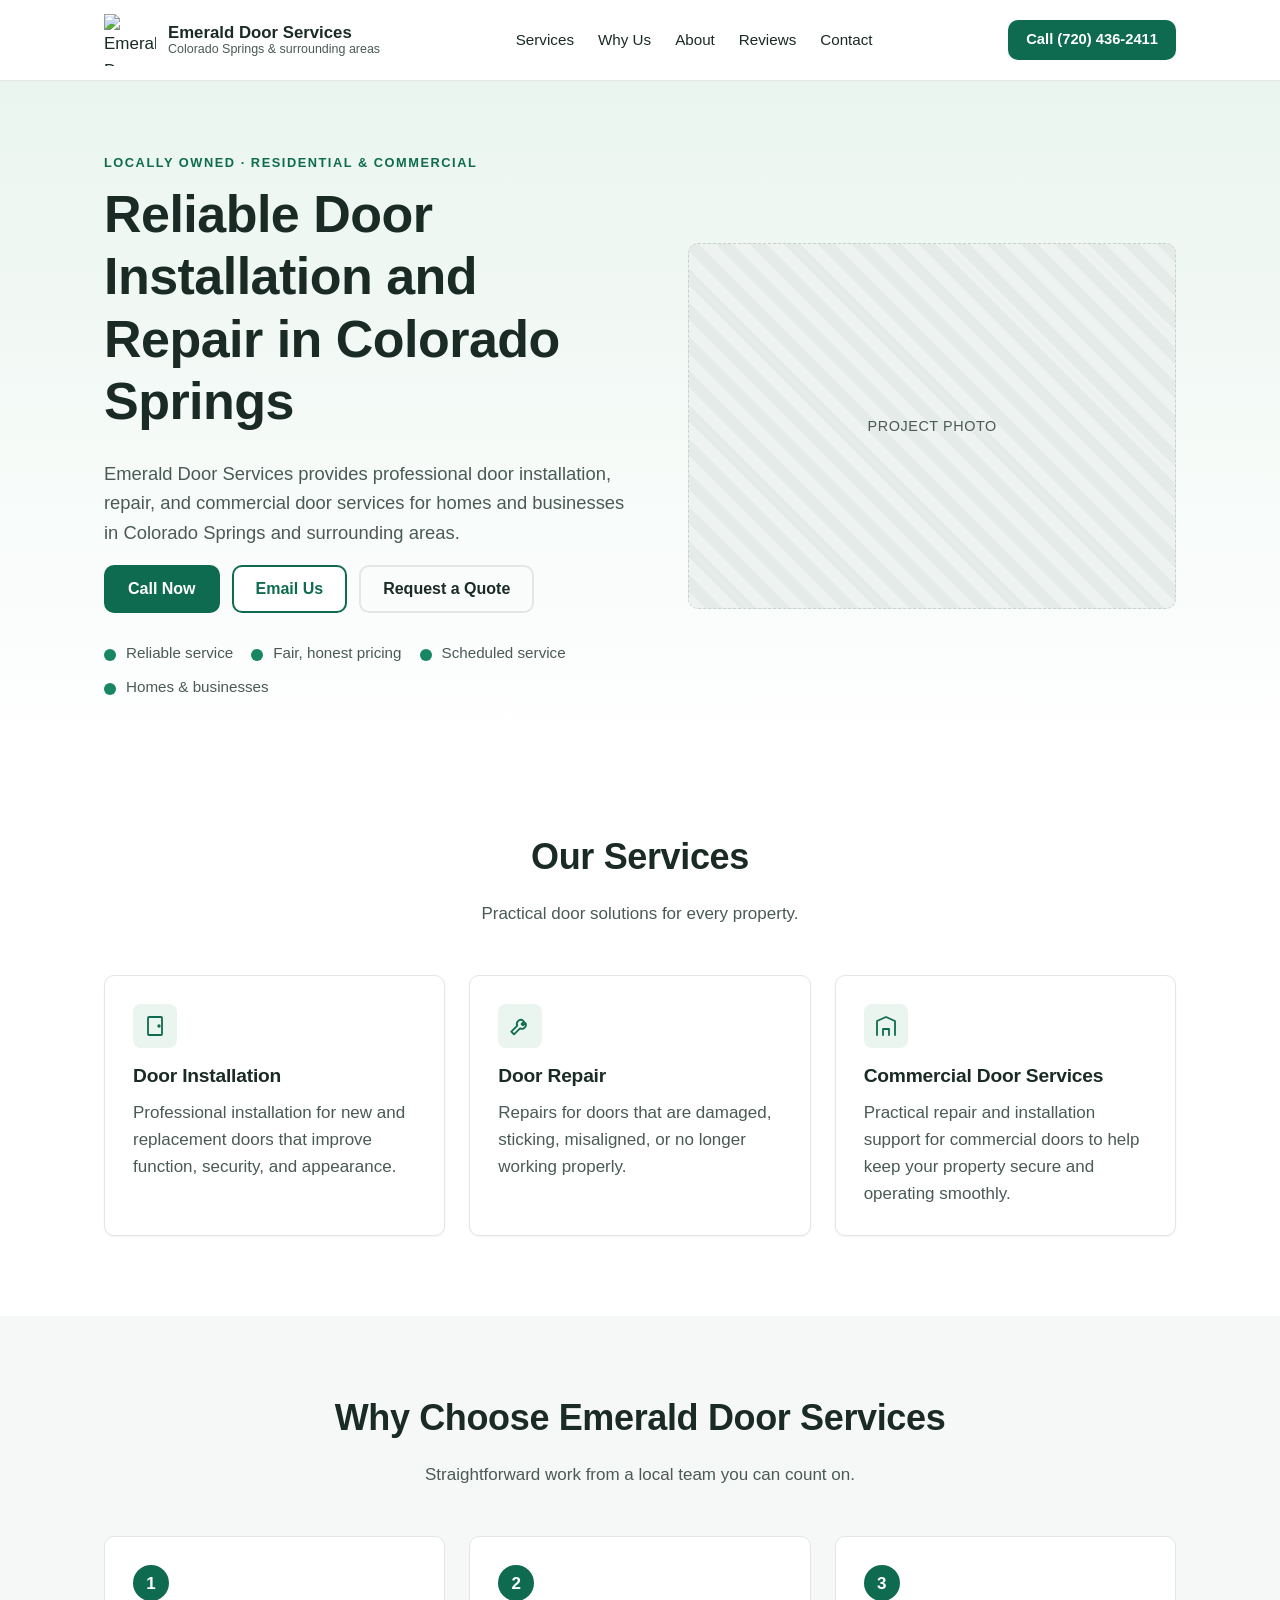
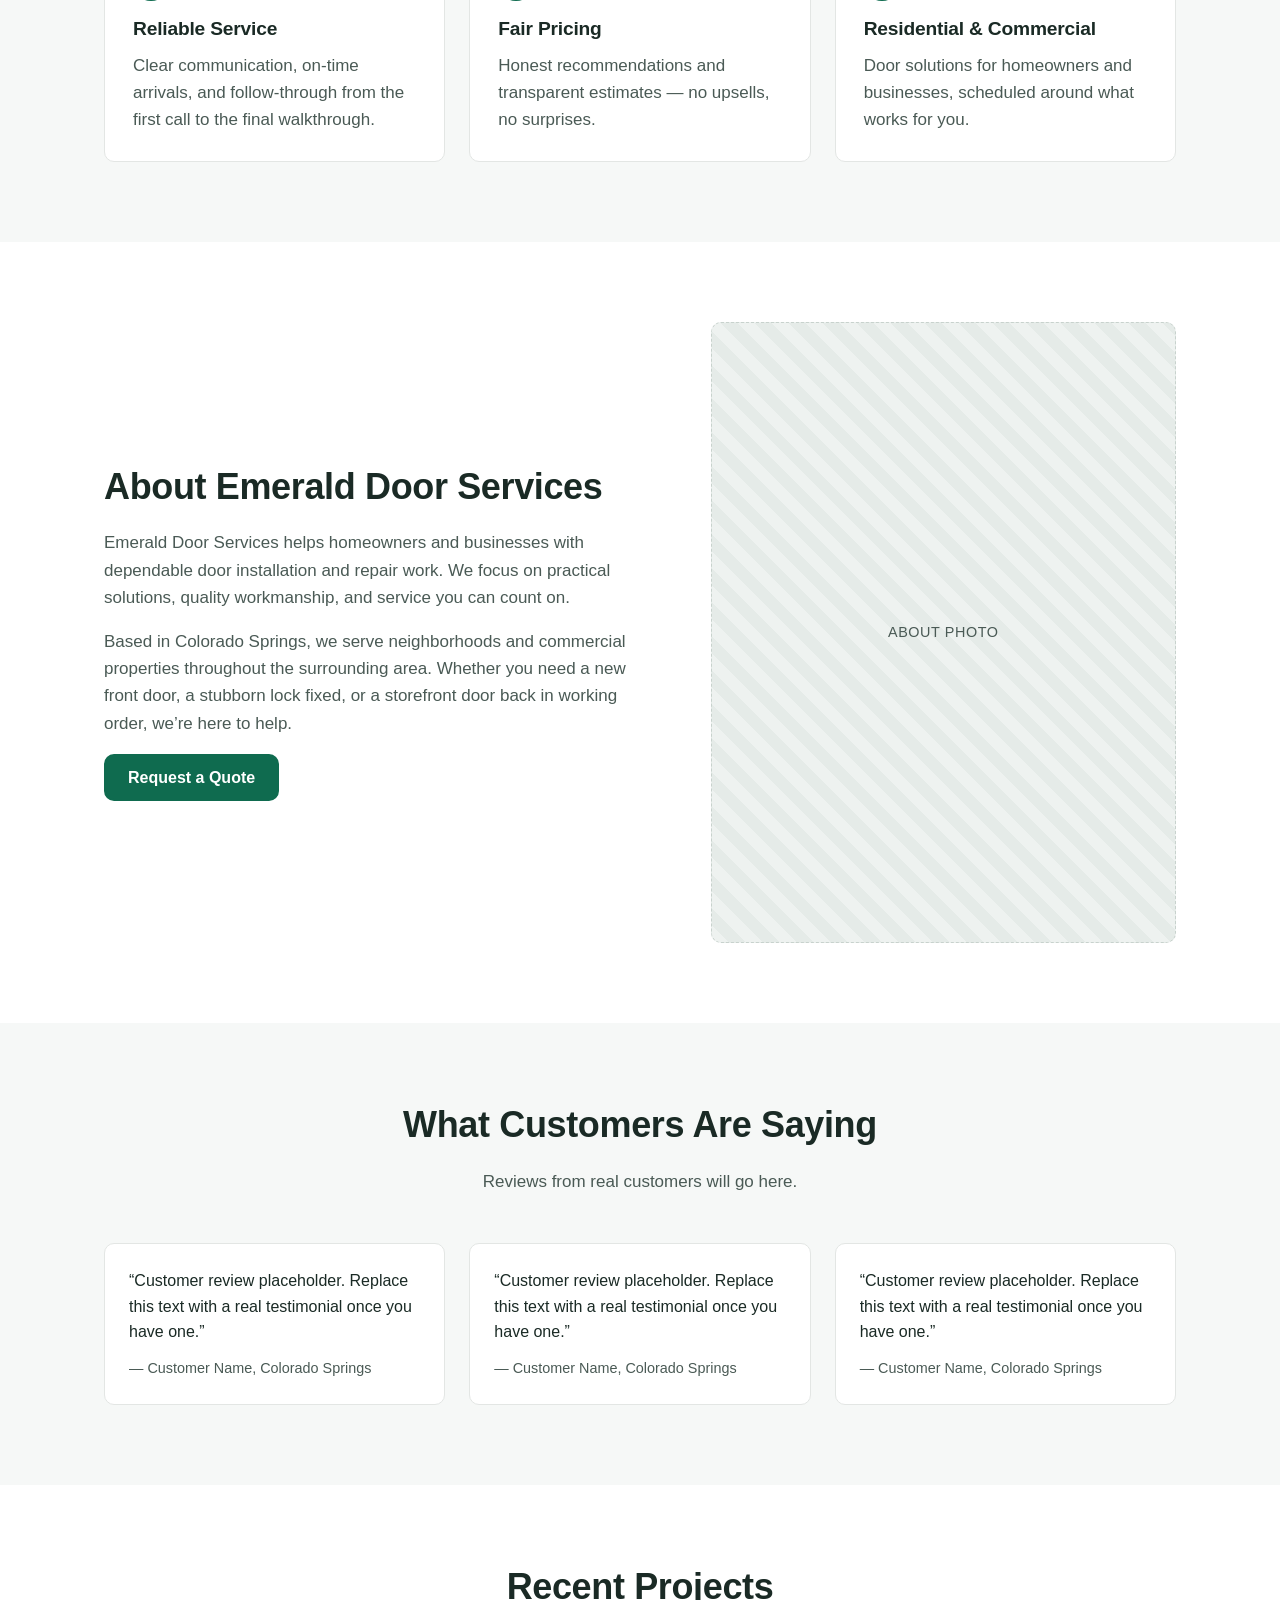
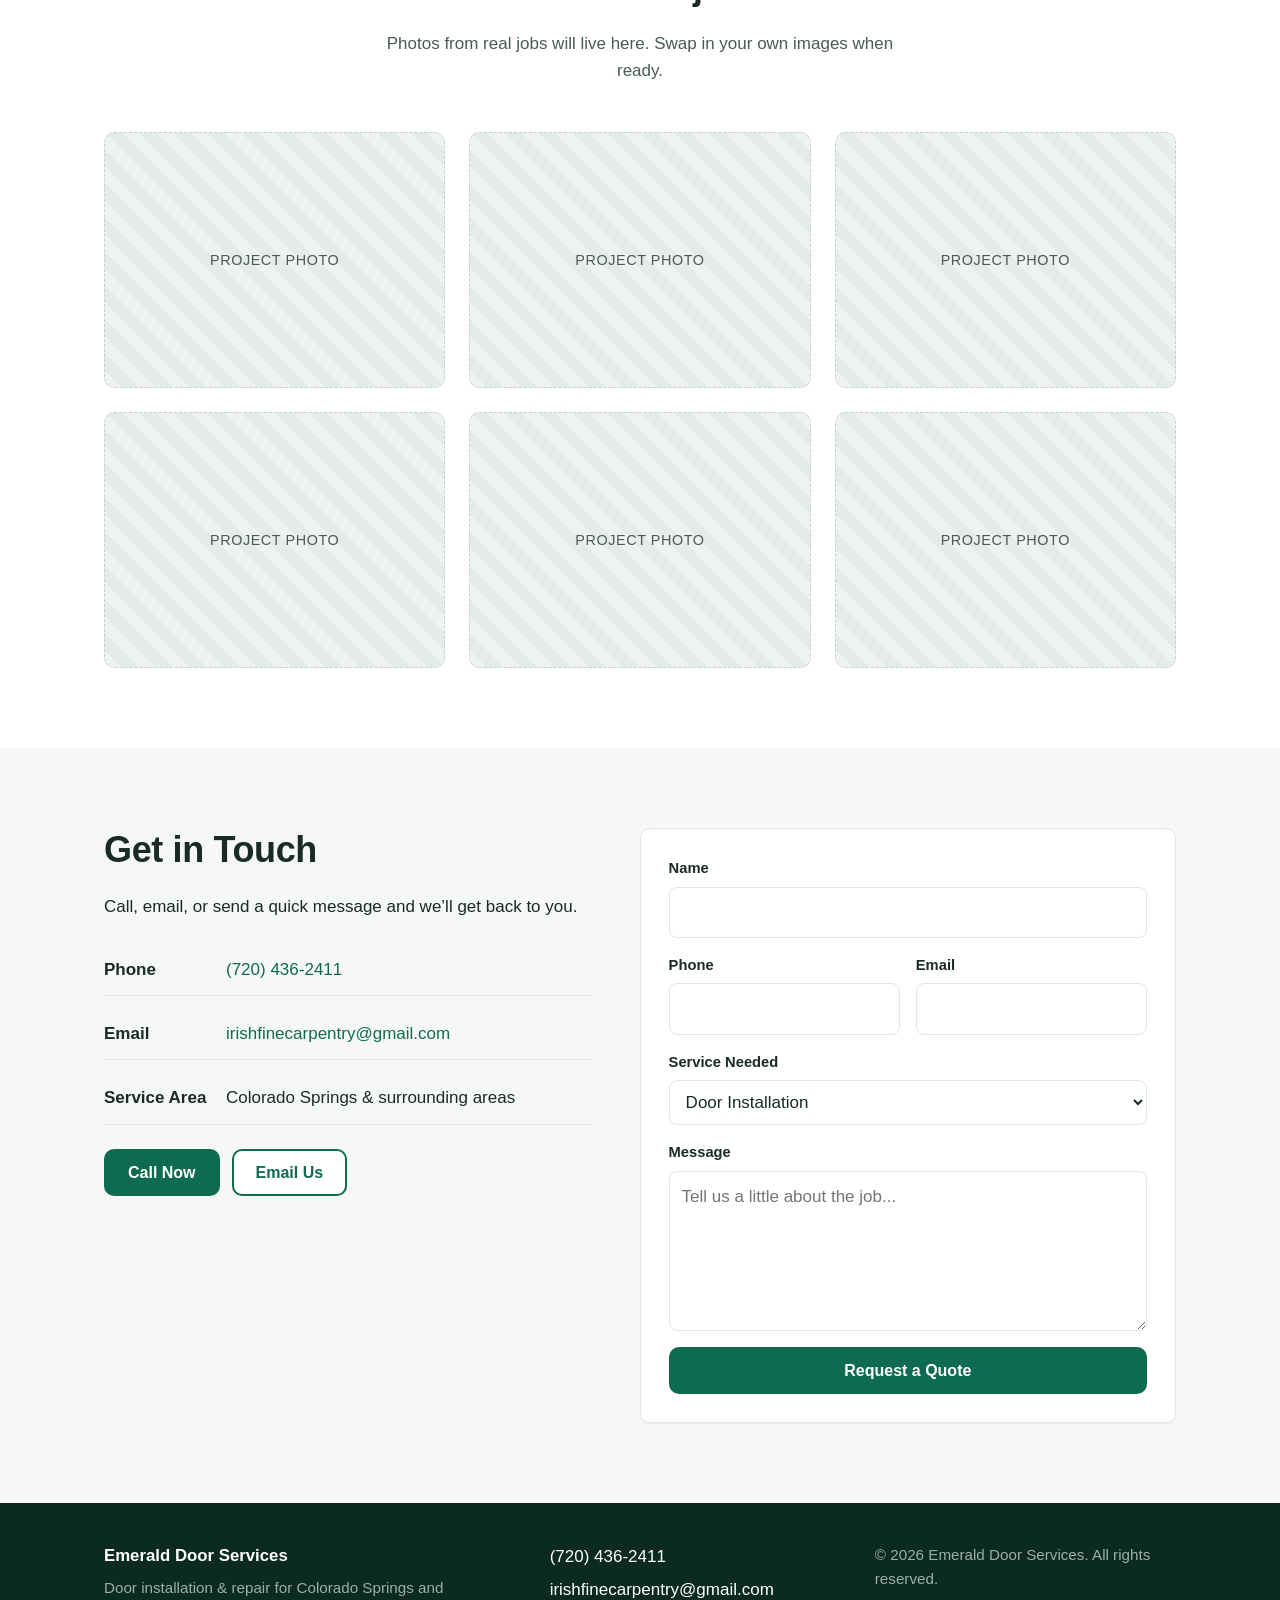
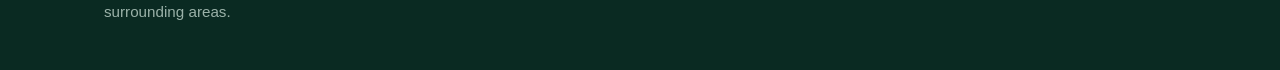
==== index.html @ 4b5fb1c7 "Add files via upload Initial website upload" ====
<!DOCTYPE html>
<html lang="en">
<head>
  <meta charset="UTF-8" />
  <meta name="viewport" content="width=device-width, initial-scale=1.0" />
  <title>Emerald Door Services | Door Installation & Repair in Colorado Springs</title>
  <meta name="description" content="Emerald Door Services provides reliable door installation, repair, and commercial door services for homes and businesses in Colorado Springs and surrounding areas." />
  <link rel="stylesheet" href="style.css" />
</head>
<body>

  <!-- ============ HEADER / NAV ============ -->
  <header class="site-header">
    <div class="container header-inner">
      <a href="#top" class="brand" aria-label="Emerald Door Services home">
        <!-- Drop a logo.png into this folder to replace the SVG mark -->
        <img src="Emerald-Door-Services.jpg" alt="Emerald Door Services logo" class="brand-mark-img" />
        <span class="brand-text">
          <span class="brand-name">Emerald Door Services</span>
          <span class="brand-tag">Colorado Springs &amp; surrounding areas</span>
        </span>
      </a>

      <nav class="site-nav" aria-label="Primary">
        <a href="#services">Services</a>
        <a href="#why">Why Us</a>
        <a href="#about">About</a>
        <a href="#reviews">Reviews</a>
        <a href="#contact">Contact</a>
      </nav>

      <a href="tel:+17204362411" class="btn btn-primary btn-sm header-cta">Call (720) 436-2411</a>
    </div>
  </header>

  <main id="top">

    <!-- ============ HERO ============ -->
    <section class="hero">
      <div class="container hero-inner">
        <div class="hero-copy">
          <p class="eyebrow">Locally owned · Residential &amp; Commercial</p>
          <h1>Reliable Door Installation and Repair in Colorado Springs</h1>
          <p class="lead">
            Emerald Door Services provides professional door installation, repair,
            and commercial door services for homes and businesses in Colorado Springs
            and surrounding areas.
          </p>
          <div class="cta-row">
            <a href="tel:+17204362411" class="btn btn-primary">Call Now</a>
            <a href="mailto:irishfinecarpentry@gmail.com" class="btn btn-secondary">Email Us</a>
            <a href="#contact" class="btn btn-ghost">Request a Quote</a>
          </div>
          <ul class="hero-points">
            <li>Reliable service</li>
            <li>Fair, honest pricing</li>
            <li>Scheduled service</li>
            <li>Homes &amp; businesses</li>
          </ul>
        </div>

        <div class="hero-image" aria-hidden="true">
          <!-- Placeholder visual. Replace with a real photo later. -->
          <div class="placeholder-photo">
            <span>Project Photo</span>
          </div>
        </div>
      </div>
    </section>

    <!-- ============ SERVICES ============ -->
    <section id="services" class="section">
      <div class="container">
        <header class="section-head">
          <h2>Our Services</h2>
          <p>Practical door solutions for every property.</p>
        </header>

        <div class="grid grid-3">
          <article class="card">
            <div class="card-icon" aria-hidden="true">
              <svg viewBox="0 0 24 24" fill="none" stroke="currentColor" stroke-width="1.8" stroke-linecap="round" stroke-linejoin="round">
                <rect x="5" y="3" width="14" height="18" rx="1"/>
                <circle cx="16" cy="12" r="0.8" fill="currentColor"/>
              </svg>
            </div>
            <h3>Door Installation</h3>
            <p>Professional installation for new and replacement doors that improve function, security, and appearance.</p>
          </article>

          <article class="card">
            <div class="card-icon" aria-hidden="true">
              <svg viewBox="0 0 24 24" fill="none" stroke="currentColor" stroke-width="1.8" stroke-linecap="round" stroke-linejoin="round">
                <path d="M14.7 6.3a4 4 0 0 0-5.4 5.4l-6 6 2.7 2.7 6-6a4 4 0 0 0 5.4-5.4l-2.4 2.4-1.4-1.4 2.4-2.4z"/>
              </svg>
            </div>
            <h3>Door Repair</h3>
            <p>Repairs for doors that are damaged, sticking, misaligned, or no longer working properly.</p>
          </article>

          <article class="card">
            <div class="card-icon" aria-hidden="true">
              <svg viewBox="0 0 24 24" fill="none" stroke="currentColor" stroke-width="1.8" stroke-linecap="round" stroke-linejoin="round">
                <path d="M3 21V7l9-4 9 4v14"/>
                <path d="M9 21v-6h6v6"/>
              </svg>
            </div>
            <h3>Commercial Door Services</h3>
            <p>Practical repair and installation support for commercial doors to help keep your property secure and operating smoothly.</p>
          </article>
        </div>
      </div>
    </section>

    <!-- ============ WHY CHOOSE US ============ -->
    <section id="why" class="section section-alt">
      <div class="container">
        <header class="section-head">
          <h2>Why Choose Emerald Door Services</h2>
          <p>Straightforward work from a local team you can count on.</p>
        </header>

        <div class="grid grid-3">
          <div class="feature">
            <div class="feature-num">1</div>
            <h3>Reliable Service</h3>
            <p>Clear communication, on-time arrivals, and follow-through from the first call to the final walkthrough.</p>
          </div>
          <div class="feature">
            <div class="feature-num">2</div>
            <h3>Fair Pricing</h3>
            <p>Honest recommendations and transparent estimates &mdash; no upsells, no surprises.</p>
          </div>
          <div class="feature">
            <div class="feature-num">3</div>
            <h3>Residential &amp; Commercial</h3>
            <p>Door solutions for homeowners and businesses, scheduled around what works for you.</p>
          </div>
        </div>
      </div>
    </section>

    <!-- ============ ABOUT ============ -->
    <section id="about" class="section">
      <div class="container about-inner">
        <div class="about-copy">
          <h2>About Emerald Door Services</h2>
          <p>
            Emerald Door Services helps homeowners and businesses with dependable
            door installation and repair work. We focus on practical solutions,
            quality workmanship, and service you can count on.
          </p>
          <p>
            Based in Colorado Springs, we serve neighborhoods and commercial
            properties throughout the surrounding area. Whether you need a new
            front door, a stubborn lock fixed, or a storefront door back in
            working order, we&rsquo;re here to help.
          </p>
          <a href="#contact" class="btn btn-primary">Request a Quote</a>
        </div>
        <div class="about-image" aria-hidden="true">
          <div class="placeholder-photo placeholder-tall">
            <span>About Photo</span>
          </div>
        </div>
      </div>
    </section>

    <!-- ============ REVIEWS (PLACEHOLDER) ============ -->
    <section id="reviews" class="section section-alt">
      <div class="container">
        <header class="section-head">
          <h2>What Customers Are Saying</h2>
          <p>Reviews from real customers will go here.</p>
        </header>

        <div class="grid grid-3">
          <blockquote class="review">
            <p>&ldquo;Customer review placeholder. Replace this text with a real testimonial once you have one.&rdquo;</p>
            <footer>&mdash; Customer Name, Colorado Springs</footer>
          </blockquote>
          <blockquote class="review">
            <p>&ldquo;Customer review placeholder. Replace this text with a real testimonial once you have one.&rdquo;</p>
            <footer>&mdash; Customer Name, Colorado Springs</footer>
          </blockquote>
          <blockquote class="review">
            <p>&ldquo;Customer review placeholder. Replace this text with a real testimonial once you have one.&rdquo;</p>
            <footer>&mdash; Customer Name, Colorado Springs</footer>
          </blockquote>
        </div>
      </div>
    </section>

    <!-- ============ PROJECT PHOTOS (PLACEHOLDER) ============ -->
    <section id="projects" class="section">
      <div class="container">
        <header class="section-head">
          <h2>Recent Projects</h2>
          <p>Photos from real jobs will live here. Swap in your own images when ready.</p>
        </header>

        <div class="grid grid-3 gallery">
          <div class="placeholder-photo"><span>Project Photo</span></div>
          <div class="placeholder-photo"><span>Project Photo</span></div>
          <div class="placeholder-photo"><span>Project Photo</span></div>
          <div class="placeholder-photo"><span>Project Photo</span></div>
          <div class="placeholder-photo"><span>Project Photo</span></div>
          <div class="placeholder-photo"><span>Project Photo</span></div>
        </div>
      </div>
    </section>

    <!-- ============ CONTACT ============ -->
    <section id="contact" class="section section-alt">
      <div class="container contact-inner">

        <div class="contact-info">
          <h2>Get in Touch</h2>
          <p>Call, email, or send a quick message and we&rsquo;ll get back to you.</p>

          <ul class="contact-list">
            <li>
              <strong>Phone</strong>
              <a href="tel:+17204362411">(720) 436-2411</a>
            </li>
            <li>
              <strong>Email</strong>
              <a href="mailto:irishfinecarpentry@gmail.com">irishfinecarpentry@gmail.com</a>
            </li>
            <li>
              <strong>Service Area</strong>
              <span>Colorado Springs &amp; surrounding areas</span>
            </li>
          </ul>

          <div class="cta-row">
            <a href="tel:+17204362411" class="btn btn-primary">Call Now</a>
            <a href="mailto:irishfinecarpentry@gmail.com" class="btn btn-secondary">Email Us</a>
          </div>
        </div>

        <!--
          Netlify Forms ready:
          - name="contact" tells Netlify which form this is
          - data-netlify="true" turns on form handling once deployed to Netlify
          - the hidden "form-name" input is required by Netlify
          - the "bot-field" honeypot helps filter spam
        -->
        <form
          class="contact-form"
          name="contact"
          method="POST"
          data-netlify="true"
          netlify-honeypot="bot-field"
        >
          <input type="hidden" name="form-name" value="contact" />

          <p class="hp-field">
            <label>Don&rsquo;t fill this out if you&rsquo;re human: <input name="bot-field" /></label>
          </p>

          <div class="form-row">
            <label for="name">Name</label>
            <input type="text" id="name" name="name" required />
          </div>

          <div class="form-row form-row-split">
            <div>
              <label for="phone">Phone</label>
              <input type="tel" id="phone" name="phone" required />
            </div>
            <div>
              <label for="email">Email</label>
              <input type="email" id="email" name="email" required />
            </div>
          </div>

          <div class="form-row">
            <label for="service">Service Needed</label>
            <select id="service" name="service">
              <option value="Door Installation">Door Installation</option>
              <option value="Door Repair">Door Repair</option>
              <option value="Commercial Door Services">Commercial Door Services</option>
              <option value="Other">Other / Not sure</option>
            </select>
          </div>

          <div class="form-row">
            <label for="message">Message</label>
            <textarea id="message" name="message" rows="5" placeholder="Tell us a little about the job..."></textarea>
          </div>

          <button type="submit" class="btn btn-primary btn-block">Request a Quote</button>
        </form>

      </div>
    </section>

  </main>

  <!-- ============ FOOTER ============ -->
  <footer class="site-footer">
    <div class="container footer-inner">
      <div>
        <p class="brand-name">Emerald Door Services</p>
        <p class="muted">Door installation &amp; repair for Colorado Springs and surrounding areas.</p>
      </div>
      <div>
        <p><a href="tel:+17204362411">(720) 436-2411</a></p>
        <p><a href="mailto:irishfinecarpentry@gmail.com">irishfinecarpentry@gmail.com</a></p>
      </div>
      <div class="muted">
        <p>&copy; <span id="year">2026</span> Emerald Door Services. All rights reserved.</p>
      </div>
    </div>
  </footer>

  <script>
    // Keep the footer year current. Tiny helper, safe to remove.
    document.getElementById("year").textContent = new Date().getFullYear();
  </script>
</body>
</html>
---- style.css ----
/* =========================================================
   Emerald Door Services — style.css
   Beginner-friendly, single stylesheet.
   Sections:
   1. Variables & resets
   2. Base typography
   3. Layout helpers (container, grid)
   4. Buttons
   5. Header / nav
   6. Hero
   7. Sections (services, why us, about, reviews, projects)
   8. Contact + form
   9. Footer
   10. Responsive tweaks
   ========================================================= */

/* ---------- 1. Variables & resets ---------- */
:root {
  --green-900: #0a4f3a;
  --green-700: #0f6b4f;
  --green-600: #168760;
  --green-50:  #eaf5ef;

  --ink:       #1a2a25;       /* main text */
  --ink-soft:  #4a5a55;       /* secondary text */
  --line:      #e3e6e4;       /* borders */
  --bg:        #ffffff;
  --bg-alt:    #f6f8f7;
  --accent:    #d4a64a;       /* warm brass accent */

  --radius: 10px;
  --shadow-sm: 0 1px 2px rgba(10, 30, 25, 0.06);
  --shadow-md: 0 6px 18px rgba(10, 30, 25, 0.08);

  --max-width: 1120px;
}

*,
*::before,
*::after {
  box-sizing: border-box;
}

html {
  scroll-behavior: smooth;
}

body {
  margin: 0;
  font-family: -apple-system, BlinkMacSystemFont, "Segoe UI", Roboto,
    "Helvetica Neue", Arial, sans-serif;
  font-size: 17px;
  line-height: 1.6;
  color: var(--ink);
  background: var(--bg);
  -webkit-font-smoothing: antialiased;
}

img {
  max-width: 100%;
  display: block;
}

a {
  color: var(--green-700);
  text-decoration: none;
}

a:hover {
  text-decoration: underline;
}

/* ---------- 2. Base typography ---------- */
h1, h2, h3 {
  color: var(--ink);
  line-height: 1.2;
  margin: 0 0 0.6em;
  letter-spacing: -0.01em;
}

h1 {
  font-size: clamp(2rem, 4vw + 1rem, 3.25rem);
  font-weight: 700;
}

h2 {
  font-size: clamp(1.6rem, 2vw + 1rem, 2.25rem);
  font-weight: 700;
}

h3 {
  font-size: 1.2rem;
  font-weight: 600;
}

p {
  margin: 0 0 1em;
}

.eyebrow {
  text-transform: uppercase;
  letter-spacing: 0.12em;
  font-size: 0.8rem;
  font-weight: 600;
  color: var(--green-700);
  margin-bottom: 0.75em;
}

.lead {
  font-size: 1.15rem;
  color: var(--ink-soft);
  max-width: 60ch;
}

.muted {
  color: var(--ink-soft);
  font-size: 0.95rem;
}

/* ---------- 3. Layout helpers ---------- */
.container {
  width: 100%;
  max-width: var(--max-width);
  margin: 0 auto;
  padding: 0 24px;
}

.section {
  padding: 80px 0;
}

.section-alt {
  background: var(--bg-alt);
}

.section-head {
  text-align: center;
  margin-bottom: 48px;
}

.section-head p {
  color: var(--ink-soft);
  max-width: 56ch;
  margin: 0 auto;
}

.grid {
  display: grid;
  gap: 24px;
}

.grid-3 {
  grid-template-columns: repeat(3, 1fr);
}

/* ---------- 4. Buttons ---------- */
.btn {
  display: inline-block;
  padding: 12px 22px;
  border-radius: var(--radius);
  font-weight: 600;
  font-size: 1rem;
  text-align: center;
  border: 2px solid transparent;
  cursor: pointer;
  transition: background 0.15s ease, color 0.15s ease, border-color 0.15s ease;
  text-decoration: none;
  line-height: 1.2;
}

.btn:hover {
  text-decoration: none;
}

.btn-primary {
  background: var(--green-700);
  color: #fff;
  border-color: var(--green-700);
}

.btn-primary:hover {
  background: var(--green-900);
  border-color: var(--green-900);
}

.btn-secondary {
  background: #fff;
  color: var(--green-700);
  border-color: var(--green-700);
}

.btn-secondary:hover {
  background: var(--green-50);
}

.btn-ghost {
  background: transparent;
  color: var(--ink);
  border-color: var(--line);
}

.btn-ghost:hover {
  border-color: var(--ink);
}

.btn-sm {
  padding: 9px 16px;
  font-size: 0.92rem;
}

.btn-block {
  display: block;
  width: 100%;
}

.cta-row {
  display: flex;
  flex-wrap: wrap;
  gap: 12px;
  margin-top: 8px;
}

/* ---------- 5. Header / nav ---------- */
.site-header {
  position: sticky;
  top: 0;
  z-index: 50;
  background: rgba(255, 255, 255, 0.95);
  backdrop-filter: saturate(140%) blur(6px);
  border-bottom: 1px solid var(--line);
}

.header-inner {
  display: flex;
  align-items: center;
  justify-content: space-between;
  gap: 16px;
  padding-top: 14px;
  padding-bottom: 14px;
}

.brand {
  display: flex;
  align-items: center;
  gap: 12px;
  color: var(--ink);
}

.brand:hover {
  text-decoration: none;
}

.brand-mark-img {
  width: 52px;
  height: 52px;
  object-fit: contain;
  display: block;
}

.brand-text {
  display: flex;
  flex-direction: column;
  line-height: 1.15;
}

.brand-name {
  font-weight: 700;
  font-size: 1.05rem;
}

.brand-tag {
  font-size: 0.78rem;
  color: var(--ink-soft);
}

.site-nav {
  display: flex;
  gap: 24px;
}

.site-nav a {
  color: var(--ink);
  font-weight: 500;
  font-size: 0.95rem;
}

.site-nav a:hover {
  color: var(--green-700);
  text-decoration: none;
}

/* ---------- 6. Hero ---------- */
.hero {
  background: linear-gradient(180deg, var(--green-50) 0%, #ffffff 100%);
  padding: 72px 0 56px;
}

.hero-inner {
  display: grid;
  grid-template-columns: 1.1fr 1fr;
  gap: 48px;
  align-items: center;
}

.hero-copy h1 {
  margin-bottom: 0.5em;
}

.hero-points {
  list-style: none;
  margin: 28px 0 0;
  padding: 0;
  display: flex;
  flex-wrap: wrap;
  gap: 10px 18px;
}

.hero-points li {
  position: relative;
  padding-left: 22px;
  font-size: 0.95rem;
  color: var(--ink-soft);
}

.hero-points li::before {
  content: "";
  position: absolute;
  left: 0;
  top: 0.55em;
  width: 12px;
  height: 12px;
  border-radius: 50%;
  background: var(--green-600);
}

.hero-image {
  display: flex;
  justify-content: center;
}

/* ---------- 7. Cards, features, reviews, gallery ---------- */
.card {
  background: #fff;
  border: 1px solid var(--line);
  border-radius: var(--radius);
  padding: 28px;
  box-shadow: var(--shadow-sm);
  transition: transform 0.15s ease, box-shadow 0.15s ease;
}

.card:hover {
  transform: translateY(-2px);
  box-shadow: var(--shadow-md);
}

.card-icon {
  width: 44px;
  height: 44px;
  border-radius: 8px;
  background: var(--green-50);
  color: var(--green-700);
  display: flex;
  align-items: center;
  justify-content: center;
  margin-bottom: 16px;
}

.card-icon svg {
  width: 24px;
  height: 24px;
}

.card p {
  color: var(--ink-soft);
  margin-bottom: 0;
}

.feature {
  background: #fff;
  border: 1px solid var(--line);
  border-radius: var(--radius);
  padding: 28px;
}

.feature-num {
  width: 36px;
  height: 36px;
  border-radius: 50%;
  background: var(--green-700);
  color: #fff;
  display: flex;
  align-items: center;
  justify-content: center;
  font-weight: 700;
  margin-bottom: 16px;
}

.feature p {
  color: var(--ink-soft);
  margin-bottom: 0;
}

.about-inner {
  display: grid;
  grid-template-columns: 1.2fr 1fr;
  gap: 48px;
  align-items: center;
}

.about-copy p {
  color: var(--ink-soft);
}

.review {
  background: #fff;
  border: 1px solid var(--line);
  border-radius: var(--radius);
  padding: 24px;
  margin: 0;
}

.review p {
  color: var(--ink);
  font-size: 1rem;
  margin-bottom: 12px;
}

.review footer {
  color: var(--ink-soft);
  font-size: 0.9rem;
}

.gallery .placeholder-photo {
  aspect-ratio: 4 / 3;
}

/* Placeholder photo blocks (until real images are added) */
.placeholder-photo {
  width: 100%;
  aspect-ratio: 4 / 3;
  border-radius: var(--radius);
  background:
    repeating-linear-gradient(
      45deg,
      #eef2f0 0 12px,
      #e5ebe8 12px 24px
    );
  border: 1px dashed #c8d2cd;
  display: flex;
  align-items: center;
  justify-content: center;
  color: var(--ink-soft);
  font-size: 0.9rem;
  letter-spacing: 0.04em;
  text-transform: uppercase;
}

.placeholder-tall {
  aspect-ratio: 3 / 4;
}

/* ---------- 8. Contact + form ---------- */
.contact-inner {
  display: grid;
  grid-template-columns: 1fr 1.1fr;
  gap: 48px;
  align-items: start;
}

.contact-list {
  list-style: none;
  padding: 0;
  margin: 24px 0;
  display: grid;
  gap: 12px;
}

.contact-list li {
  display: grid;
  grid-template-columns: 110px 1fr;
  align-items: baseline;
  gap: 12px;
  padding: 12px 0;
  border-bottom: 1px solid var(--line);
}

.contact-list strong {
  color: var(--ink);
  font-weight: 600;
}

.contact-form {
  background: #fff;
  border: 1px solid var(--line);
  border-radius: var(--radius);
  padding: 28px;
  box-shadow: var(--shadow-sm);
}

.form-row {
  margin-bottom: 16px;
  display: flex;
  flex-direction: column;
  gap: 6px;
}

.form-row-split {
  display: grid;
  grid-template-columns: 1fr 1fr;
  gap: 16px;
}

.form-row-split > div {
  display: flex;
  flex-direction: column;
  gap: 6px;
}

label {
  font-weight: 600;
  font-size: 0.92rem;
  color: var(--ink);
}

input,
select,
textarea {
  font: inherit;
  color: var(--ink);
  padding: 11px 12px;
  border: 1px solid var(--line);
  border-radius: 8px;
  background: #fff;
  width: 100%;
}

input:focus,
select:focus,
textarea:focus {
  outline: none;
  border-color: var(--green-700);
  box-shadow: 0 0 0 3px rgba(15, 107, 79, 0.15);
}

textarea {
  resize: vertical;
  min-height: 120px;
}

/* Hide the honeypot from real users */
.hp-field {
  position: absolute;
  left: -10000px;
  top: auto;
  width: 1px;
  height: 1px;
  overflow: hidden;
}

/* ---------- 9. Footer ---------- */
.site-footer {
  background: #0a2a22;
  color: #d6e2dd;
  padding: 40px 0;
  margin-top: 0;
}

.site-footer .brand-name {
  color: #fff;
  font-size: 1.05rem;
  margin-bottom: 6px;
}

.site-footer p {
  margin: 0 0 6px;
}

.site-footer a {
  color: #fff;
}

.site-footer .muted {
  color: #9ab1a8;
}

.footer-inner {
  display: grid;
  grid-template-columns: 1.4fr 1fr 1fr;
  gap: 24px;
  align-items: start;
}

/* ---------- 10. Responsive tweaks ---------- */
@media (max-width: 900px) {
  .hero-inner,
  .about-inner,
  .contact-inner {
    grid-template-columns: 1fr;
  }

  .grid-3 {
    grid-template-columns: repeat(2, 1fr);
  }

  .site-nav {
    display: none; /* Keep header simple on small screens; CTA stays visible */
  }

  .footer-inner {
    grid-template-columns: 1fr;
  }
}

@media (max-width: 600px) {
  .section {
    padding: 56px 0;
  }

  .hero {
    padding: 48px 0 40px;
  }

  .grid-3 {
    grid-template-columns: 1fr;
  }

  .header-cta {
    display: none; /* Keep header very tidy on small phones */
  }

  .brand-tag {
    display: none;
  }

  .form-row-split {
    grid-template-columns: 1fr;
  }

  .contact-list li {
    grid-template-columns: 1fr;
    gap: 2px;
  }
}
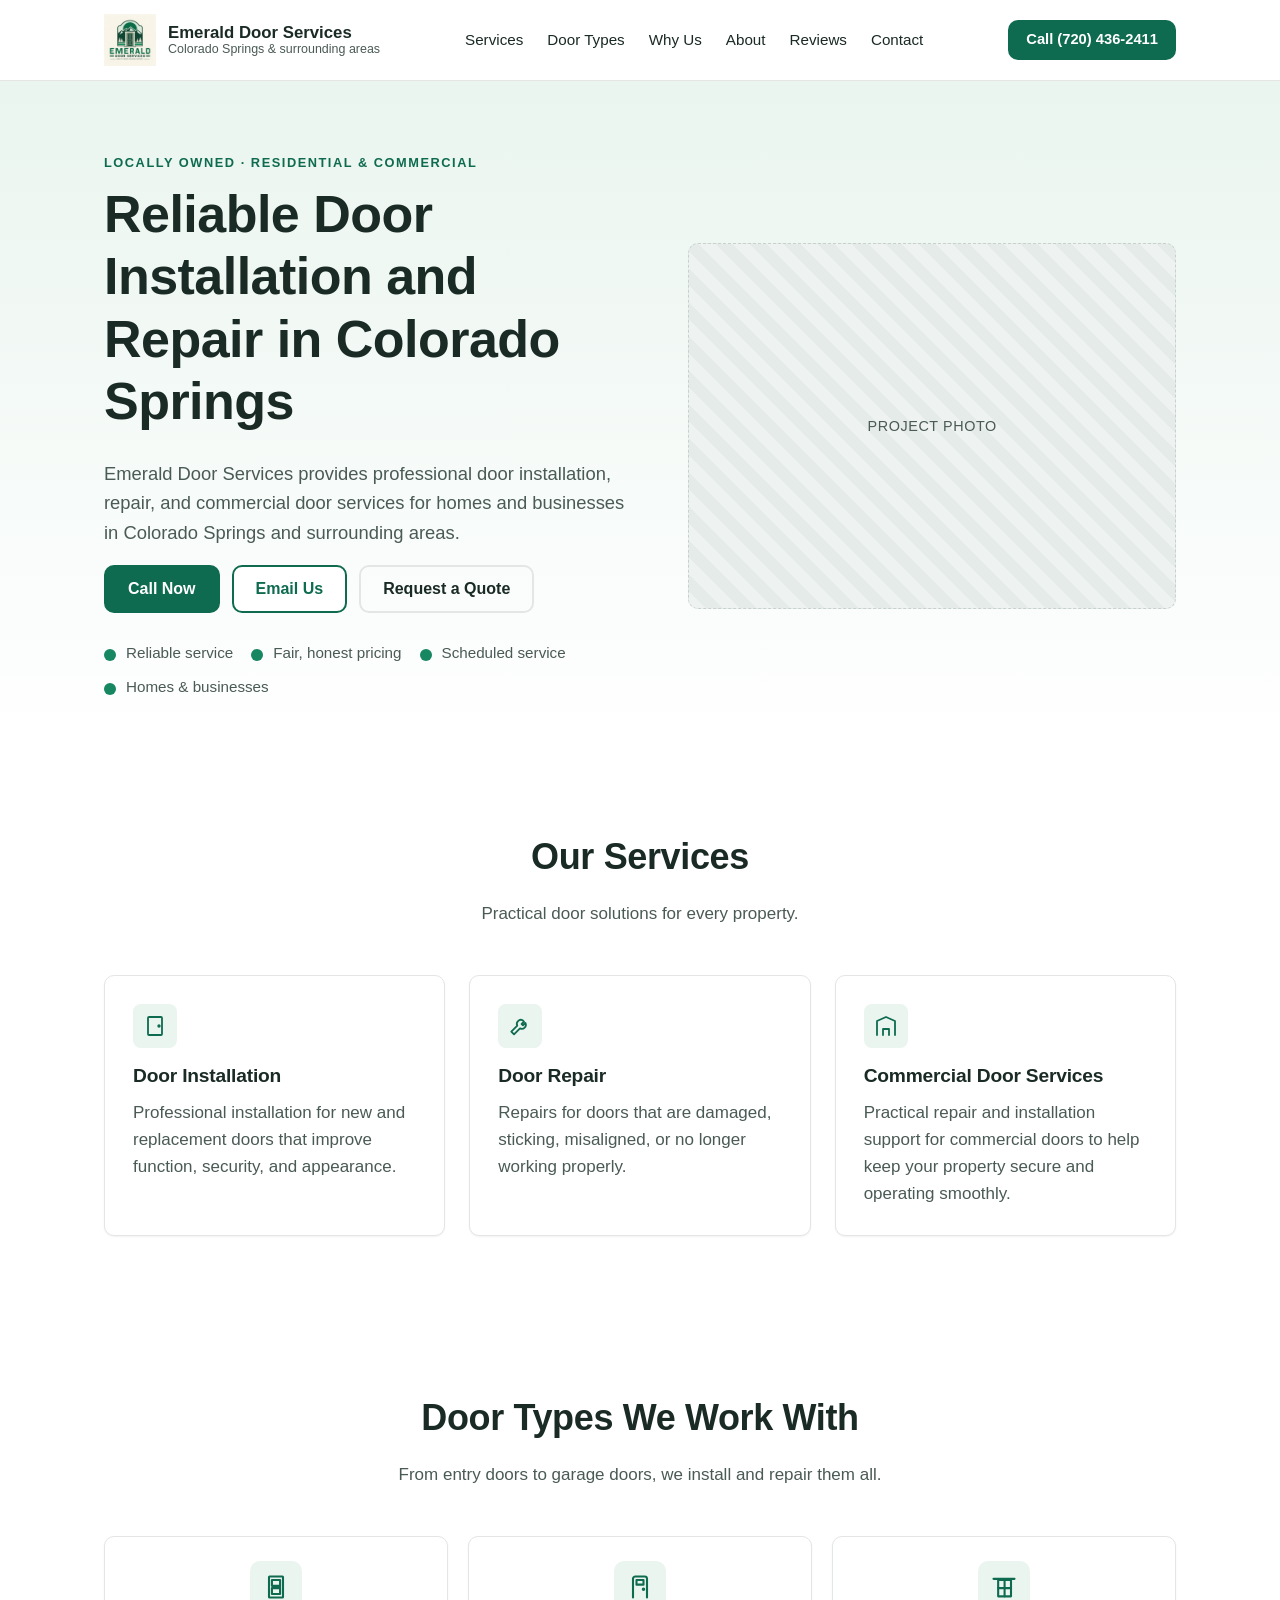
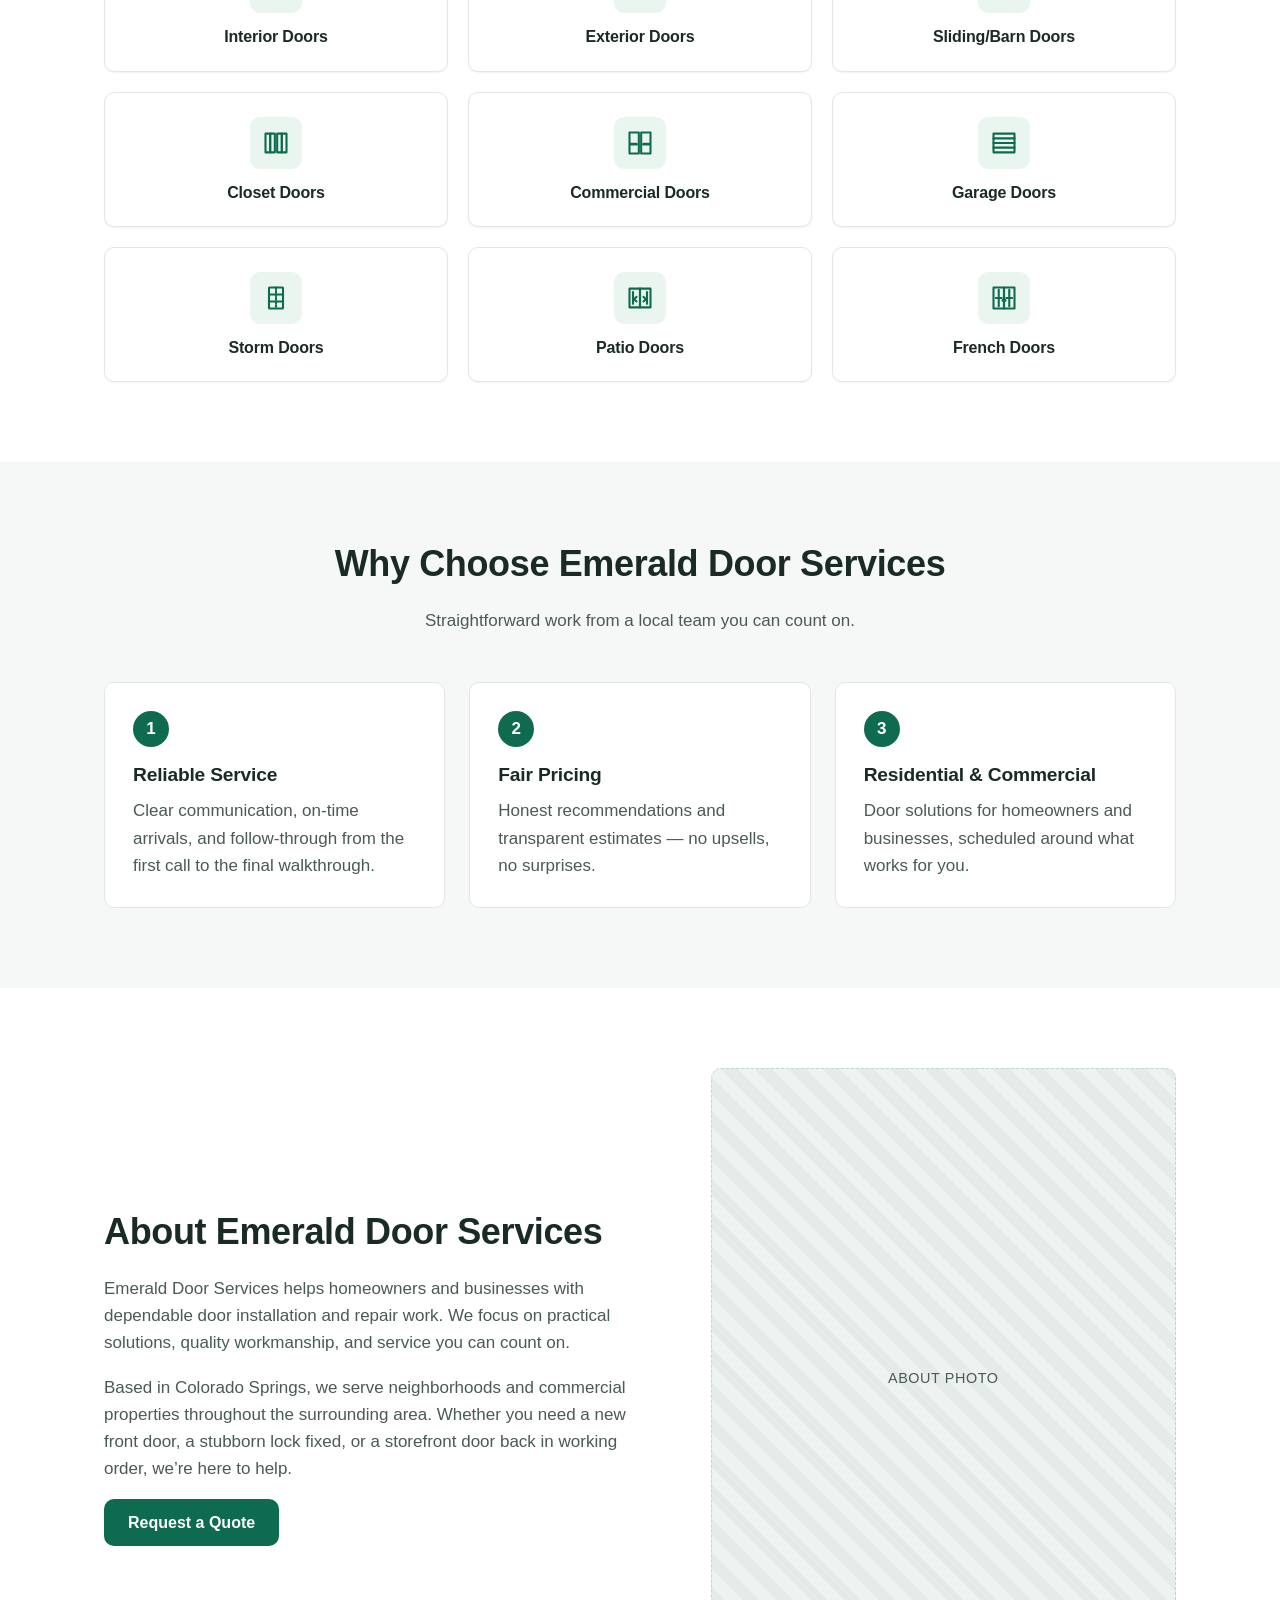
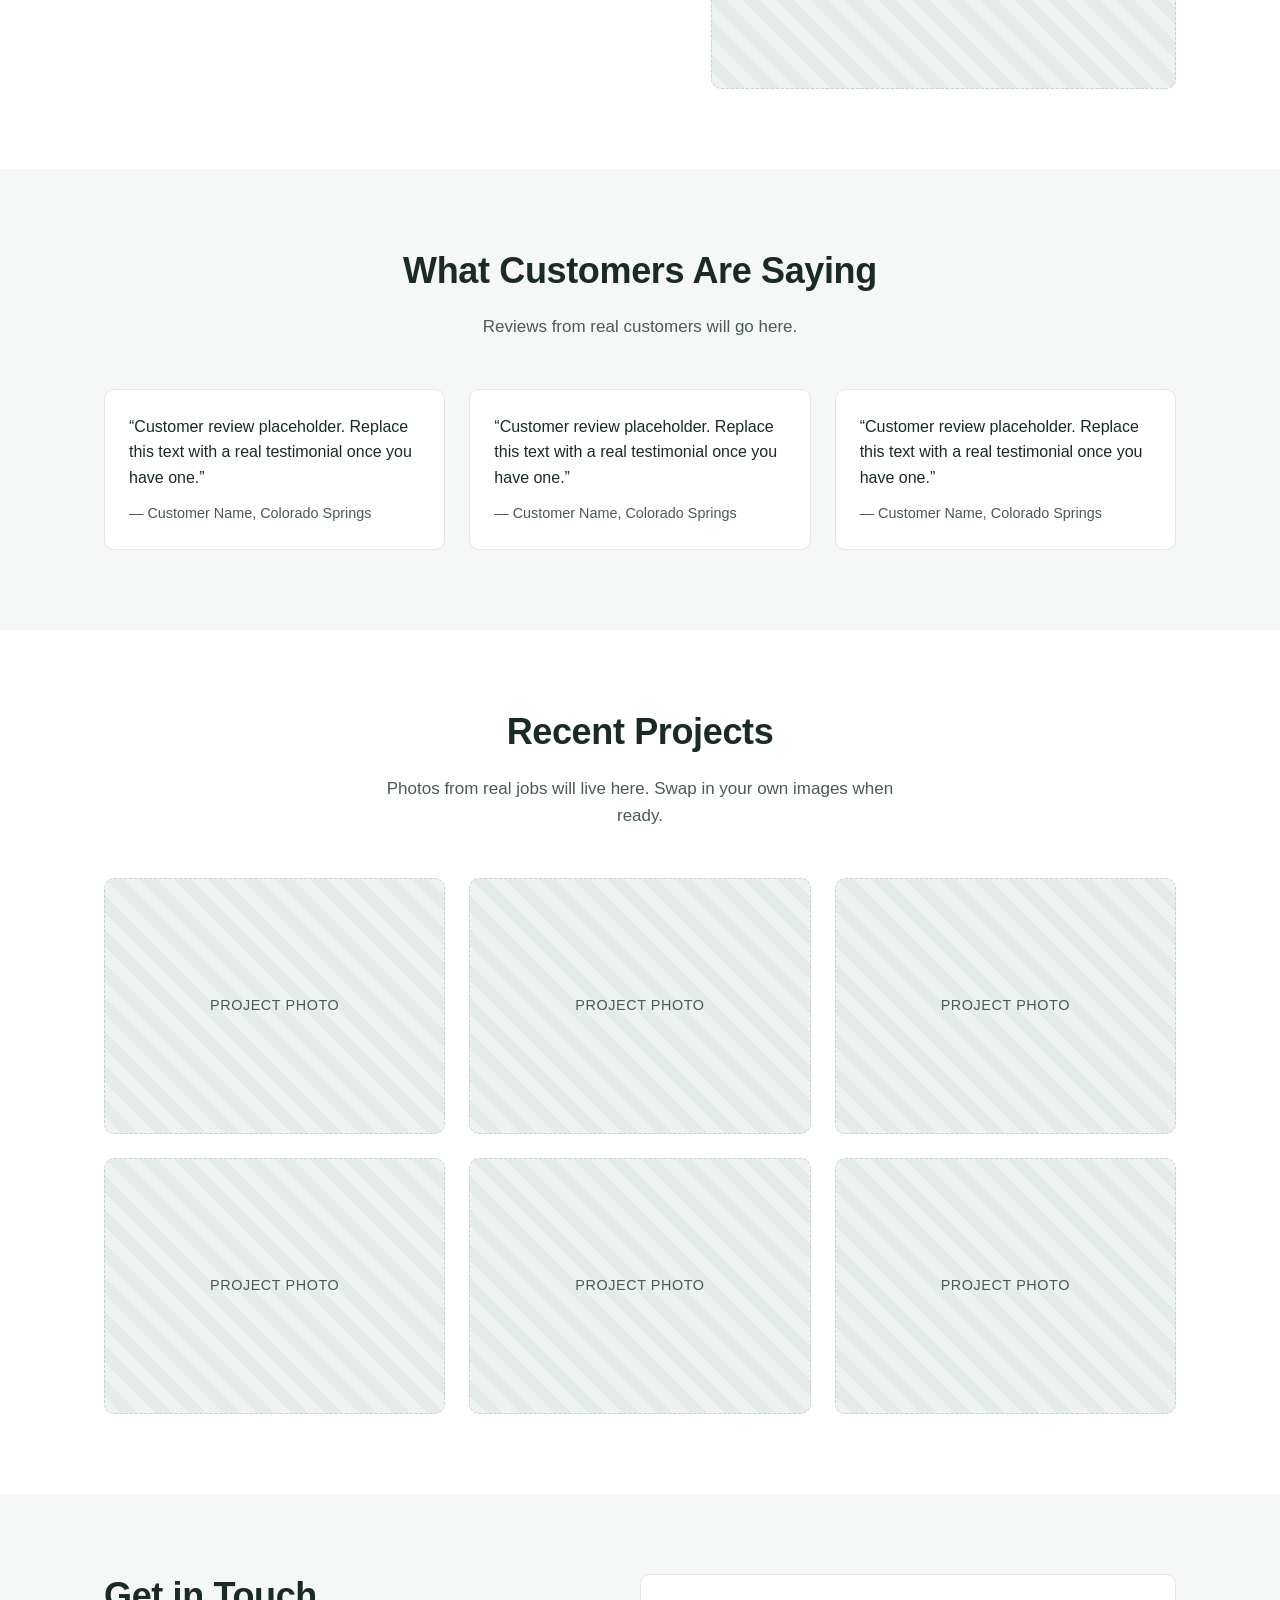
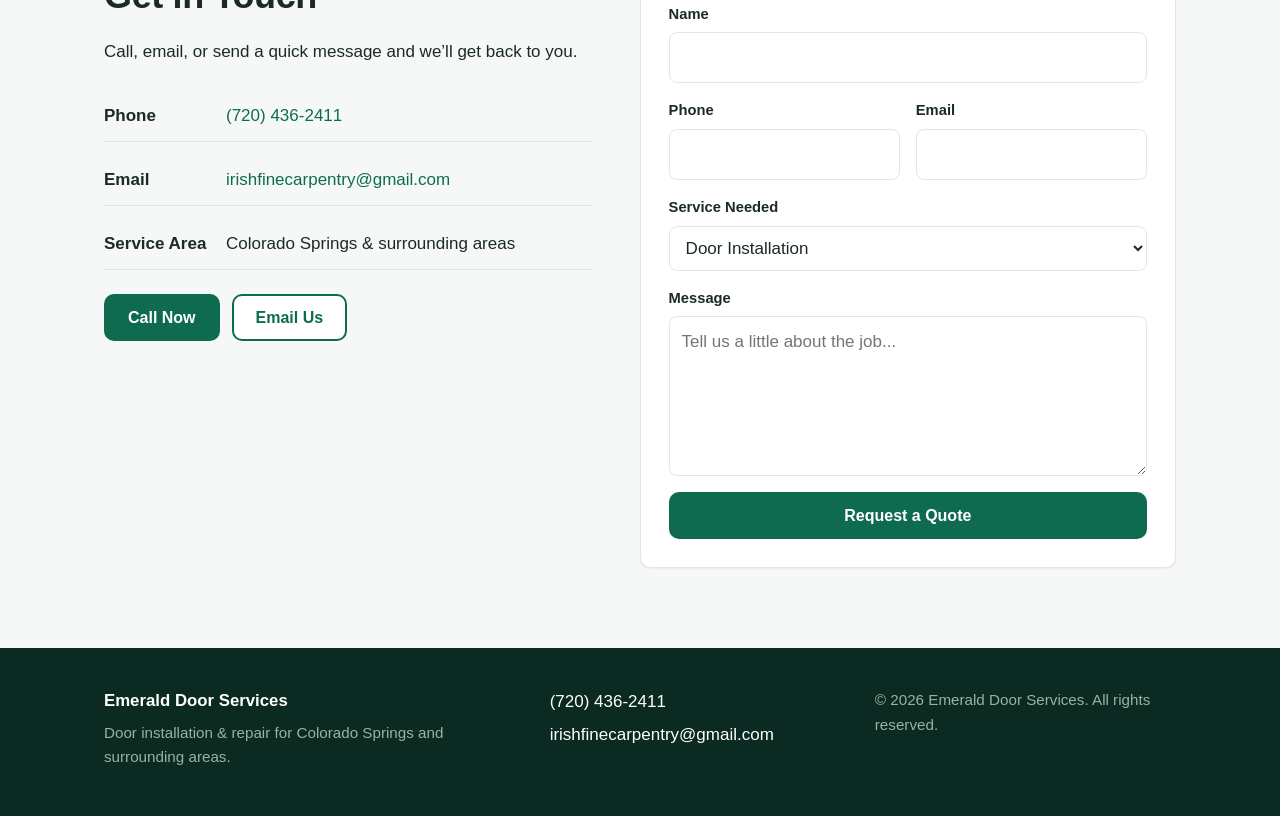
==== commit 35e2fd6c: "Add Door Types We Work With section to homepage" ====
--- a/index.html
+++ b/index.html
@@ -23,6 +23,7 @@
 
       <nav class="site-nav" aria-label="Primary">
         <a href="#services">Services</a>
+        <a href="#door-types">Door Types</a>
         <a href="#why">Why Us</a>
         <a href="#about">About</a>
         <a href="#reviews">Reviews</a>
@@ -107,6 +108,131 @@
             </div>
             <h3>Commercial Door Services</h3>
             <p>Practical repair and installation support for commercial doors to help keep your property secure and operating smoothly.</p>
+          </article>
+        </div>
+      </div>
+    </section>
+
+    <!-- ============ DOOR TYPES ============ -->
+    <section id="door-types" class="section">
+      <div class="container">
+        <header class="section-head">
+          <h2>Door Types We Work With</h2>
+          <p>From entry doors to garage doors, we install and repair them all.</p>
+        </header>
+
+        <div class="grid grid-3 door-types-grid">
+          <article class="door-tile">
+            <div class="door-tile-icon" aria-hidden="true">
+              <svg viewBox="0 0 24 24" fill="none" stroke="currentColor" stroke-width="1.8" stroke-linecap="round" stroke-linejoin="round">
+                <rect x="6" y="3" width="12" height="18" rx="0.5"/>
+                <rect x="8.5" y="6" width="7" height="5"/>
+                <rect x="8.5" y="13" width="7" height="5"/>
+                <circle cx="15" cy="12" r="0.6" fill="currentColor"/>
+              </svg>
+            </div>
+            <h3>Interior Doors</h3>
+          </article>
+
+          <article class="door-tile">
+            <div class="door-tile-icon" aria-hidden="true">
+              <svg viewBox="0 0 24 24" fill="none" stroke="currentColor" stroke-width="1.8" stroke-linecap="round" stroke-linejoin="round">
+                <path d="M6 21V5a2 2 0 0 1 2-2h8a2 2 0 0 1 2 2v16"/>
+                <rect x="9" y="6" width="6" height="4"/>
+                <circle cx="15" cy="14" r="0.6" fill="currentColor"/>
+              </svg>
+            </div>
+            <h3>Exterior Doors</h3>
+          </article>
+
+          <article class="door-tile">
+            <div class="door-tile-icon" aria-hidden="true">
+              <svg viewBox="0 0 24 24" fill="none" stroke="currentColor" stroke-width="1.8" stroke-linecap="round" stroke-linejoin="round">
+                <line x1="3" y1="5" x2="21" y2="5"/>
+                <rect x="7" y="6" width="11" height="14"/>
+                <line x1="7" y1="13" x2="18" y2="13"/>
+                <line x1="12.5" y1="6" x2="12.5" y2="20"/>
+              </svg>
+            </div>
+            <h3>Sliding/Barn Doors</h3>
+          </article>
+
+          <article class="door-tile">
+            <div class="door-tile-icon" aria-hidden="true">
+              <svg viewBox="0 0 24 24" fill="none" stroke="currentColor" stroke-width="1.8" stroke-linecap="round" stroke-linejoin="round">
+                <rect x="3" y="4" width="4" height="16"/>
+                <rect x="7" y="4" width="4" height="16"/>
+                <rect x="13" y="4" width="4" height="16"/>
+                <rect x="17" y="4" width="4" height="16"/>
+              </svg>
+            </div>
+            <h3>Closet Doors</h3>
+          </article>
+
+          <article class="door-tile">
+            <div class="door-tile-icon" aria-hidden="true">
+              <svg viewBox="0 0 24 24" fill="none" stroke="currentColor" stroke-width="1.8" stroke-linecap="round" stroke-linejoin="round">
+                <rect x="3" y="3" width="8" height="18"/>
+                <rect x="13" y="3" width="8" height="18"/>
+                <line x1="4" y1="13" x2="9" y2="13" stroke-width="2.4"/>
+                <line x1="15" y1="13" x2="20" y2="13" stroke-width="2.4"/>
+              </svg>
+            </div>
+            <h3>Commercial Doors</h3>
+          </article>
+
+          <article class="door-tile">
+            <div class="door-tile-icon" aria-hidden="true">
+              <svg viewBox="0 0 24 24" fill="none" stroke="currentColor" stroke-width="1.8" stroke-linecap="round" stroke-linejoin="round">
+                <rect x="3" y="4" width="18" height="16"/>
+                <line x1="3" y1="8" x2="21" y2="8"/>
+                <line x1="3" y1="12" x2="21" y2="12"/>
+                <line x1="3" y1="16" x2="21" y2="16"/>
+              </svg>
+            </div>
+            <h3>Garage Doors</h3>
+          </article>
+
+          <article class="door-tile">
+            <div class="door-tile-icon" aria-hidden="true">
+              <svg viewBox="0 0 24 24" fill="none" stroke="currentColor" stroke-width="1.8" stroke-linecap="round" stroke-linejoin="round">
+                <rect x="6" y="3" width="12" height="18" rx="0.5"/>
+                <line x1="6" y1="9" x2="18" y2="9"/>
+                <line x1="6" y1="15" x2="18" y2="15"/>
+                <line x1="12" y1="3" x2="12" y2="21" stroke-dasharray="1.5 1.5"/>
+              </svg>
+            </div>
+            <h3>Storm Doors</h3>
+          </article>
+
+          <article class="door-tile">
+            <div class="door-tile-icon" aria-hidden="true">
+              <svg viewBox="0 0 24 24" fill="none" stroke="currentColor" stroke-width="1.8" stroke-linecap="round" stroke-linejoin="round">
+                <rect x="3" y="4" width="9" height="16"/>
+                <rect x="12" y="4" width="9" height="16"/>
+                <line x1="6" y1="7" x2="6" y2="17"/>
+                <line x1="18" y1="7" x2="18" y2="17"/>
+                <path d="M9 11l-2 2 2 2"/>
+                <path d="M15 11l2 2-2 2"/>
+              </svg>
+            </div>
+            <h3>Patio Doors</h3>
+          </article>
+
+          <article class="door-tile">
+            <div class="door-tile-icon" aria-hidden="true">
+              <svg viewBox="0 0 24 24" fill="none" stroke="currentColor" stroke-width="1.8" stroke-linecap="round" stroke-linejoin="round">
+                <rect x="3" y="3" width="9" height="18"/>
+                <rect x="12" y="3" width="9" height="18"/>
+                <line x1="5" y1="12" x2="10" y2="12"/>
+                <line x1="7.5" y1="5" x2="7.5" y2="19"/>
+                <line x1="14" y1="12" x2="19" y2="12"/>
+                <line x1="16.5" y1="5" x2="16.5" y2="19"/>
+                <circle cx="11.2" cy="14" r="0.5" fill="currentColor"/>
+                <circle cx="12.8" cy="14" r="0.5" fill="currentColor"/>
+              </svg>
+            </div>
+            <h3>French Doors</h3>
           </article>
         </div>
       </div>
--- a/style.css
+++ b/style.css
@@ -375,6 +375,53 @@
   margin-bottom: 0;
 }
 
+/* Door Types tiles (3x3 grid of door categories) */
+.door-types-grid {
+  gap: 20px;
+}
+
+.door-tile {
+  background: #fff;
+  border: 1px solid var(--line);
+  border-radius: var(--radius);
+  padding: 24px 20px;
+  box-shadow: var(--shadow-sm);
+  display: flex;
+  flex-direction: column;
+  align-items: center;
+  text-align: center;
+  gap: 14px;
+  transition: transform 0.15s ease, box-shadow 0.15s ease, border-color 0.15s ease;
+}
+
+.door-tile:hover {
+  transform: translateY(-2px);
+  box-shadow: var(--shadow-md);
+  border-color: var(--green-600);
+}
+
+.door-tile-icon {
+  width: 52px;
+  height: 52px;
+  border-radius: 10px;
+  background: var(--green-50);
+  color: var(--green-700);
+  display: flex;
+  align-items: center;
+  justify-content: center;
+}
+
+.door-tile-icon svg {
+  width: 28px;
+  height: 28px;
+}
+
+.door-tile h3 {
+  font-size: 1rem;
+  margin: 0;
+  color: var(--ink);
+}
+
 .feature {
   background: #fff;
   border: 1px solid var(--line);
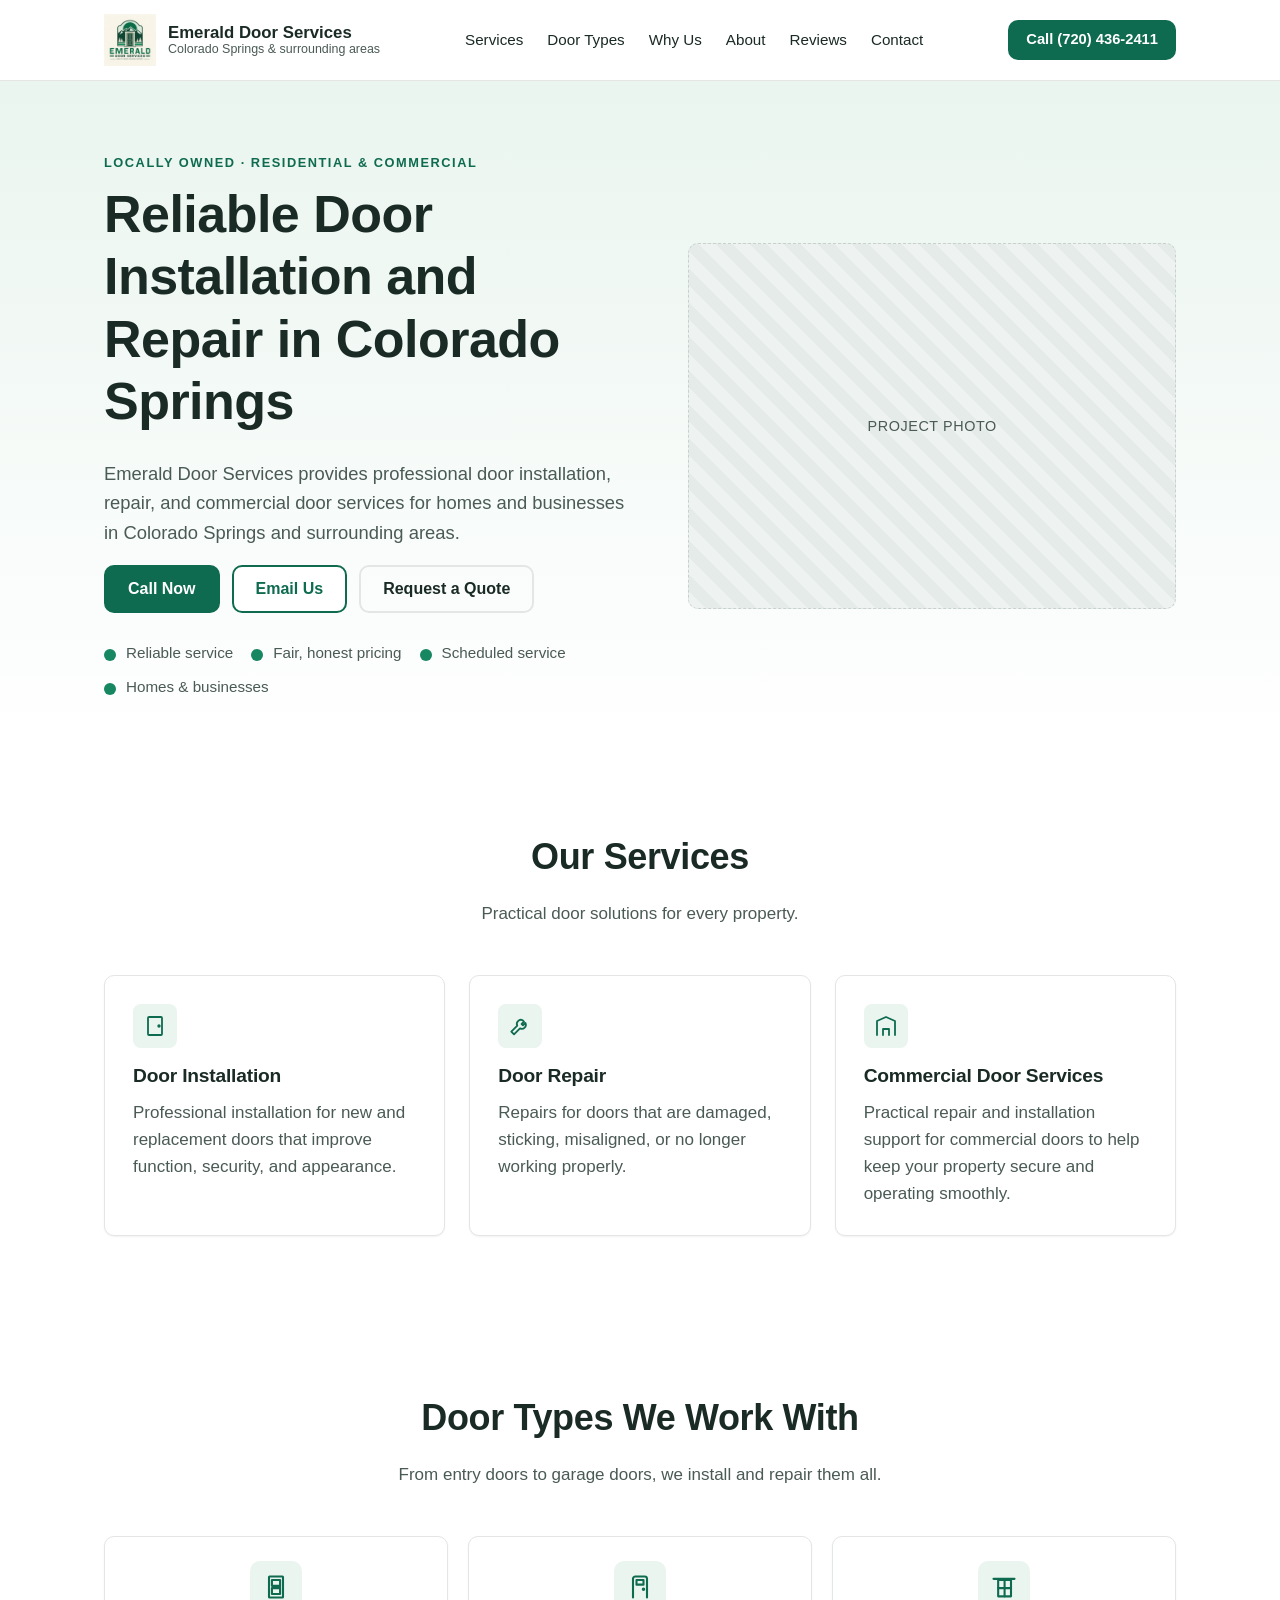
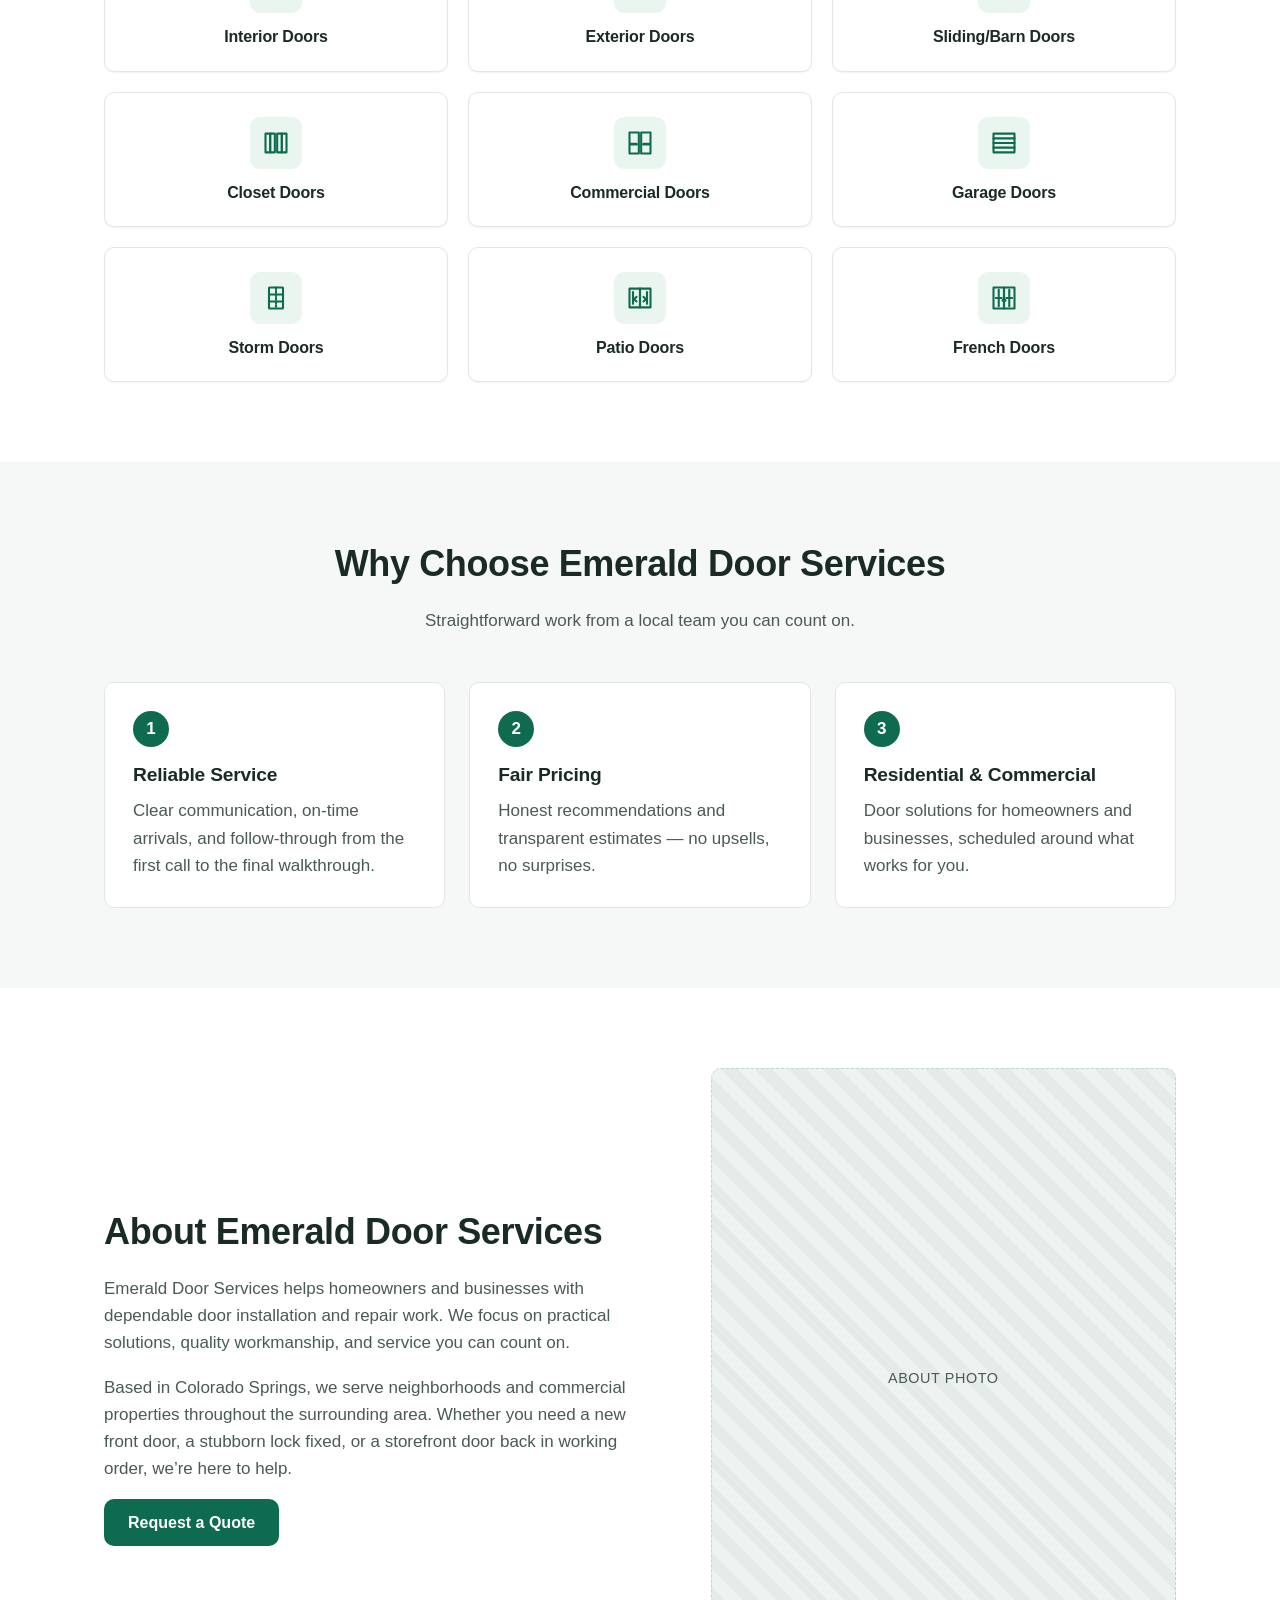
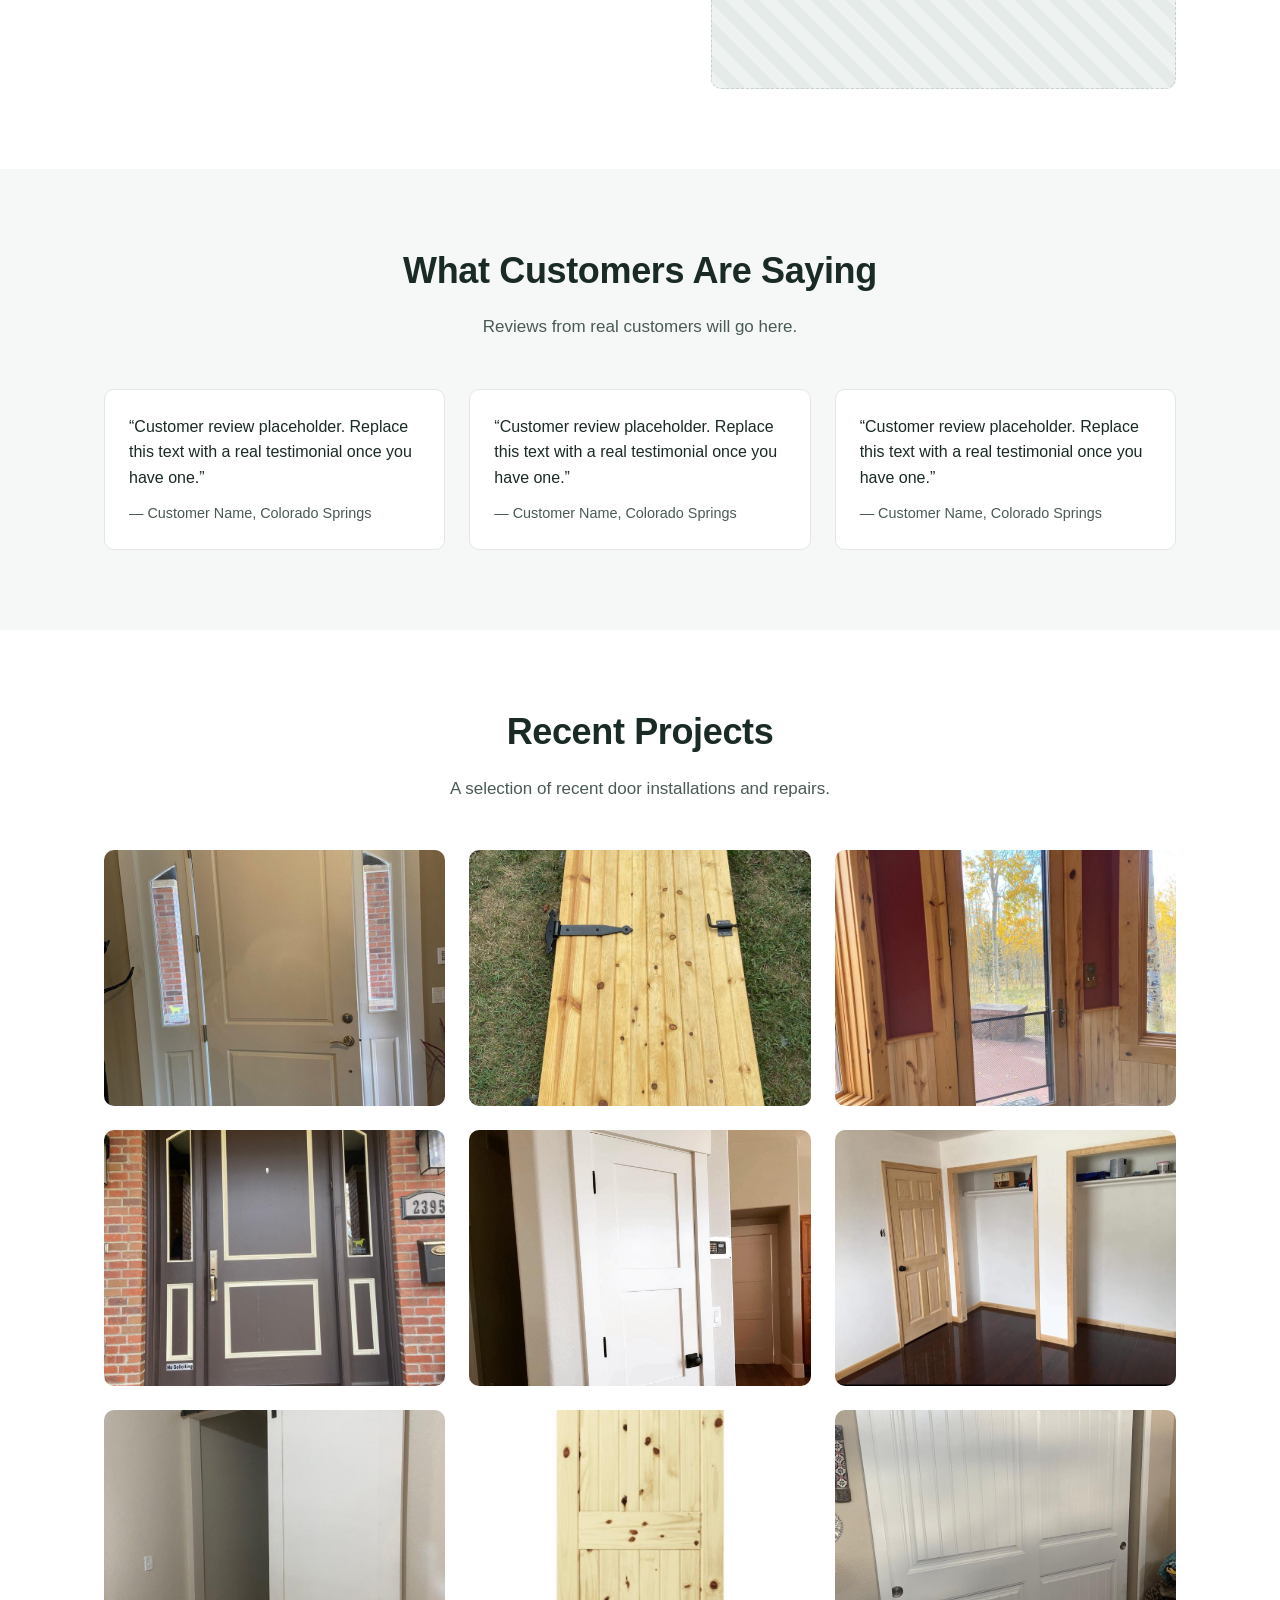
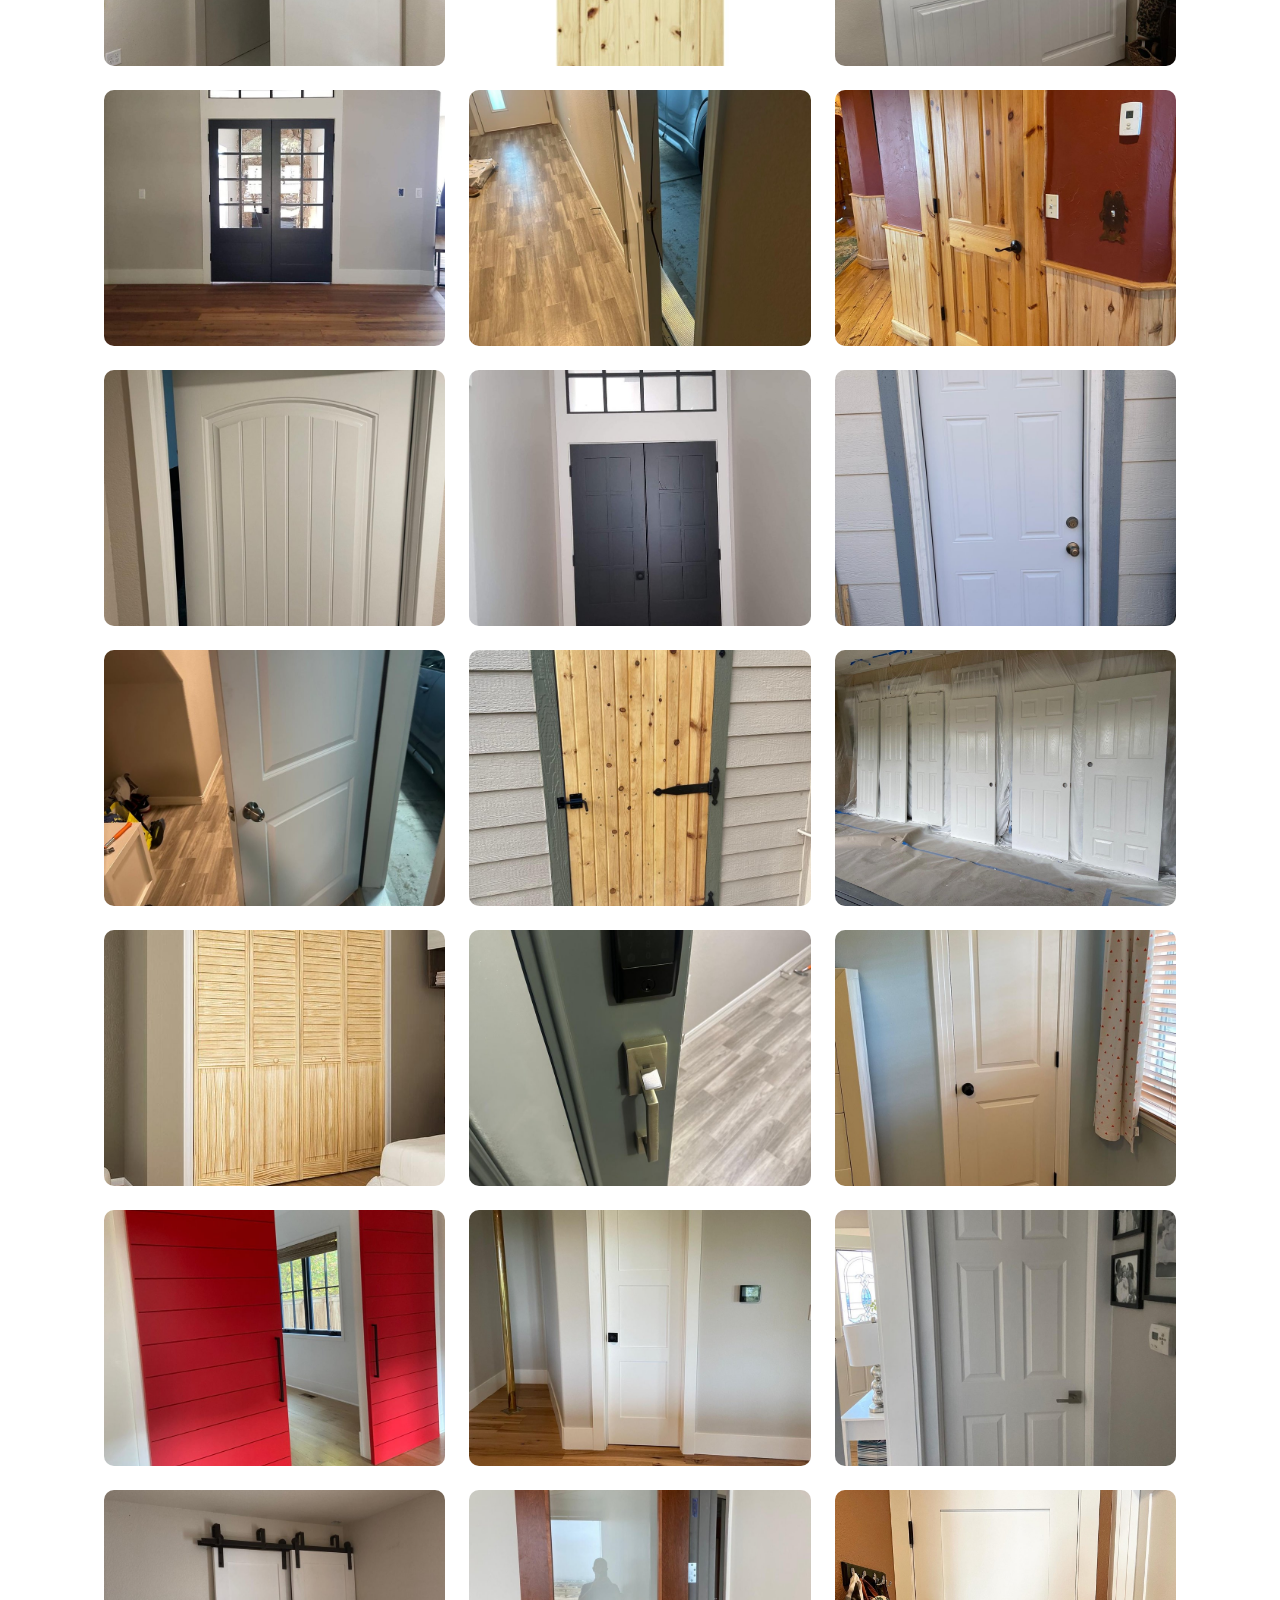
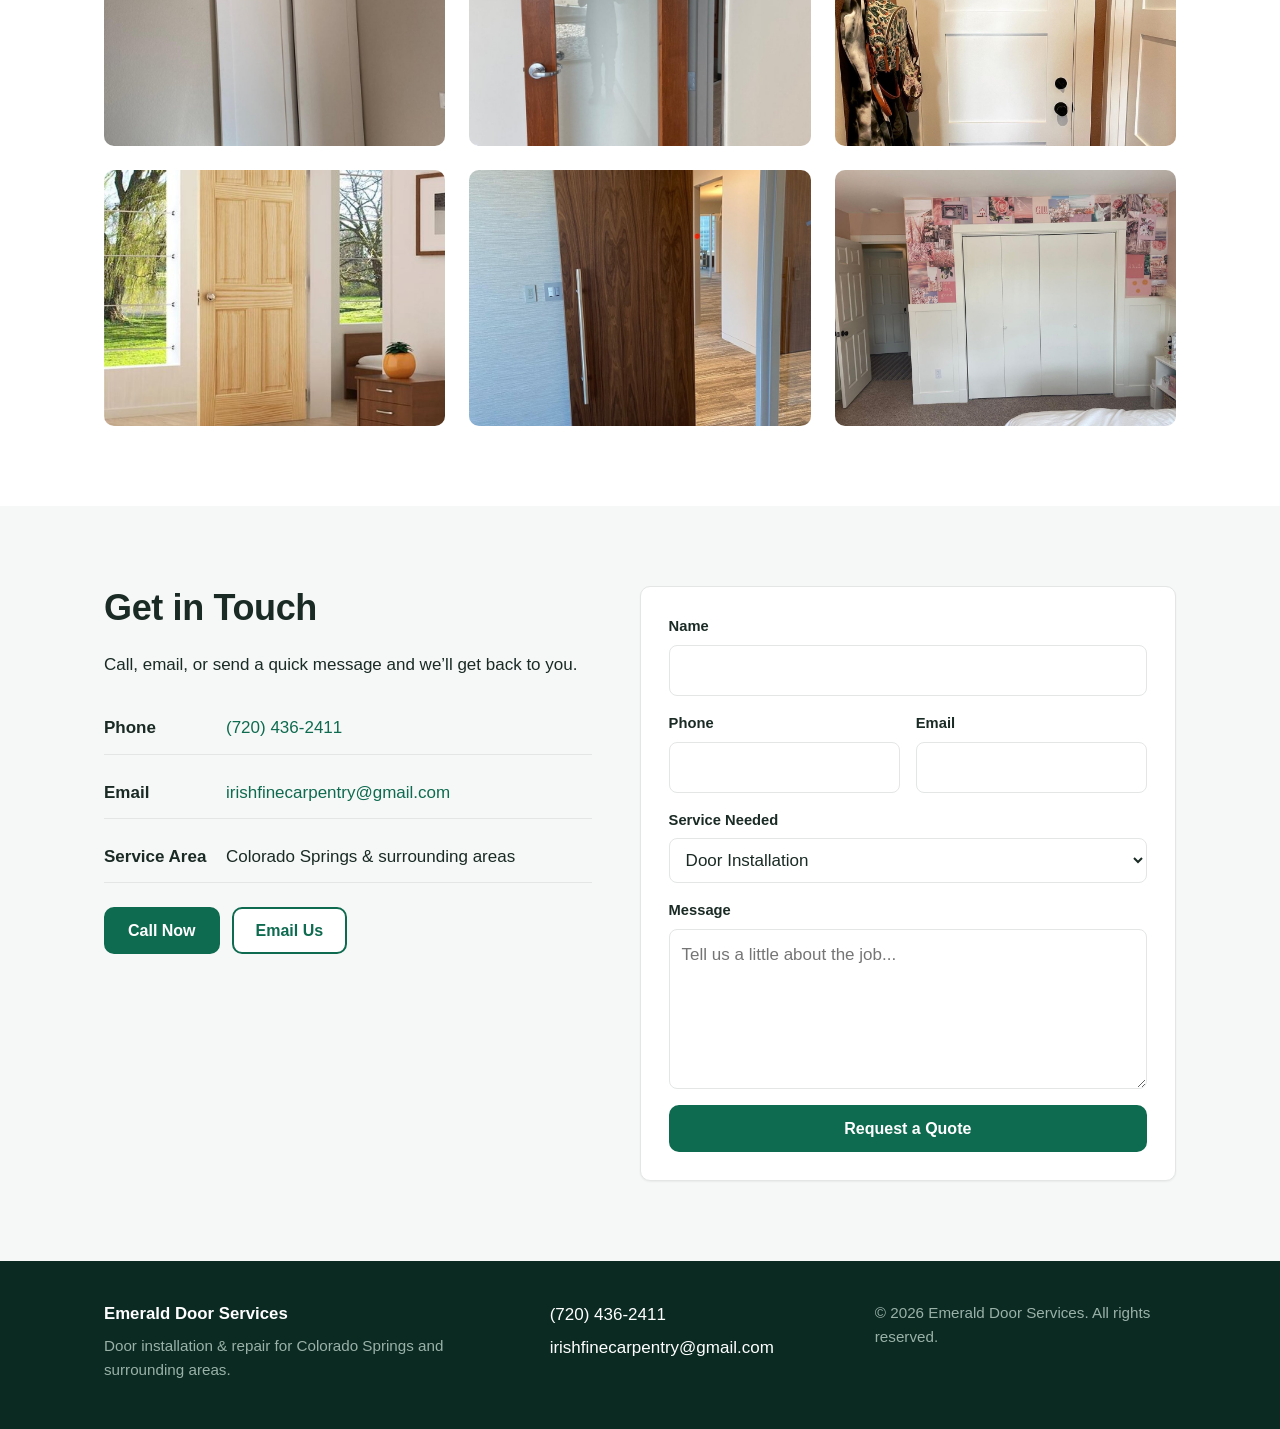
==== commit e5c0772b: "Add project photo gallery and make door type tiles static" ====
--- a/index.html
+++ b/index.html
@@ -317,21 +317,45 @@
       </div>
     </section>
 
-    <!-- ============ PROJECT PHOTOS (PLACEHOLDER) ============ -->
+    <!-- ============ PROJECT PHOTOS ============ -->
     <section id="projects" class="section">
       <div class="container">
         <header class="section-head">
           <h2>Recent Projects</h2>
-          <p>Photos from real jobs will live here. Swap in your own images when ready.</p>
+          <p>A selection of recent door installations and repairs.</p>
         </header>
 
         <div class="grid grid-3 gallery">
-          <div class="placeholder-photo"><span>Project Photo</span></div>
-          <div class="placeholder-photo"><span>Project Photo</span></div>
-          <div class="placeholder-photo"><span>Project Photo</span></div>
-          <div class="placeholder-photo"><span>Project Photo</span></div>
-          <div class="placeholder-photo"><span>Project Photo</span></div>
-          <div class="placeholder-photo"><span>Project Photo</span></div>
+          <img src="images/projects/project-01.jpg" alt="Recent door project" loading="lazy" />
+          <img src="images/projects/project-02.jpg" alt="Recent door project" loading="lazy" />
+          <img src="images/projects/project-03.jpg" alt="Recent door project" loading="lazy" />
+          <img src="images/projects/project-04.jpg" alt="Recent door project" loading="lazy" />
+          <img src="images/projects/project-05.jpg" alt="Recent door project" loading="lazy" />
+          <img src="images/projects/project-06.jpg" alt="Recent door project" loading="lazy" />
+          <img src="images/projects/project-07.jpg" alt="Recent door project" loading="lazy" />
+          <img src="images/projects/project-08.jpg" alt="Recent door project" loading="lazy" />
+          <img src="images/projects/project-09.jpg" alt="Recent door project" loading="lazy" />
+          <img src="images/projects/project-10.jpg" alt="Recent door project" loading="lazy" />
+          <img src="images/projects/project-11.jpg" alt="Recent door project" loading="lazy" />
+          <img src="images/projects/project-12.jpg" alt="Recent door project" loading="lazy" />
+          <img src="images/projects/project-13.jpg" alt="Recent door project" loading="lazy" />
+          <img src="images/projects/project-14.jpg" alt="Recent door project" loading="lazy" />
+          <img src="images/projects/project-15.jpg" alt="Recent door project" loading="lazy" />
+          <img src="images/projects/project-16.jpg" alt="Recent door project" loading="lazy" />
+          <img src="images/projects/project-17.jpg" alt="Recent door project" loading="lazy" />
+          <img src="images/projects/project-18.jpg" alt="Recent door project" loading="lazy" />
+          <img src="images/projects/project-19.jpg" alt="Recent door project" loading="lazy" />
+          <img src="images/projects/project-20.jpg" alt="Recent door project" loading="lazy" />
+          <img src="images/projects/project-21.jpg" alt="Recent door project" loading="lazy" />
+          <img src="images/projects/project-22.jpg" alt="Recent door project" loading="lazy" />
+          <img src="images/projects/project-23.jpg" alt="Recent door project" loading="lazy" />
+          <img src="images/projects/project-24.jpg" alt="Recent door project" loading="lazy" />
+          <img src="images/projects/project-25.jpg" alt="Recent door project" loading="lazy" />
+          <img src="images/projects/project-26.jpg" alt="Recent door project" loading="lazy" />
+          <img src="images/projects/project-27.jpg" alt="Recent door project" loading="lazy" />
+          <img src="images/projects/project-28.jpg" alt="Recent door project" loading="lazy" />
+          <img src="images/projects/project-29.jpg" alt="Recent door project" loading="lazy" />
+          <img src="images/projects/project-30.jpg" alt="Recent door project" loading="lazy" />
         </div>
       </div>
     </section>
--- a/style.css
+++ b/style.css
@@ -391,13 +391,6 @@
   align-items: center;
   text-align: center;
   gap: 14px;
-  transition: transform 0.15s ease, box-shadow 0.15s ease, border-color 0.15s ease;
-}
-
-.door-tile:hover {
-  transform: translateY(-2px);
-  box-shadow: var(--shadow-md);
-  border-color: var(--green-600);
 }
 
 .door-tile-icon {
@@ -479,6 +472,15 @@
 
 .gallery .placeholder-photo {
   aspect-ratio: 4 / 3;
+}
+
+.gallery img {
+  width: 100%;
+  aspect-ratio: 4 / 3;
+  object-fit: cover;
+  border-radius: var(--radius);
+  display: block;
+  background: var(--bg-alt);
 }
 
 /* Placeholder photo blocks (until real images are added) */
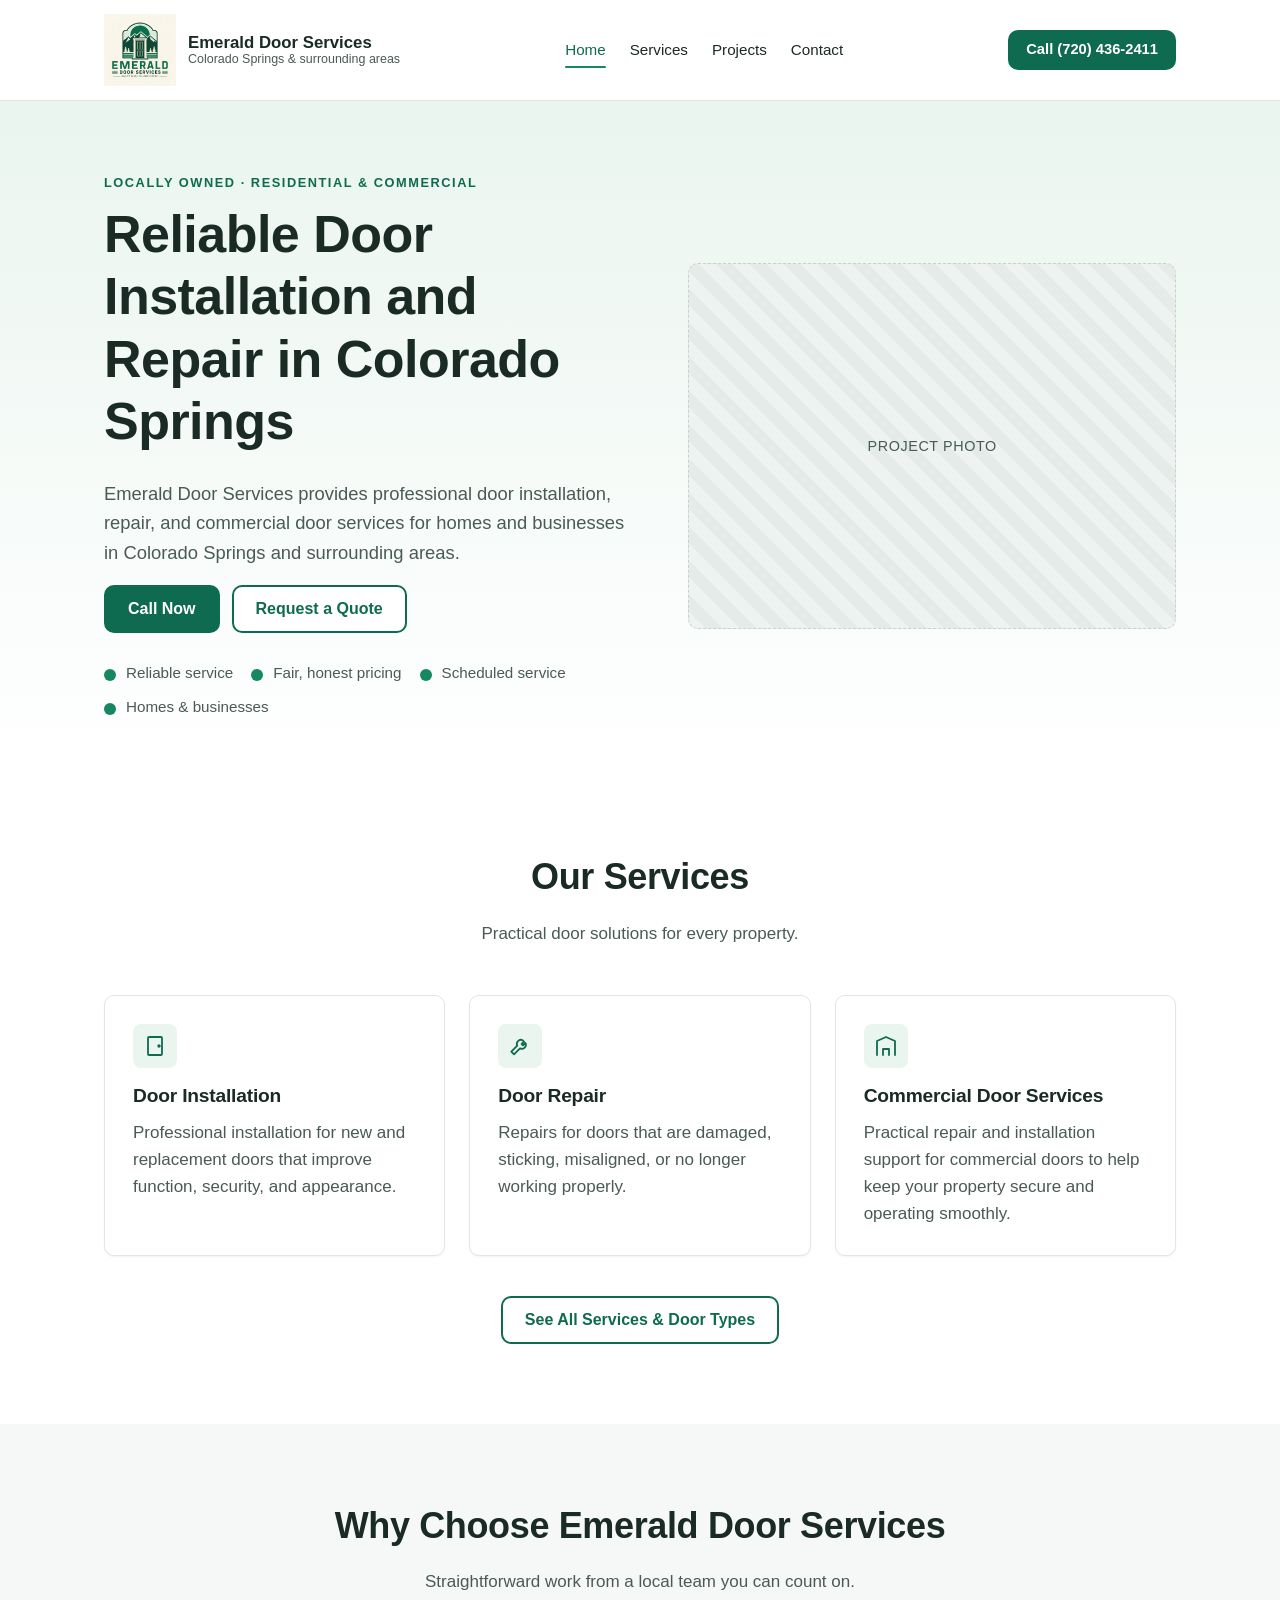
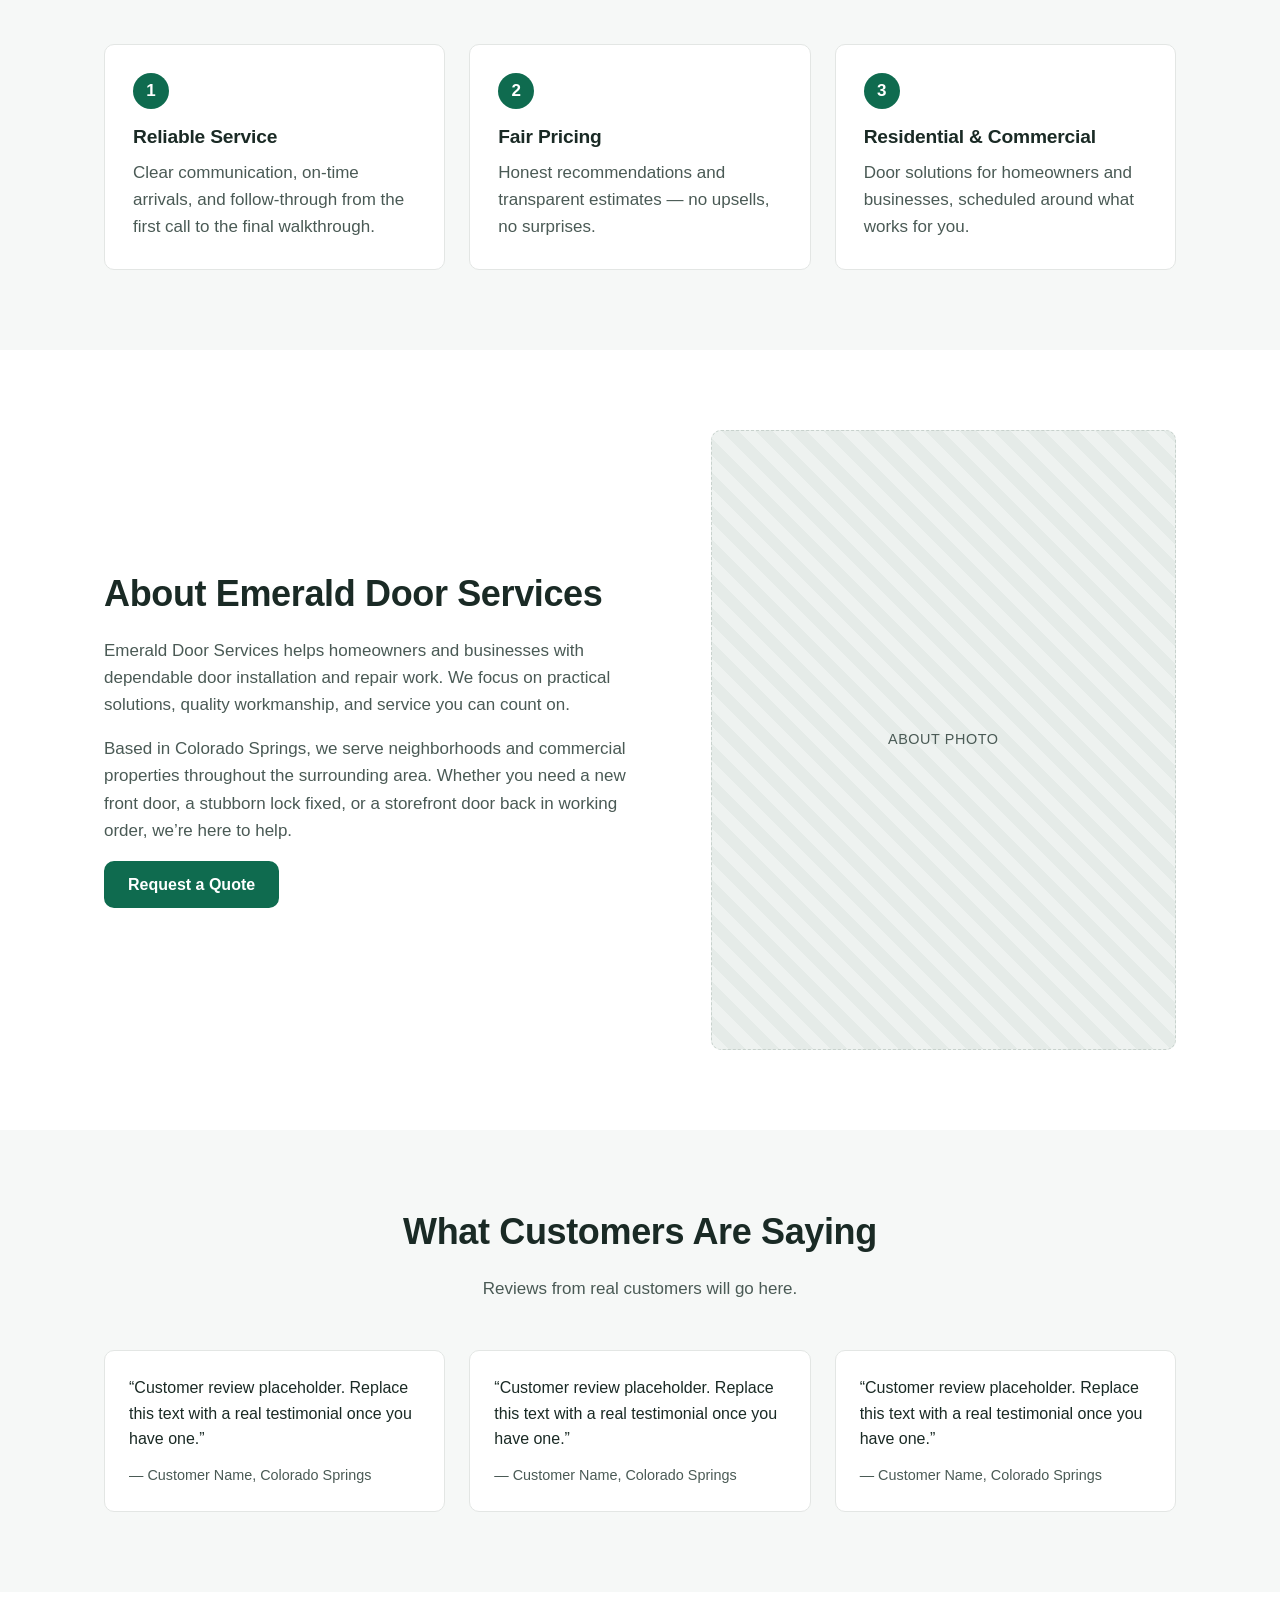
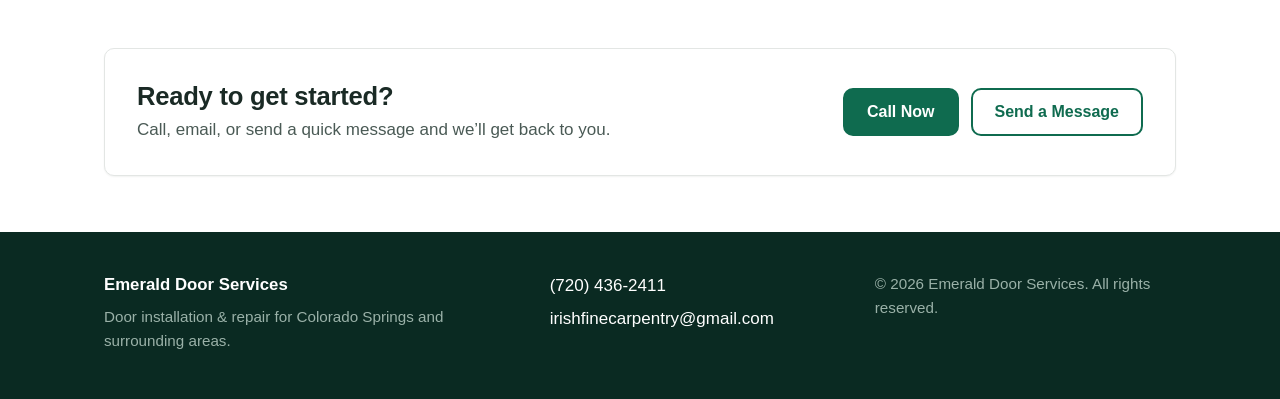
==== commit 0601ee22: "Convert site to multi-page (Home/Services/Projects/Contact), add photo slider, bigger logo" ====
--- a/index.html
+++ b/index.html
@@ -12,8 +12,7 @@
   <!-- ============ HEADER / NAV ============ -->
   <header class="site-header">
     <div class="container header-inner">
-      <a href="#top" class="brand" aria-label="Emerald Door Services home">
-        <!-- Drop a logo.png into this folder to replace the SVG mark -->
+      <a href="index.html" class="brand" aria-label="Emerald Door Services home">
         <img src="Emerald-Door-Services.jpg" alt="Emerald Door Services logo" class="brand-mark-img" />
         <span class="brand-text">
           <span class="brand-name">Emerald Door Services</span>
@@ -22,12 +21,10 @@
       </a>
 
       <nav class="site-nav" aria-label="Primary">
-        <a href="#services">Services</a>
-        <a href="#door-types">Door Types</a>
-        <a href="#why">Why Us</a>
-        <a href="#about">About</a>
-        <a href="#reviews">Reviews</a>
-        <a href="#contact">Contact</a>
+        <a href="index.html" aria-current="page">Home</a>
+        <a href="services.html">Services</a>
+        <a href="projects.html">Projects</a>
+        <a href="contact.html">Contact</a>
       </nav>
 
       <a href="tel:+17204362411" class="btn btn-primary btn-sm header-cta">Call (720) 436-2411</a>
@@ -40,7 +37,7 @@
     <section class="hero">
       <div class="container hero-inner">
         <div class="hero-copy">
-          <p class="eyebrow">Locally owned · Residential &amp; Commercial</p>
+          <p class="eyebrow">Locally owned &middot; Residential &amp; Commercial</p>
           <h1>Reliable Door Installation and Repair in Colorado Springs</h1>
           <p class="lead">
             Emerald Door Services provides professional door installation, repair,
@@ -49,8 +46,7 @@
           </p>
           <div class="cta-row">
             <a href="tel:+17204362411" class="btn btn-primary">Call Now</a>
-            <a href="mailto:irishfinecarpentry@gmail.com" class="btn btn-secondary">Email Us</a>
-            <a href="#contact" class="btn btn-ghost">Request a Quote</a>
+            <a href="contact.html" class="btn btn-secondary">Request a Quote</a>
           </div>
           <ul class="hero-points">
             <li>Reliable service</li>
@@ -61,7 +57,6 @@
         </div>
 
         <div class="hero-image" aria-hidden="true">
-          <!-- Placeholder visual. Replace with a real photo later. -->
           <div class="placeholder-photo">
             <span>Project Photo</span>
           </div>
@@ -69,7 +64,7 @@
       </div>
     </section>
 
-    <!-- ============ SERVICES ============ -->
+    <!-- ============ SERVICES PREVIEW ============ -->
     <section id="services" class="section">
       <div class="container">
         <header class="section-head">
@@ -110,131 +105,10 @@
             <p>Practical repair and installation support for commercial doors to help keep your property secure and operating smoothly.</p>
           </article>
         </div>
-      </div>
-    </section>
-
-    <!-- ============ DOOR TYPES ============ -->
-    <section id="door-types" class="section">
-      <div class="container">
-        <header class="section-head">
-          <h2>Door Types We Work With</h2>
-          <p>From entry doors to garage doors, we install and repair them all.</p>
-        </header>
-
-        <div class="grid grid-3 door-types-grid">
-          <article class="door-tile">
-            <div class="door-tile-icon" aria-hidden="true">
-              <svg viewBox="0 0 24 24" fill="none" stroke="currentColor" stroke-width="1.8" stroke-linecap="round" stroke-linejoin="round">
-                <rect x="6" y="3" width="12" height="18" rx="0.5"/>
-                <rect x="8.5" y="6" width="7" height="5"/>
-                <rect x="8.5" y="13" width="7" height="5"/>
-                <circle cx="15" cy="12" r="0.6" fill="currentColor"/>
-              </svg>
-            </div>
-            <h3>Interior Doors</h3>
-          </article>
-
-          <article class="door-tile">
-            <div class="door-tile-icon" aria-hidden="true">
-              <svg viewBox="0 0 24 24" fill="none" stroke="currentColor" stroke-width="1.8" stroke-linecap="round" stroke-linejoin="round">
-                <path d="M6 21V5a2 2 0 0 1 2-2h8a2 2 0 0 1 2 2v16"/>
-                <rect x="9" y="6" width="6" height="4"/>
-                <circle cx="15" cy="14" r="0.6" fill="currentColor"/>
-              </svg>
-            </div>
-            <h3>Exterior Doors</h3>
-          </article>
-
-          <article class="door-tile">
-            <div class="door-tile-icon" aria-hidden="true">
-              <svg viewBox="0 0 24 24" fill="none" stroke="currentColor" stroke-width="1.8" stroke-linecap="round" stroke-linejoin="round">
-                <line x1="3" y1="5" x2="21" y2="5"/>
-                <rect x="7" y="6" width="11" height="14"/>
-                <line x1="7" y1="13" x2="18" y2="13"/>
-                <line x1="12.5" y1="6" x2="12.5" y2="20"/>
-              </svg>
-            </div>
-            <h3>Sliding/Barn Doors</h3>
-          </article>
-
-          <article class="door-tile">
-            <div class="door-tile-icon" aria-hidden="true">
-              <svg viewBox="0 0 24 24" fill="none" stroke="currentColor" stroke-width="1.8" stroke-linecap="round" stroke-linejoin="round">
-                <rect x="3" y="4" width="4" height="16"/>
-                <rect x="7" y="4" width="4" height="16"/>
-                <rect x="13" y="4" width="4" height="16"/>
-                <rect x="17" y="4" width="4" height="16"/>
-              </svg>
-            </div>
-            <h3>Closet Doors</h3>
-          </article>
-
-          <article class="door-tile">
-            <div class="door-tile-icon" aria-hidden="true">
-              <svg viewBox="0 0 24 24" fill="none" stroke="currentColor" stroke-width="1.8" stroke-linecap="round" stroke-linejoin="round">
-                <rect x="3" y="3" width="8" height="18"/>
-                <rect x="13" y="3" width="8" height="18"/>
-                <line x1="4" y1="13" x2="9" y2="13" stroke-width="2.4"/>
-                <line x1="15" y1="13" x2="20" y2="13" stroke-width="2.4"/>
-              </svg>
-            </div>
-            <h3>Commercial Doors</h3>
-          </article>
-
-          <article class="door-tile">
-            <div class="door-tile-icon" aria-hidden="true">
-              <svg viewBox="0 0 24 24" fill="none" stroke="currentColor" stroke-width="1.8" stroke-linecap="round" stroke-linejoin="round">
-                <rect x="3" y="4" width="18" height="16"/>
-                <line x1="3" y1="8" x2="21" y2="8"/>
-                <line x1="3" y1="12" x2="21" y2="12"/>
-                <line x1="3" y1="16" x2="21" y2="16"/>
-              </svg>
-            </div>
-            <h3>Garage Doors</h3>
-          </article>
-
-          <article class="door-tile">
-            <div class="door-tile-icon" aria-hidden="true">
-              <svg viewBox="0 0 24 24" fill="none" stroke="currentColor" stroke-width="1.8" stroke-linecap="round" stroke-linejoin="round">
-                <rect x="6" y="3" width="12" height="18" rx="0.5"/>
-                <line x1="6" y1="9" x2="18" y2="9"/>
-                <line x1="6" y1="15" x2="18" y2="15"/>
-                <line x1="12" y1="3" x2="12" y2="21" stroke-dasharray="1.5 1.5"/>
-              </svg>
-            </div>
-            <h3>Storm Doors</h3>
-          </article>
-
-          <article class="door-tile">
-            <div class="door-tile-icon" aria-hidden="true">
-              <svg viewBox="0 0 24 24" fill="none" stroke="currentColor" stroke-width="1.8" stroke-linecap="round" stroke-linejoin="round">
-                <rect x="3" y="4" width="9" height="16"/>
-                <rect x="12" y="4" width="9" height="16"/>
-                <line x1="6" y1="7" x2="6" y2="17"/>
-                <line x1="18" y1="7" x2="18" y2="17"/>
-                <path d="M9 11l-2 2 2 2"/>
-                <path d="M15 11l2 2-2 2"/>
-              </svg>
-            </div>
-            <h3>Patio Doors</h3>
-          </article>
-
-          <article class="door-tile">
-            <div class="door-tile-icon" aria-hidden="true">
-              <svg viewBox="0 0 24 24" fill="none" stroke="currentColor" stroke-width="1.8" stroke-linecap="round" stroke-linejoin="round">
-                <rect x="3" y="3" width="9" height="18"/>
-                <rect x="12" y="3" width="9" height="18"/>
-                <line x1="5" y1="12" x2="10" y2="12"/>
-                <line x1="7.5" y1="5" x2="7.5" y2="19"/>
-                <line x1="14" y1="12" x2="19" y2="12"/>
-                <line x1="16.5" y1="5" x2="16.5" y2="19"/>
-                <circle cx="11.2" cy="14" r="0.5" fill="currentColor"/>
-                <circle cx="12.8" cy="14" r="0.5" fill="currentColor"/>
-              </svg>
-            </div>
-            <h3>French Doors</h3>
-          </article>
-        </div>
+
+        <p class="section-foot">
+          <a href="services.html" class="btn btn-secondary">See All Services &amp; Door Types</a>
+        </p>
       </div>
     </section>
 
@@ -282,7 +156,7 @@
             front door, a stubborn lock fixed, or a storefront door back in
             working order, we&rsquo;re here to help.
           </p>
-          <a href="#contact" class="btn btn-primary">Request a Quote</a>
+          <a href="contact.html" class="btn btn-primary">Request a Quote</a>
         </div>
         <div class="about-image" aria-hidden="true">
           <div class="placeholder-photo placeholder-tall">
@@ -292,7 +166,7 @@
       </div>
     </section>
 
-    <!-- ============ REVIEWS (PLACEHOLDER) ============ -->
+    <!-- ============ REVIEWS ============ -->
     <section id="reviews" class="section section-alt">
       <div class="container">
         <header class="section-head">
@@ -317,132 +191,19 @@
       </div>
     </section>
 
-    <!-- ============ PROJECT PHOTOS ============ -->
-    <section id="projects" class="section">
-      <div class="container">
-        <header class="section-head">
-          <h2>Recent Projects</h2>
-          <p>A selection of recent door installations and repairs.</p>
-        </header>
-
-        <div class="grid grid-3 gallery">
-          <img src="images/projects/project-01.jpg" alt="Recent door project" loading="lazy" />
-          <img src="images/projects/project-02.jpg" alt="Recent door project" loading="lazy" />
-          <img src="images/projects/project-03.jpg" alt="Recent door project" loading="lazy" />
-          <img src="images/projects/project-04.jpg" alt="Recent door project" loading="lazy" />
-          <img src="images/projects/project-05.jpg" alt="Recent door project" loading="lazy" />
-          <img src="images/projects/project-06.jpg" alt="Recent door project" loading="lazy" />
-          <img src="images/projects/project-07.jpg" alt="Recent door project" loading="lazy" />
-          <img src="images/projects/project-08.jpg" alt="Recent door project" loading="lazy" />
-          <img src="images/projects/project-09.jpg" alt="Recent door project" loading="lazy" />
-          <img src="images/projects/project-10.jpg" alt="Recent door project" loading="lazy" />
-          <img src="images/projects/project-11.jpg" alt="Recent door project" loading="lazy" />
-          <img src="images/projects/project-12.jpg" alt="Recent door project" loading="lazy" />
-          <img src="images/projects/project-13.jpg" alt="Recent door project" loading="lazy" />
-          <img src="images/projects/project-14.jpg" alt="Recent door project" loading="lazy" />
-          <img src="images/projects/project-15.jpg" alt="Recent door project" loading="lazy" />
-          <img src="images/projects/project-16.jpg" alt="Recent door project" loading="lazy" />
-          <img src="images/projects/project-17.jpg" alt="Recent door project" loading="lazy" />
-          <img src="images/projects/project-18.jpg" alt="Recent door project" loading="lazy" />
-          <img src="images/projects/project-19.jpg" alt="Recent door project" loading="lazy" />
-          <img src="images/projects/project-20.jpg" alt="Recent door project" loading="lazy" />
-          <img src="images/projects/project-21.jpg" alt="Recent door project" loading="lazy" />
-          <img src="images/projects/project-22.jpg" alt="Recent door project" loading="lazy" />
-          <img src="images/projects/project-23.jpg" alt="Recent door project" loading="lazy" />
-          <img src="images/projects/project-24.jpg" alt="Recent door project" loading="lazy" />
-          <img src="images/projects/project-25.jpg" alt="Recent door project" loading="lazy" />
-          <img src="images/projects/project-26.jpg" alt="Recent door project" loading="lazy" />
-          <img src="images/projects/project-27.jpg" alt="Recent door project" loading="lazy" />
-          <img src="images/projects/project-28.jpg" alt="Recent door project" loading="lazy" />
-          <img src="images/projects/project-29.jpg" alt="Recent door project" loading="lazy" />
-          <img src="images/projects/project-30.jpg" alt="Recent door project" loading="lazy" />
-        </div>
-      </div>
-    </section>
-
-    <!-- ============ CONTACT ============ -->
-    <section id="contact" class="section section-alt">
-      <div class="container contact-inner">
-
-        <div class="contact-info">
-          <h2>Get in Touch</h2>
-          <p>Call, email, or send a quick message and we&rsquo;ll get back to you.</p>
-
-          <ul class="contact-list">
-            <li>
-              <strong>Phone</strong>
-              <a href="tel:+17204362411">(720) 436-2411</a>
-            </li>
-            <li>
-              <strong>Email</strong>
-              <a href="mailto:irishfinecarpentry@gmail.com">irishfinecarpentry@gmail.com</a>
-            </li>
-            <li>
-              <strong>Service Area</strong>
-              <span>Colorado Springs &amp; surrounding areas</span>
-            </li>
-          </ul>
-
+    <!-- ============ CONTACT CTA ============ -->
+    <section class="section contact-cta">
+      <div class="container">
+        <div class="cta-band">
+          <div>
+            <h2>Ready to get started?</h2>
+            <p>Call, email, or send a quick message and we&rsquo;ll get back to you.</p>
+          </div>
           <div class="cta-row">
             <a href="tel:+17204362411" class="btn btn-primary">Call Now</a>
-            <a href="mailto:irishfinecarpentry@gmail.com" class="btn btn-secondary">Email Us</a>
-          </div>
-        </div>
-
-        <!--
-          Netlify Forms ready:
-          - name="contact" tells Netlify which form this is
-          - data-netlify="true" turns on form handling once deployed to Netlify
-          - the hidden "form-name" input is required by Netlify
-          - the "bot-field" honeypot helps filter spam
-        -->
-        <form
-          class="contact-form"
-          name="contact"
-          method="POST"
-          data-netlify="true"
-          netlify-honeypot="bot-field"
-        >
-          <input type="hidden" name="form-name" value="contact" />
-
-          <p class="hp-field">
-            <label>Don&rsquo;t fill this out if you&rsquo;re human: <input name="bot-field" /></label>
-          </p>
-
-          <div class="form-row">
-            <label for="name">Name</label>
-            <input type="text" id="name" name="name" required />
-          </div>
-
-          <div class="form-row form-row-split">
-            <div>
-              <label for="phone">Phone</label>
-              <input type="tel" id="phone" name="phone" required />
-            </div>
-            <div>
-              <label for="email">Email</label>
-              <input type="email" id="email" name="email" required />
-            </div>
-          </div>
-
-          <div class="form-row">
-            <label for="service">Service Needed</label>
-            <select id="service" name="service">
-              <option value="Door Installation">Door Installation</option>
-              <option value="Door Repair">Door Repair</option>
-              <option value="Commercial Door Services">Commercial Door Services</option>
-              <option value="Other">Other / Not sure</option>
-            </select>
-          </div>
-
-          <div class="form-row">
-            <label for="message">Message</label>
-            <textarea id="message" name="message" rows="5" placeholder="Tell us a little about the job..."></textarea>
-          </div>
-
-          <button type="submit" class="btn btn-primary btn-block">Request a Quote</button>
-        </form>
-
+            <a href="contact.html" class="btn btn-secondary">Send a Message</a>
+          </div>
+        </div>
       </div>
     </section>
 
@@ -460,14 +221,16 @@
         <p><a href="mailto:irishfinecarpentry@gmail.com">irishfinecarpentry@gmail.com</a></p>
       </div>
       <div class="muted">
-        <p>&copy; <span id="year">2026</span> Emerald Door Services. All rights reserved.</p>
+        <p>&copy; <span class="year">2026</span> Emerald Door Services. All rights reserved.</p>
       </div>
     </div>
   </footer>
 
   <script>
-    // Keep the footer year current. Tiny helper, safe to remove.
-    document.getElementById("year").textContent = new Date().getFullYear();
+    // Keep the footer year current.
+    document.querySelectorAll(".year").forEach(function (el) {
+      el.textContent = new Date().getFullYear();
+    });
   </script>
 </body>
 </html>
--- a/style.css
+++ b/style.css
@@ -251,10 +251,15 @@
 }
 
 .brand-mark-img {
-  width: 52px;
-  height: 52px;
+  width: 72px;
+  height: 72px;
   object-fit: contain;
   display: block;
+  transition: transform 0.15s ease;
+}
+
+.brand:hover .brand-mark-img {
+  transform: scale(1.04);
 }
 
 .brand-text {
@@ -287,6 +292,22 @@
 .site-nav a:hover {
   color: var(--green-700);
   text-decoration: none;
+}
+
+.site-nav a[aria-current="page"] {
+  color: var(--green-700);
+  position: relative;
+}
+
+.site-nav a[aria-current="page"]::after {
+  content: "";
+  position: absolute;
+  left: 0;
+  right: 0;
+  bottom: -6px;
+  height: 2px;
+  background: var(--green-600);
+  border-radius: 2px;
 }
 
 /* ---------- 6. Hero ---------- */
@@ -639,6 +660,149 @@
   align-items: start;
 }
 
+/* ---------- 9b. Page header (sub-pages) ---------- */
+.page-header {
+  background: linear-gradient(180deg, var(--green-50) 0%, #ffffff 100%);
+  padding: 64px 0 32px;
+}
+
+.page-header h1 {
+  margin-bottom: 0.4em;
+}
+
+.page-header .lead {
+  margin-bottom: 0;
+}
+
+/* ---------- 9c. Section footer (link below a grid) ---------- */
+.section-foot {
+  text-align: center;
+  margin: 40px 0 0;
+}
+
+/* ---------- 9d. Contact CTA band ---------- */
+.contact-cta {
+  padding: 56px 0;
+}
+
+.cta-band {
+  display: flex;
+  flex-wrap: wrap;
+  align-items: center;
+  justify-content: space-between;
+  gap: 24px;
+  background: #fff;
+  border: 1px solid var(--line);
+  border-radius: var(--radius);
+  padding: 32px;
+  box-shadow: var(--shadow-sm);
+}
+
+.cta-band h2 {
+  margin-bottom: 4px;
+  font-size: 1.6rem;
+}
+
+.cta-band p {
+  color: var(--ink-soft);
+  margin: 0;
+}
+
+.cta-band .cta-row {
+  margin: 0;
+}
+
+/* ---------- 9e. Projects horizontal slider ---------- */
+.projects-slider {
+  position: relative;
+  margin: 0 -8px;
+}
+
+.slider-track {
+  display: flex;
+  gap: 16px;
+  overflow-x: auto;
+  overflow-y: hidden;
+  scroll-snap-type: x mandatory;
+  scroll-behavior: smooth;
+  padding: 4px 8px 12px;
+  scrollbar-width: none;
+  -ms-overflow-style: none;
+  -webkit-overflow-scrolling: touch;
+}
+
+.slider-track::-webkit-scrollbar {
+  display: none;
+}
+
+.slider-track:focus {
+  outline: none;
+}
+
+.slider-track img {
+  flex: 0 0 auto;
+  width: 380px;
+  height: 285px;
+  object-fit: cover;
+  scroll-snap-align: start;
+  border-radius: var(--radius);
+  background: var(--bg-alt);
+  box-shadow: var(--shadow-sm);
+}
+
+.slider-btn {
+  position: absolute;
+  top: 50%;
+  transform: translateY(-50%);
+  width: 48px;
+  height: 48px;
+  border-radius: 50%;
+  border: 1px solid var(--line);
+  background: #fff;
+  color: var(--ink);
+  cursor: pointer;
+  display: flex;
+  align-items: center;
+  justify-content: center;
+  box-shadow: var(--shadow-md);
+  z-index: 5;
+  transition: background 0.15s ease, color 0.15s ease, opacity 0.15s ease;
+  padding: 0;
+}
+
+.slider-btn svg {
+  width: 22px;
+  height: 22px;
+}
+
+.slider-btn:hover {
+  background: var(--green-50);
+  color: var(--green-700);
+}
+
+.slider-btn:disabled {
+  opacity: 0.35;
+  cursor: default;
+}
+
+.slider-btn:disabled:hover {
+  background: #fff;
+  color: var(--ink);
+}
+
+.slider-prev {
+  left: -22px;
+}
+
+.slider-next {
+  right: -22px;
+}
+
+.slider-hint {
+  text-align: center;
+  margin-top: 16px;
+}
+
 /* ---------- 10. Responsive tweaks ---------- */
 @media (max-width: 900px) {
   .hero-inner,
@@ -658,6 +822,25 @@
   .footer-inner {
     grid-template-columns: 1fr;
   }
+
+  .slider-track img {
+    width: 300px;
+    height: 225px;
+  }
+
+  .slider-prev {
+    left: 4px;
+  }
+
+  .slider-next {
+    right: 4px;
+  }
+
+  .cta-band {
+    flex-direction: column;
+    align-items: flex-start;
+    padding: 24px;
+  }
 }
 
 @media (max-width: 600px) {
@@ -669,12 +852,21 @@
     padding: 48px 0 40px;
   }
 
+  .page-header {
+    padding: 40px 0 24px;
+  }
+
   .grid-3 {
     grid-template-columns: 1fr;
   }
 
   .header-cta {
     display: none; /* Keep header very tidy on small phones */
+  }
+
+  .brand-mark-img {
+    width: 56px;
+    height: 56px;
   }
 
   .brand-tag {
@@ -689,4 +881,16 @@
     grid-template-columns: 1fr;
     gap: 2px;
   }
-}
+
+  .slider-track img {
+    width: 78vw;
+    max-width: 320px;
+    height: auto;
+    aspect-ratio: 4 / 3;
+  }
+
+  .slider-btn {
+    width: 40px;
+    height: 40px;
+  }
+}
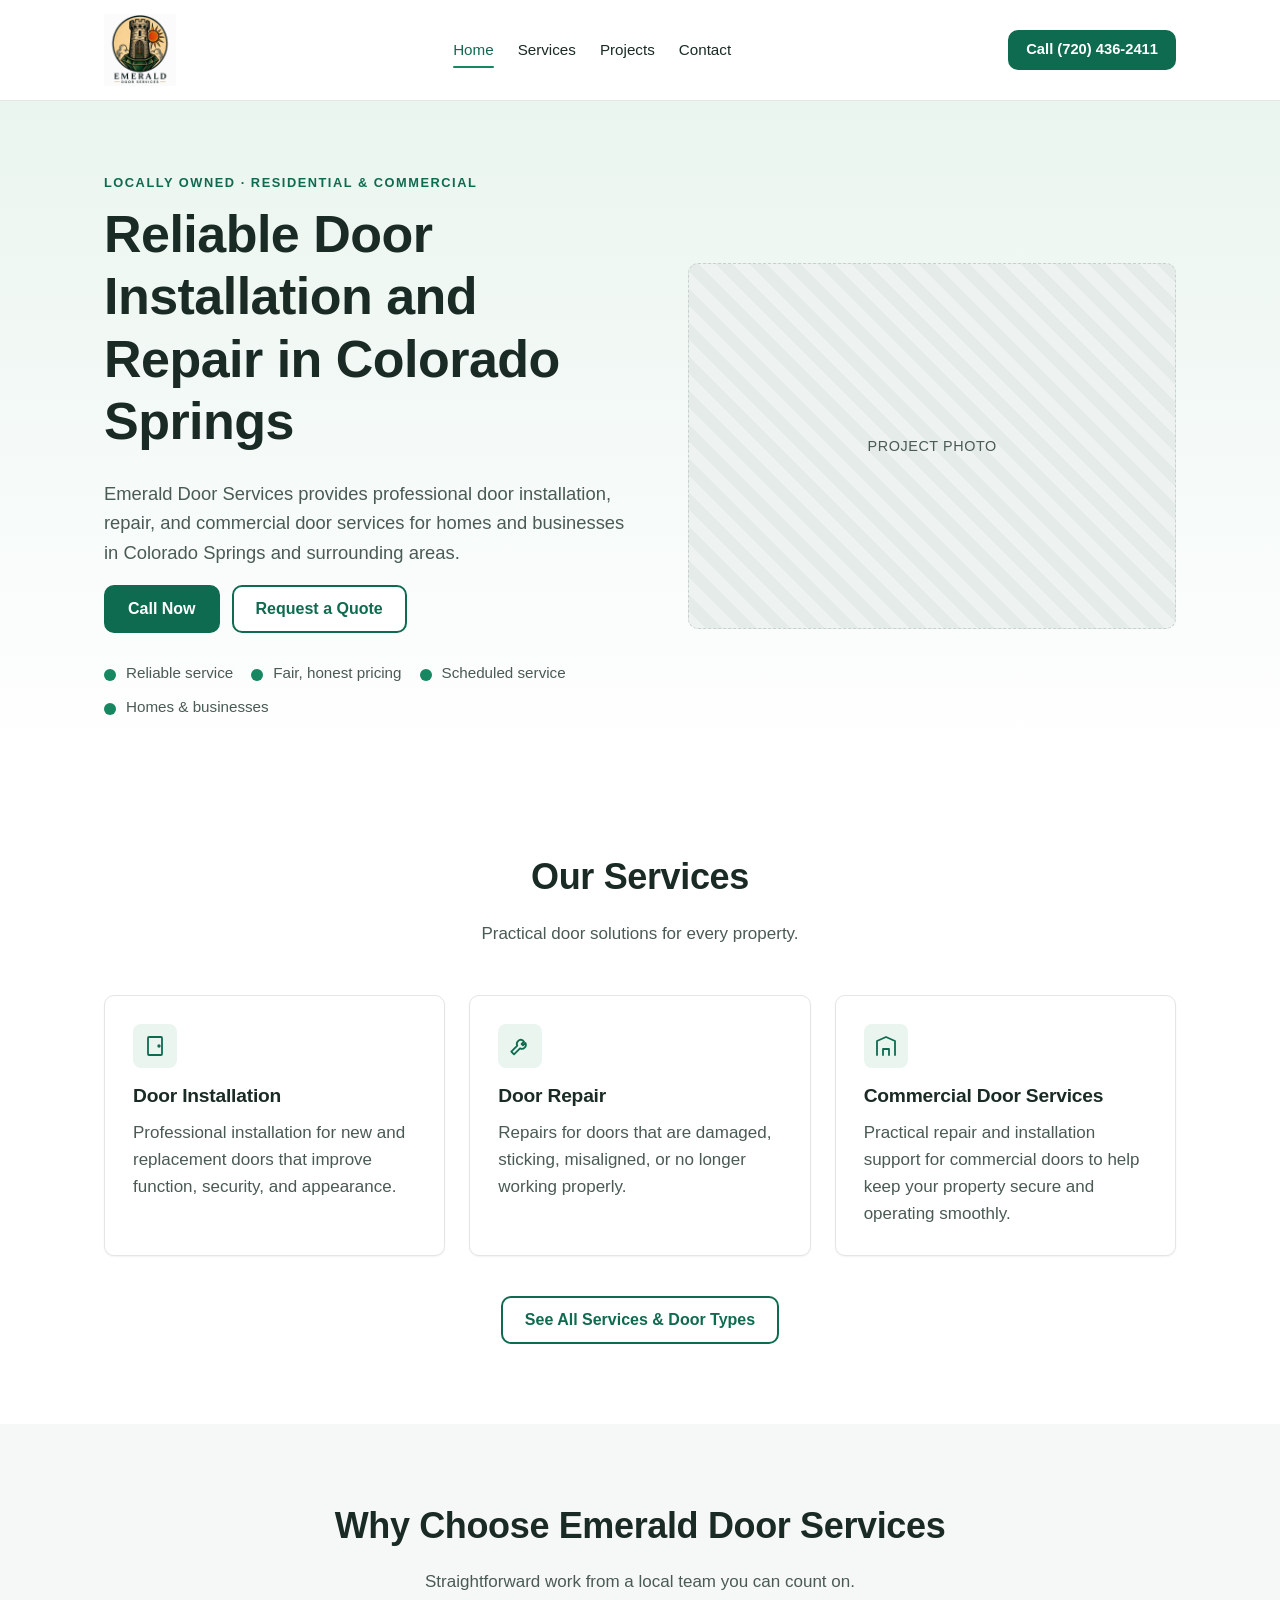
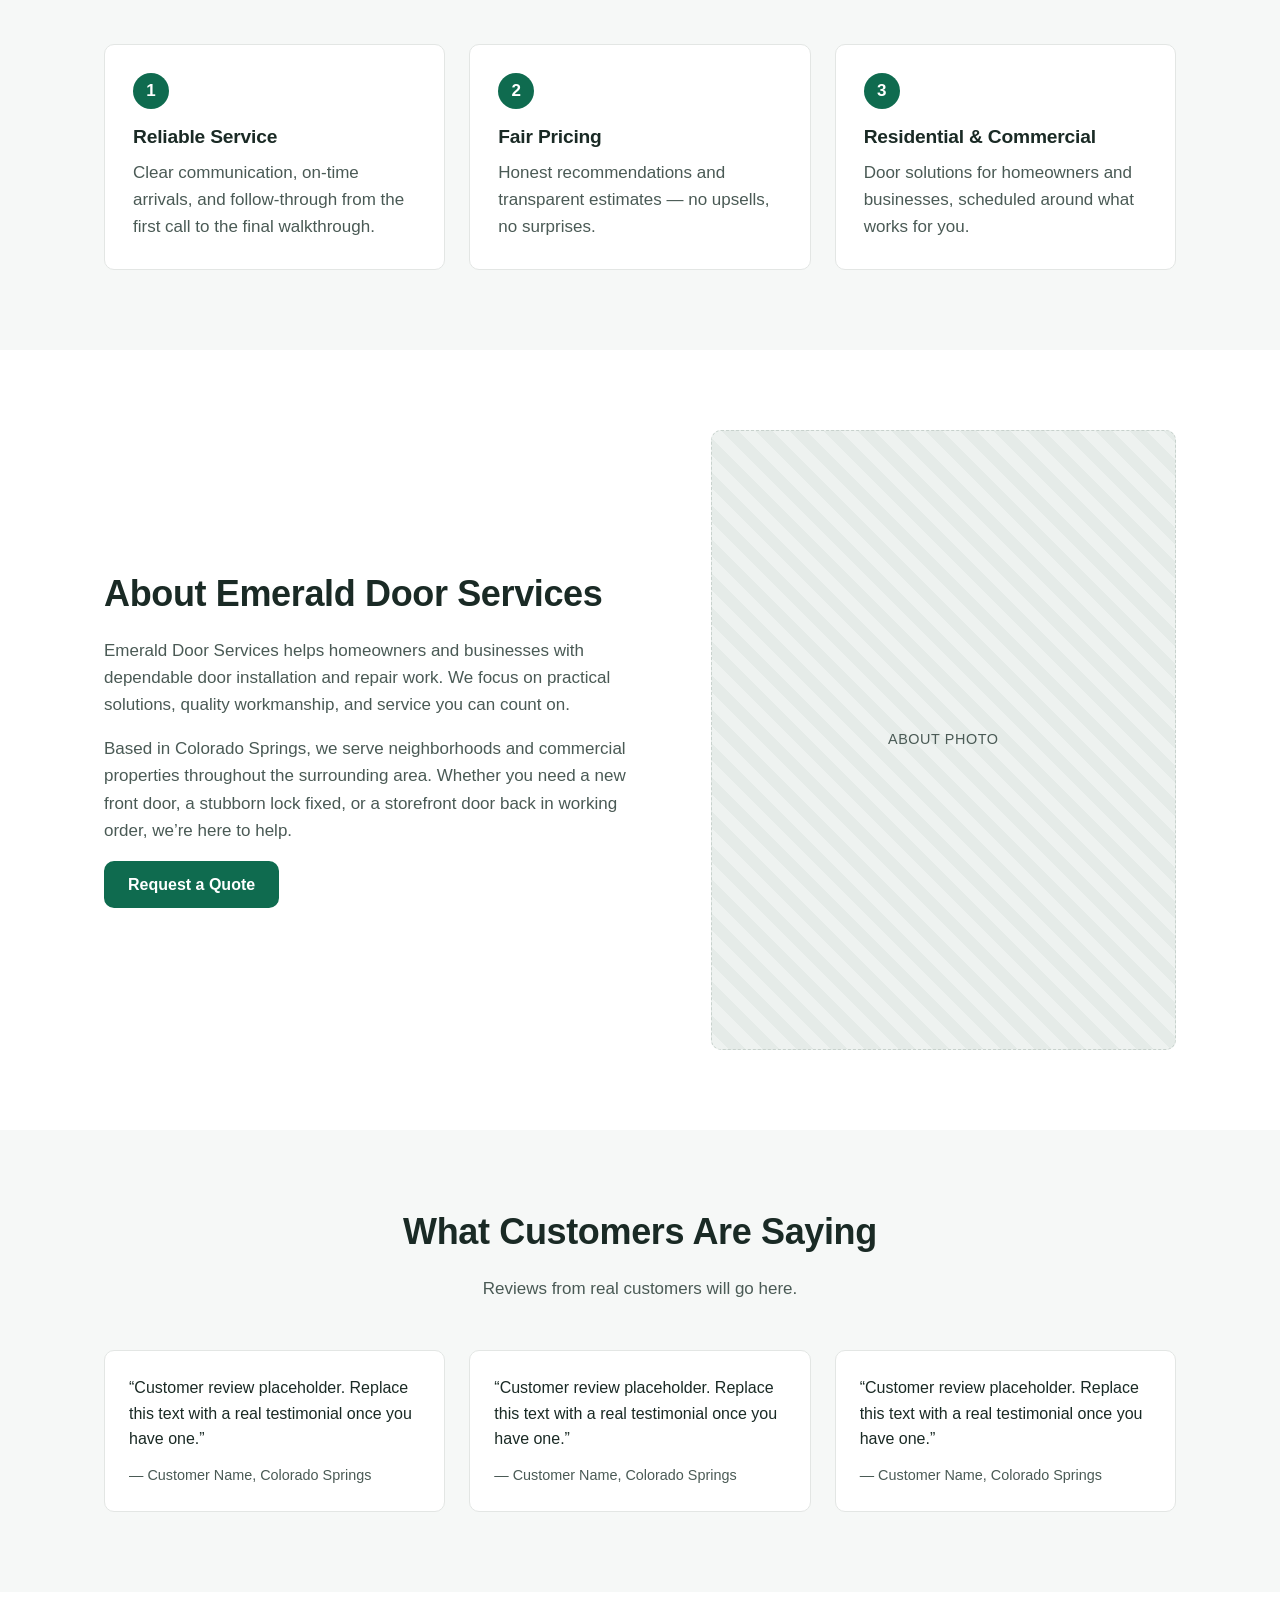
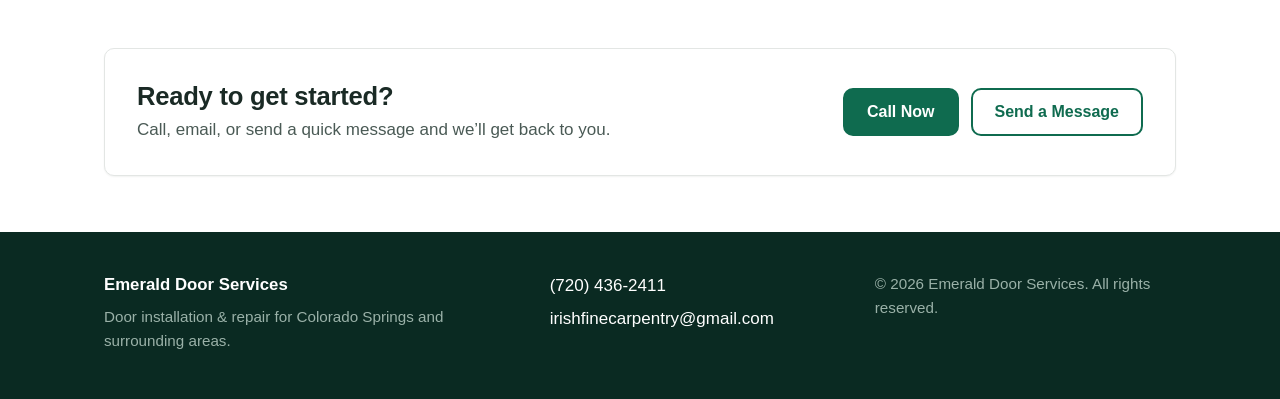
==== commit 07d0fd62: "Replace logo with new Emerald Door Services emblem (logo-only header)" ====
--- a/index.html
+++ b/index.html
@@ -13,11 +13,7 @@
   <header class="site-header">
     <div class="container header-inner">
       <a href="index.html" class="brand" aria-label="Emerald Door Services home">
-        <img src="Emerald-Door-Services.jpg" alt="Emerald Door Services logo" class="brand-mark-img" />
-        <span class="brand-text">
-          <span class="brand-name">Emerald Door Services</span>
-          <span class="brand-tag">Colorado Springs &amp; surrounding areas</span>
-        </span>
+        <img src="logo.jpg" alt="Emerald Door Services" class="brand-mark-img" />
       </a>
 
       <nav class="site-nav" aria-label="Primary">
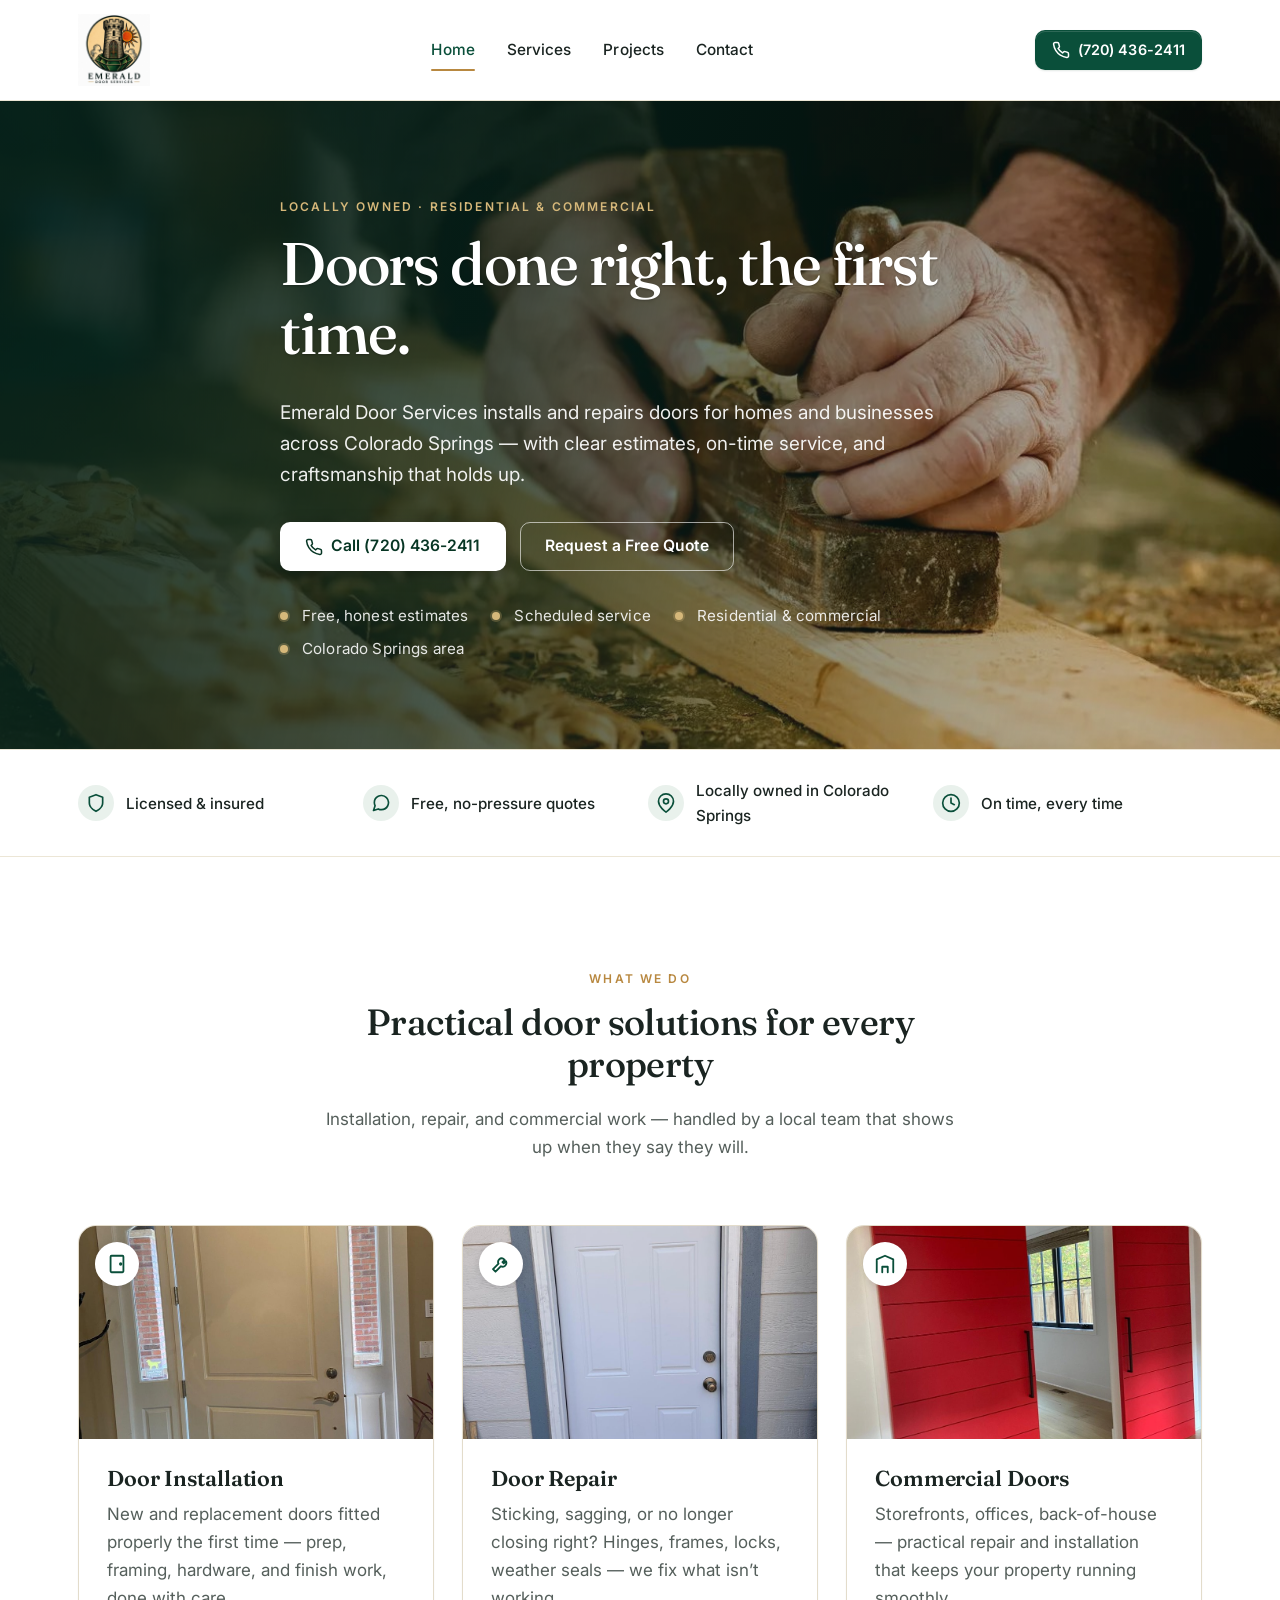
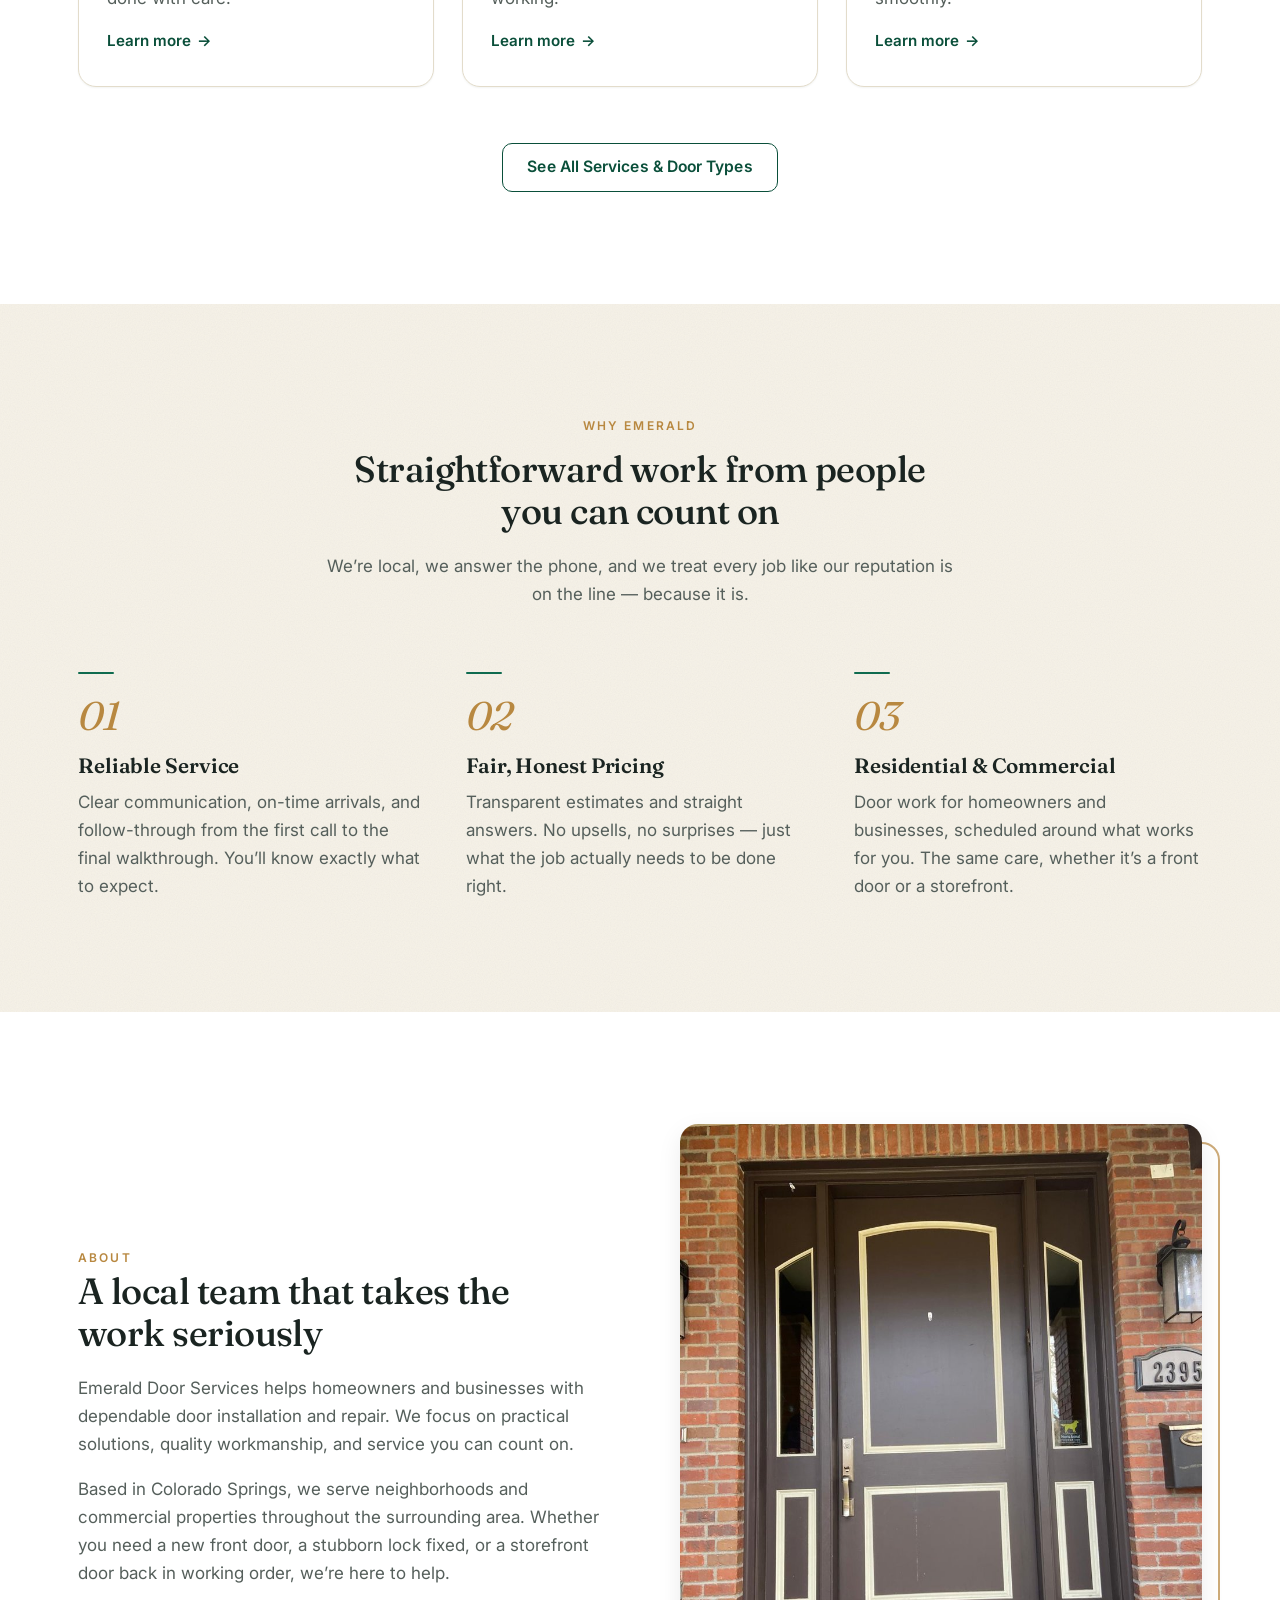
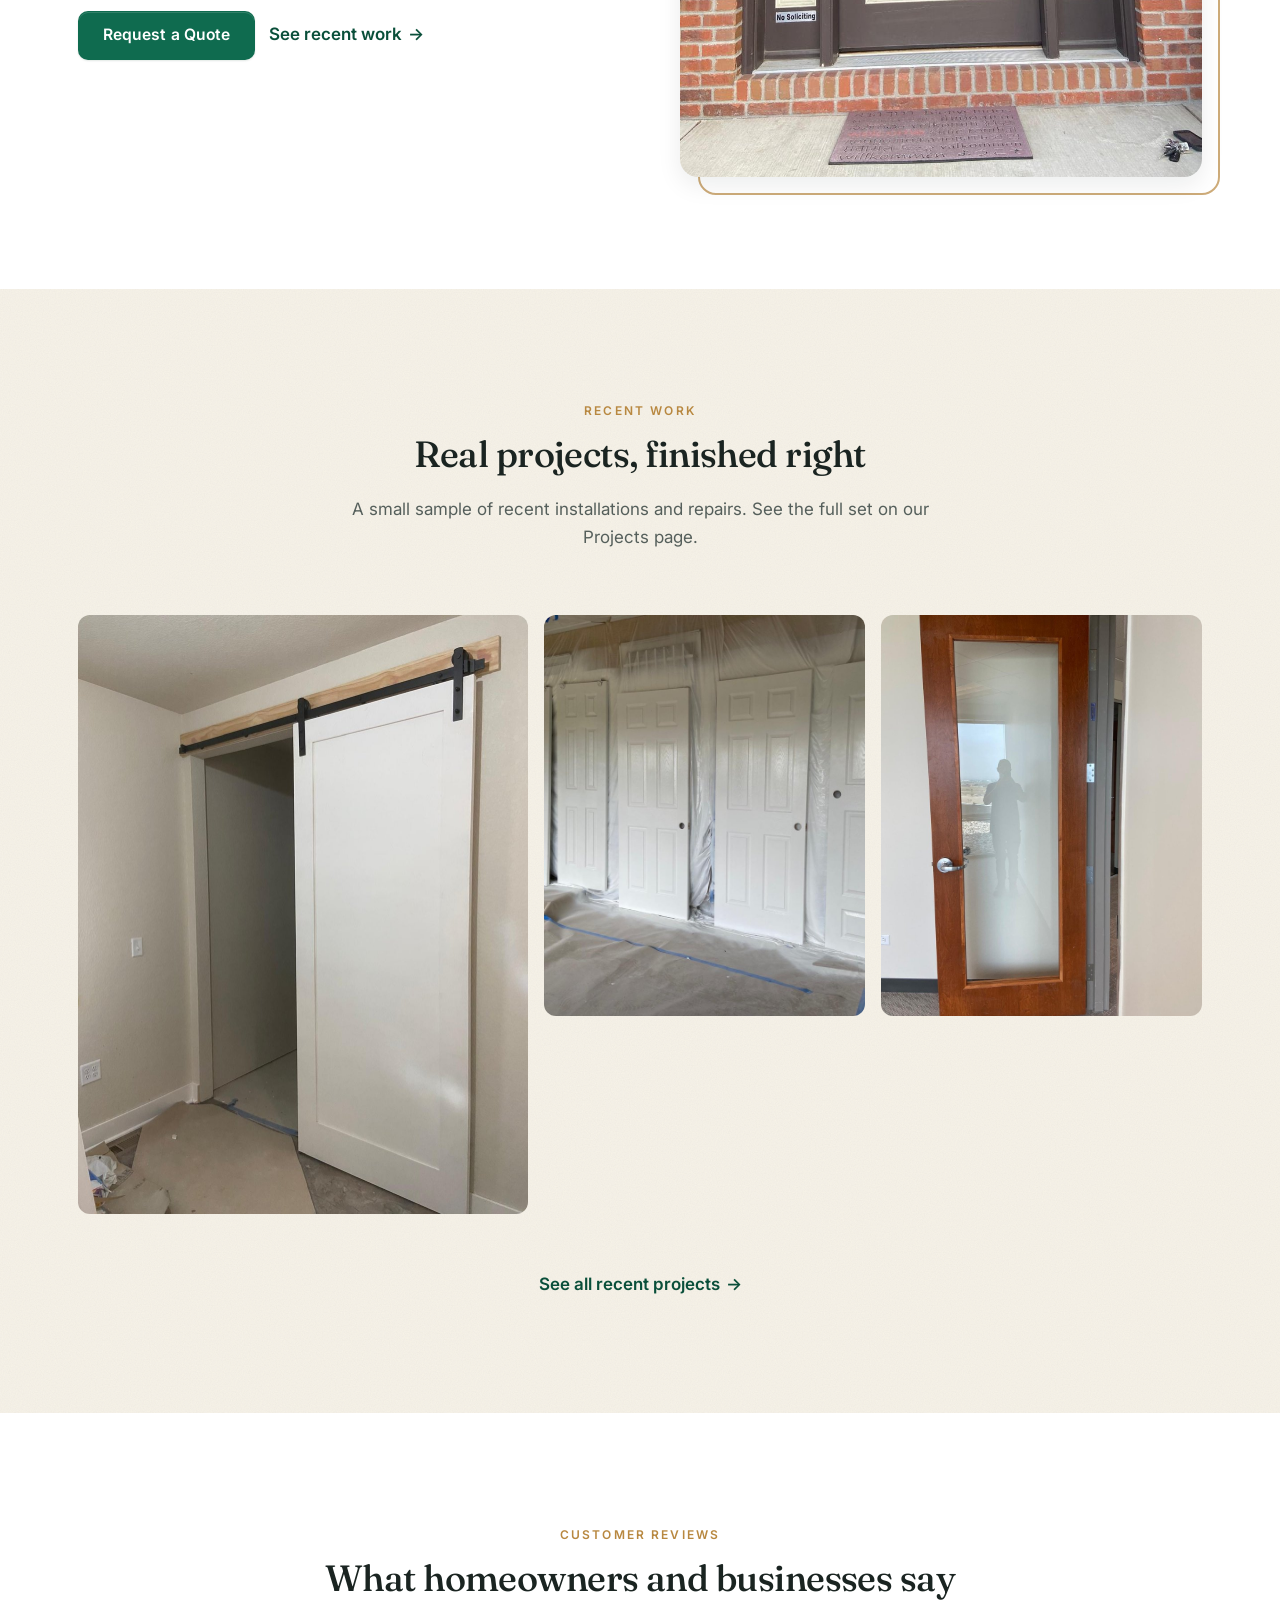
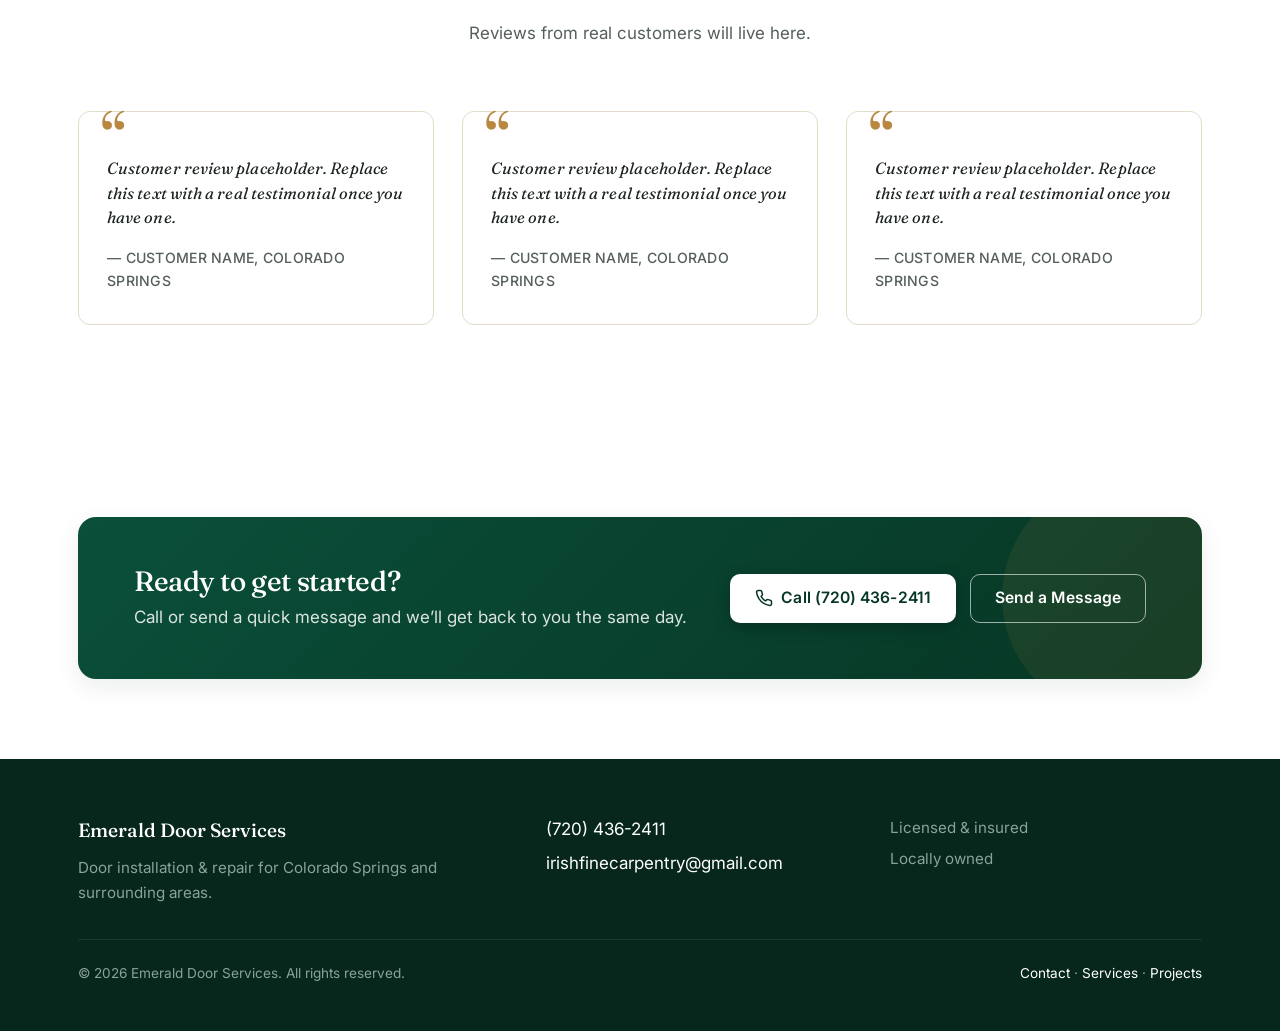
==== commit 85079647: "Redesign: photo-driven hero, premium typography, refined service cards and CTAs" ====
--- a/index.html
+++ b/index.html
@@ -5,6 +5,9 @@
   <meta name="viewport" content="width=device-width, initial-scale=1.0" />
   <title>Emerald Door Services | Door Installation & Repair in Colorado Springs</title>
   <meta name="description" content="Emerald Door Services provides reliable door installation, repair, and commercial door services for homes and businesses in Colorado Springs and surrounding areas." />
+  <link rel="preconnect" href="https://fonts.googleapis.com" />
+  <link rel="preconnect" href="https://fonts.gstatic.com" crossorigin />
+  <link href="https://fonts.googleapis.com/css2?family=Fraunces:opsz,wght@9..144,400;9..144,500;9..144,600&family=Inter:wght@400;500;600&display=swap" rel="stylesheet" />
   <link rel="stylesheet" href="style.css" />
 </head>
 <body>
@@ -23,7 +26,10 @@
         <a href="contact.html">Contact</a>
       </nav>
 
-      <a href="tel:+17204362411" class="btn btn-primary btn-sm header-cta">Call (720) 436-2411</a>
+      <a href="tel:+17204362411" class="btn btn-primary btn-sm header-cta">
+        <svg class="btn-icon" viewBox="0 0 24 24" fill="none" stroke="currentColor" stroke-width="2" stroke-linecap="round" stroke-linejoin="round" aria-hidden="true"><path d="M22 16.92v3a2 2 0 0 1-2.18 2 19.79 19.79 0 0 1-8.63-3.07 19.5 19.5 0 0 1-6-6 19.79 19.79 0 0 1-3.07-8.67A2 2 0 0 1 4.11 2h3a2 2 0 0 1 2 1.72c.13.96.37 1.9.72 2.81a2 2 0 0 1-.45 2.11L8.09 9.91a16 16 0 0 0 6 6l1.27-1.27a2 2 0 0 1 2.11-.45c.91.35 1.85.59 2.81.72A2 2 0 0 1 22 16.92z"/></svg>
+        (720) 436-2411
+      </a>
     </div>
   </header>
 
@@ -32,73 +38,109 @@
     <!-- ============ HERO ============ -->
     <section class="hero">
       <div class="container hero-inner">
-        <div class="hero-copy">
-          <p class="eyebrow">Locally owned &middot; Residential &amp; Commercial</p>
-          <h1>Reliable Door Installation and Repair in Colorado Springs</h1>
-          <p class="lead">
-            Emerald Door Services provides professional door installation, repair,
-            and commercial door services for homes and businesses in Colorado Springs
-            and surrounding areas.
-          </p>
-          <div class="cta-row">
-            <a href="tel:+17204362411" class="btn btn-primary">Call Now</a>
-            <a href="contact.html" class="btn btn-secondary">Request a Quote</a>
-          </div>
-          <ul class="hero-points">
-            <li>Reliable service</li>
-            <li>Fair, honest pricing</li>
-            <li>Scheduled service</li>
-            <li>Homes &amp; businesses</li>
-          </ul>
-        </div>
-
-        <div class="hero-image" aria-hidden="true">
-          <div class="placeholder-photo">
-            <span>Project Photo</span>
-          </div>
-        </div>
-      </div>
-    </section>
-
-    <!-- ============ SERVICES PREVIEW ============ -->
+        <p class="eyebrow">Locally owned &middot; Residential &amp; Commercial</p>
+        <h1>Doors done right, the first time.</h1>
+        <p class="lead">
+          Emerald Door Services installs and repairs doors for homes and businesses
+          across Colorado Springs &mdash; with clear estimates, on-time service,
+          and craftsmanship that holds up.
+        </p>
+        <div class="cta-row">
+          <a href="tel:+17204362411" class="btn btn-on-photo">
+            <svg class="btn-icon" viewBox="0 0 24 24" fill="none" stroke="currentColor" stroke-width="2" stroke-linecap="round" stroke-linejoin="round" aria-hidden="true"><path d="M22 16.92v3a2 2 0 0 1-2.18 2 19.79 19.79 0 0 1-8.63-3.07 19.5 19.5 0 0 1-6-6 19.79 19.79 0 0 1-3.07-8.67A2 2 0 0 1 4.11 2h3a2 2 0 0 1 2 1.72c.13.96.37 1.9.72 2.81a2 2 0 0 1-.45 2.11L8.09 9.91a16 16 0 0 0 6 6l1.27-1.27a2 2 0 0 1 2.11-.45c.91.35 1.85.59 2.81.72A2 2 0 0 1 22 16.92z"/></svg>
+            Call (720) 436-2411
+          </a>
+          <a href="contact.html" class="btn btn-on-photo btn-secondary-on-photo">Request a Free Quote</a>
+        </div>
+        <ul class="hero-points">
+          <li>Free, honest estimates</li>
+          <li>Scheduled service</li>
+          <li>Residential &amp; commercial</li>
+          <li>Colorado Springs area</li>
+        </ul>
+      </div>
+    </section>
+
+    <!-- ============ TRUST STRIP ============ -->
+    <section class="trust-strip">
+      <div class="container trust-strip-inner">
+        <div class="trust-item">
+          <div class="trust-item-icon" aria-hidden="true">
+            <svg viewBox="0 0 24 24" fill="none" stroke="currentColor" stroke-width="2" stroke-linecap="round" stroke-linejoin="round"><path d="M12 22s8-4 8-10V5l-8-3-8 3v7c0 6 8 10 8 10z"/></svg>
+          </div>
+          <span>Licensed &amp; insured</span>
+        </div>
+        <div class="trust-item">
+          <div class="trust-item-icon" aria-hidden="true">
+            <svg viewBox="0 0 24 24" fill="none" stroke="currentColor" stroke-width="2" stroke-linecap="round" stroke-linejoin="round"><path d="M21 11.5a8.38 8.38 0 0 1-.9 3.8 8.5 8.5 0 0 1-7.6 4.7 8.38 8.38 0 0 1-3.8-.9L3 21l1.9-5.7a8.38 8.38 0 0 1-.9-3.8 8.5 8.5 0 0 1 4.7-7.6 8.38 8.38 0 0 1 3.8-.9h.5a8.48 8.48 0 0 1 8 8v.5z"/></svg>
+          </div>
+          <span>Free, no-pressure quotes</span>
+        </div>
+        <div class="trust-item">
+          <div class="trust-item-icon" aria-hidden="true">
+            <svg viewBox="0 0 24 24" fill="none" stroke="currentColor" stroke-width="2" stroke-linecap="round" stroke-linejoin="round"><path d="M21 10c0 7-9 13-9 13s-9-6-9-13a9 9 0 0 1 18 0z"/><circle cx="12" cy="10" r="3"/></svg>
+          </div>
+          <span>Locally owned in Colorado Springs</span>
+        </div>
+        <div class="trust-item">
+          <div class="trust-item-icon" aria-hidden="true">
+            <svg viewBox="0 0 24 24" fill="none" stroke="currentColor" stroke-width="2" stroke-linecap="round" stroke-linejoin="round"><circle cx="12" cy="12" r="10"/><polyline points="12 6 12 12 16 14"/></svg>
+          </div>
+          <span>On time, every time</span>
+        </div>
+      </div>
+    </section>
+
+    <!-- ============ SERVICES ============ -->
     <section id="services" class="section">
       <div class="container">
         <header class="section-head">
-          <h2>Our Services</h2>
-          <p>Practical door solutions for every property.</p>
+          <span class="eyebrow">What we do</span>
+          <h2>Practical door solutions for every property</h2>
+          <p>Installation, repair, and commercial work &mdash; handled by a local team that shows up when they say they will.</p>
         </header>
 
-        <div class="grid grid-3">
-          <article class="card">
-            <div class="card-icon" aria-hidden="true">
-              <svg viewBox="0 0 24 24" fill="none" stroke="currentColor" stroke-width="1.8" stroke-linecap="round" stroke-linejoin="round">
-                <rect x="5" y="3" width="14" height="18" rx="1"/>
-                <circle cx="16" cy="12" r="0.8" fill="currentColor"/>
-              </svg>
-            </div>
-            <h3>Door Installation</h3>
-            <p>Professional installation for new and replacement doors that improve function, security, and appearance.</p>
+        <div class="service-cards">
+          <article class="service-card">
+            <div class="service-card-photo">
+              <img src="images/projects/project-01.jpg" alt="Door installation work" loading="lazy" />
+              <div class="service-card-badge" aria-hidden="true">
+                <svg viewBox="0 0 24 24" fill="none" stroke="currentColor" stroke-width="2" stroke-linecap="round" stroke-linejoin="round"><rect x="5" y="3" width="14" height="18" rx="1"/><circle cx="16" cy="12" r="0.8" fill="currentColor"/></svg>
+              </div>
+            </div>
+            <div class="service-card-body">
+              <h3>Door Installation</h3>
+              <p>New and replacement doors fitted properly the first time &mdash; prep, framing, hardware, and finish work, done with care.</p>
+              <a href="services.html#services" class="service-card-link">Learn more <span aria-hidden="true">&rarr;</span></a>
+            </div>
           </article>
 
-          <article class="card">
-            <div class="card-icon" aria-hidden="true">
-              <svg viewBox="0 0 24 24" fill="none" stroke="currentColor" stroke-width="1.8" stroke-linecap="round" stroke-linejoin="round">
-                <path d="M14.7 6.3a4 4 0 0 0-5.4 5.4l-6 6 2.7 2.7 6-6a4 4 0 0 0 5.4-5.4l-2.4 2.4-1.4-1.4 2.4-2.4z"/>
-              </svg>
-            </div>
-            <h3>Door Repair</h3>
-            <p>Repairs for doors that are damaged, sticking, misaligned, or no longer working properly.</p>
+          <article class="service-card">
+            <div class="service-card-photo">
+              <img src="images/projects/project-15.jpg" alt="Door repair work" loading="lazy" />
+              <div class="service-card-badge" aria-hidden="true">
+                <svg viewBox="0 0 24 24" fill="none" stroke="currentColor" stroke-width="2" stroke-linecap="round" stroke-linejoin="round"><path d="M14.7 6.3a4 4 0 0 0-5.4 5.4l-6 6 2.7 2.7 6-6a4 4 0 0 0 5.4-5.4l-2.4 2.4-1.4-1.4 2.4-2.4z"/></svg>
+              </div>
+            </div>
+            <div class="service-card-body">
+              <h3>Door Repair</h3>
+              <p>Sticking, sagging, or no longer closing right? Hinges, frames, locks, weather seals &mdash; we fix what isn&rsquo;t working.</p>
+              <a href="services.html#services" class="service-card-link">Learn more <span aria-hidden="true">&rarr;</span></a>
+            </div>
           </article>
 
-          <article class="card">
-            <div class="card-icon" aria-hidden="true">
-              <svg viewBox="0 0 24 24" fill="none" stroke="currentColor" stroke-width="1.8" stroke-linecap="round" stroke-linejoin="round">
-                <path d="M3 21V7l9-4 9 4v14"/>
-                <path d="M9 21v-6h6v6"/>
-              </svg>
-            </div>
-            <h3>Commercial Door Services</h3>
-            <p>Practical repair and installation support for commercial doors to help keep your property secure and operating smoothly.</p>
+          <article class="service-card">
+            <div class="service-card-photo">
+              <img src="images/projects/project-22.jpg" alt="Commercial door services" loading="lazy" />
+              <div class="service-card-badge" aria-hidden="true">
+                <svg viewBox="0 0 24 24" fill="none" stroke="currentColor" stroke-width="2" stroke-linecap="round" stroke-linejoin="round"><path d="M3 21V7l9-4 9 4v14"/><path d="M9 21v-6h6v6"/></svg>
+              </div>
+            </div>
+            <div class="service-card-body">
+              <h3>Commercial Doors</h3>
+              <p>Storefronts, offices, back-of-house &mdash; practical repair and installation that keeps your property running smoothly.</p>
+              <a href="services.html#services" class="service-card-link">Learn more <span aria-hidden="true">&rarr;</span></a>
+            </div>
           </article>
         </div>
 
@@ -108,29 +150,30 @@
       </div>
     </section>
 
-    <!-- ============ WHY CHOOSE US ============ -->
+    <!-- ============ WHY US ============ -->
     <section id="why" class="section section-alt">
       <div class="container">
         <header class="section-head">
-          <h2>Why Choose Emerald Door Services</h2>
-          <p>Straightforward work from a local team you can count on.</p>
+          <span class="eyebrow">Why Emerald</span>
+          <h2>Straightforward work from people you can count on</h2>
+          <p>We&rsquo;re local, we answer the phone, and we treat every job like our reputation is on the line &mdash; because it is.</p>
         </header>
 
-        <div class="grid grid-3">
+        <div class="features">
           <div class="feature">
-            <div class="feature-num">1</div>
+            <div class="feature-num">01</div>
             <h3>Reliable Service</h3>
-            <p>Clear communication, on-time arrivals, and follow-through from the first call to the final walkthrough.</p>
+            <p>Clear communication, on-time arrivals, and follow-through from the first call to the final walkthrough. You&rsquo;ll know exactly what to expect.</p>
           </div>
           <div class="feature">
-            <div class="feature-num">2</div>
-            <h3>Fair Pricing</h3>
-            <p>Honest recommendations and transparent estimates &mdash; no upsells, no surprises.</p>
+            <div class="feature-num">02</div>
+            <h3>Fair, Honest Pricing</h3>
+            <p>Transparent estimates and straight answers. No upsells, no surprises &mdash; just what the job actually needs to be done right.</p>
           </div>
           <div class="feature">
-            <div class="feature-num">3</div>
+            <div class="feature-num">03</div>
             <h3>Residential &amp; Commercial</h3>
-            <p>Door solutions for homeowners and businesses, scheduled around what works for you.</p>
+            <p>Door work for homeowners and businesses, scheduled around what works for you. The same care, whether it&rsquo;s a front door or a storefront.</p>
           </div>
         </div>
       </div>
@@ -140,11 +183,12 @@
     <section id="about" class="section">
       <div class="container about-inner">
         <div class="about-copy">
-          <h2>About Emerald Door Services</h2>
+          <span class="eyebrow">About</span>
+          <h2>A local team that takes the work seriously</h2>
           <p>
             Emerald Door Services helps homeowners and businesses with dependable
-            door installation and repair work. We focus on practical solutions,
-            quality workmanship, and service you can count on.
+            door installation and repair. We focus on practical solutions, quality
+            workmanship, and service you can count on.
           </p>
           <p>
             Based in Colorado Springs, we serve neighborhoods and commercial
@@ -152,35 +196,64 @@
             front door, a stubborn lock fixed, or a storefront door back in
             working order, we&rsquo;re here to help.
           </p>
-          <a href="contact.html" class="btn btn-primary">Request a Quote</a>
-        </div>
-        <div class="about-image" aria-hidden="true">
-          <div class="placeholder-photo placeholder-tall">
-            <span>About Photo</span>
-          </div>
-        </div>
+          <div class="cta-row">
+            <a href="contact.html" class="btn btn-primary">Request a Quote</a>
+            <a href="projects.html" class="link-arrow">See recent work <span class="arrow" aria-hidden="true">&rarr;</span></a>
+          </div>
+        </div>
+        <div class="about-image">
+          <img src="images/projects/project-04.jpg" alt="Recent door installation by Emerald Door Services" loading="lazy" />
+        </div>
+      </div>
+    </section>
+
+    <!-- ============ RECENT WORK TEASER ============ -->
+    <section class="section section-alt">
+      <div class="container">
+        <header class="section-head">
+          <span class="eyebrow">Recent Work</span>
+          <h2>Real projects, finished right</h2>
+          <p>A small sample of recent installations and repairs. See the full set on our Projects page.</p>
+        </header>
+
+        <div class="work-teaser">
+          <a href="projects.html" aria-label="See recent projects">
+            <img src="images/projects/project-07.jpg" alt="Recent door project" loading="lazy" />
+          </a>
+          <a href="projects.html" aria-label="See recent projects">
+            <img src="images/projects/project-18.jpg" alt="Recent door project" loading="lazy" />
+          </a>
+          <a href="projects.html" aria-label="See recent projects">
+            <img src="images/projects/project-26.jpg" alt="Recent door project" loading="lazy" />
+          </a>
+        </div>
+
+        <p class="section-foot">
+          <a href="projects.html" class="link-arrow">See all recent projects <span class="arrow" aria-hidden="true">&rarr;</span></a>
+        </p>
       </div>
     </section>
 
     <!-- ============ REVIEWS ============ -->
-    <section id="reviews" class="section section-alt">
+    <section id="reviews" class="section">
       <div class="container">
         <header class="section-head">
-          <h2>What Customers Are Saying</h2>
-          <p>Reviews from real customers will go here.</p>
+          <span class="eyebrow">Customer Reviews</span>
+          <h2>What homeowners and businesses say</h2>
+          <p>Reviews from real customers will live here.</p>
         </header>
 
-        <div class="grid grid-3">
+        <div class="reviews-grid">
           <blockquote class="review">
-            <p>&ldquo;Customer review placeholder. Replace this text with a real testimonial once you have one.&rdquo;</p>
+            <p>Customer review placeholder. Replace this text with a real testimonial once you have one.</p>
             <footer>&mdash; Customer Name, Colorado Springs</footer>
           </blockquote>
           <blockquote class="review">
-            <p>&ldquo;Customer review placeholder. Replace this text with a real testimonial once you have one.&rdquo;</p>
+            <p>Customer review placeholder. Replace this text with a real testimonial once you have one.</p>
             <footer>&mdash; Customer Name, Colorado Springs</footer>
           </blockquote>
           <blockquote class="review">
-            <p>&ldquo;Customer review placeholder. Replace this text with a real testimonial once you have one.&rdquo;</p>
+            <p>Customer review placeholder. Replace this text with a real testimonial once you have one.</p>
             <footer>&mdash; Customer Name, Colorado Springs</footer>
           </blockquote>
         </div>
@@ -188,16 +261,19 @@
     </section>
 
     <!-- ============ CONTACT CTA ============ -->
-    <section class="section contact-cta">
+    <section class="contact-cta">
       <div class="container">
         <div class="cta-band">
           <div>
             <h2>Ready to get started?</h2>
-            <p>Call, email, or send a quick message and we&rsquo;ll get back to you.</p>
+            <p>Call or send a quick message and we&rsquo;ll get back to you the same day.</p>
           </div>
           <div class="cta-row">
-            <a href="tel:+17204362411" class="btn btn-primary">Call Now</a>
-            <a href="contact.html" class="btn btn-secondary">Send a Message</a>
+            <a href="tel:+17204362411" class="btn btn-on-photo">
+              <svg class="btn-icon" viewBox="0 0 24 24" fill="none" stroke="currentColor" stroke-width="2" stroke-linecap="round" stroke-linejoin="round" aria-hidden="true"><path d="M22 16.92v3a2 2 0 0 1-2.18 2 19.79 19.79 0 0 1-8.63-3.07 19.5 19.5 0 0 1-6-6 19.79 19.79 0 0 1-3.07-8.67A2 2 0 0 1 4.11 2h3a2 2 0 0 1 2 1.72c.13.96.37 1.9.72 2.81a2 2 0 0 1-.45 2.11L8.09 9.91a16 16 0 0 0 6 6l1.27-1.27a2 2 0 0 1 2.11-.45c.91.35 1.85.59 2.81.72A2 2 0 0 1 22 16.92z"/></svg>
+              Call (720) 436-2411
+            </a>
+            <a href="contact.html" class="btn btn-on-photo btn-secondary-on-photo">Send a Message</a>
           </div>
         </div>
       </div>
@@ -207,23 +283,29 @@
 
   <!-- ============ FOOTER ============ -->
   <footer class="site-footer">
-    <div class="container footer-inner">
-      <div>
-        <p class="brand-name">Emerald Door Services</p>
-        <p class="muted">Door installation &amp; repair for Colorado Springs and surrounding areas.</p>
-      </div>
-      <div>
-        <p><a href="tel:+17204362411">(720) 436-2411</a></p>
-        <p><a href="mailto:irishfinecarpentry@gmail.com">irishfinecarpentry@gmail.com</a></p>
-      </div>
-      <div class="muted">
+    <div class="container">
+      <div class="footer-inner">
+        <div>
+          <p class="brand-name">Emerald Door Services</p>
+          <p class="muted">Door installation &amp; repair for Colorado Springs and surrounding areas.</p>
+        </div>
+        <div>
+          <p><a href="tel:+17204362411">(720) 436-2411</a></p>
+          <p><a href="mailto:irishfinecarpentry@gmail.com">irishfinecarpentry@gmail.com</a></p>
+        </div>
+        <div class="muted">
+          <p>Licensed &amp; insured</p>
+          <p>Locally owned</p>
+        </div>
+      </div>
+      <div class="footer-bottom">
         <p>&copy; <span class="year">2026</span> Emerald Door Services. All rights reserved.</p>
+        <p><a href="contact.html">Contact</a> &middot; <a href="services.html">Services</a> &middot; <a href="projects.html">Projects</a></p>
       </div>
     </div>
   </footer>
 
   <script>
-    // Keep the footer year current.
     document.querySelectorAll(".year").forEach(function (el) {
       el.textContent = new Date().getFullYear();
     });
--- a/style.css
+++ b/style.css
@@ -1,38 +1,64 @@
 /* =========================================================
    Emerald Door Services — style.css
-   Beginner-friendly, single stylesheet.
+   Redesigned: premium local contractor, photo-driven, calm.
    Sections:
-   1. Variables & resets
-   2. Base typography
-   3. Layout helpers (container, grid)
-   4. Buttons
-   5. Header / nav
-   6. Hero
-   7. Sections (services, why us, about, reviews, projects)
-   8. Contact + form
-   9. Footer
-   10. Responsive tweaks
+   1.  Variables, reset, base typography
+   2.  Layout helpers
+   3.  Buttons + CTAs
+   4.  Header / nav
+   5.  Hero (photo-driven)
+   6.  Page header (sub-pages)
+   7.  Section rhythm + paper texture
+   8.  Service cards (photo-headed)
+   9.  Why-us features
+   10. Door tiles
+   11. Recent-work teaser grid
+   12. Trust strip
+   13. About
+   14. Reviews
+   15. Projects slider
+   16. CTA band
+   17. Contact + form
+   18. Footer
+   19. Responsive tweaks
    ========================================================= */
 
-/* ---------- 1. Variables & resets ---------- */
+/* ---------- 1. Variables, reset, typography ---------- */
 :root {
-  --green-900: #0a4f3a;
-  --green-700: #0f6b4f;
-  --green-600: #168760;
-  --green-50:  #eaf5ef;
-
-  --ink:       #1a2a25;       /* main text */
-  --ink-soft:  #4a5a55;       /* secondary text */
-  --line:      #e3e6e4;       /* borders */
-  --bg:        #ffffff;
-  --bg-alt:    #f6f8f7;
-  --accent:    #d4a64a;       /* warm brass accent */
-
-  --radius: 10px;
-  --shadow-sm: 0 1px 2px rgba(10, 30, 25, 0.06);
-  --shadow-md: 0 6px 18px rgba(10, 30, 25, 0.08);
-
-  --max-width: 1120px;
+  /* Typography */
+  --font-serif: "Fraunces", "Cormorant Garamond", Georgia, "Times New Roman", serif;
+  --font-sans:  "Inter", -apple-system, BlinkMacSystemFont, "Segoe UI", Roboto, "Helvetica Neue", Arial, sans-serif;
+
+  /* Brand greens (deep emerald discipline) */
+  --green-900: #073624;   /* darkest, for hovers and on-photo overlays */
+  --green-800: #0a4f3a;   /* deep emerald, headings on cream, primary brand */
+  --green-700: #0f6b4f;   /* mid emerald, primary buttons */
+  --green-600: #168760;   /* accent rule, used sparingly */
+  --green-50:  #e9f1ec;   /* very light wash */
+
+  /* Brass accent (warm, dignified, used sparingly) */
+  --brass:      #b88840;
+  --brass-soft: #d6b87a;
+
+  /* Neutrals — warm, paper-feel */
+  --ink:       #1a2421;
+  --ink-soft:  #555f5b;
+  --ink-mute:  #7a8480;
+  --cream:     #f7f3e9;
+  --cream-deep:#efe8d5;
+  --line:      #e3dccb;
+  --line-soft: #ece6d6;
+  --white:     #ffffff;
+
+  /* Surface */
+  --radius:    12px;
+  --radius-lg: 18px;
+  --shadow-sm: 0 1px 2px rgba(10, 30, 25, 0.05);
+  --shadow-md: 0 8px 24px rgba(10, 30, 25, 0.08);
+  --shadow-lg: 0 22px 50px rgba(10, 30, 25, 0.14);
+  --shadow-inset-hi: inset 0 1px 0 rgba(255, 255, 255, 0.14);
+
+  --max-width: 1180px;
 }
 
 *,
@@ -47,13 +73,13 @@
 
 body {
   margin: 0;
-  font-family: -apple-system, BlinkMacSystemFont, "Segoe UI", Roboto,
-    "Helvetica Neue", Arial, sans-serif;
+  font-family: var(--font-sans);
   font-size: 17px;
-  line-height: 1.6;
+  line-height: 1.65;
   color: var(--ink);
-  background: var(--bg);
+  background: var(--white);
   -webkit-font-smoothing: antialiased;
+  text-rendering: optimizeLegibility;
 }
 
 img {
@@ -64,148 +90,221 @@
 a {
   color: var(--green-700);
   text-decoration: none;
+  transition: color 0.15s ease;
 }
 
 a:hover {
-  text-decoration: underline;
-}
-
-/* ---------- 2. Base typography ---------- */
-h1, h2, h3 {
+  color: var(--green-900);
+}
+
+/* Headings — Fraunces, lighter weight for elegance */
+h1, h2, h3, h4 {
+  font-family: var(--font-serif);
   color: var(--ink);
-  line-height: 1.2;
-  margin: 0 0 0.6em;
-  letter-spacing: -0.01em;
+  line-height: 1.15;
+  margin: 0 0 0.55em;
+  letter-spacing: -0.015em;
+  font-weight: 500;
 }
 
 h1 {
-  font-size: clamp(2rem, 4vw + 1rem, 3.25rem);
-  font-weight: 700;
+  font-size: clamp(2.25rem, 3.5vw + 1rem, 3.75rem);
+  font-weight: 500;
+  letter-spacing: -0.02em;
 }
 
 h2 {
-  font-size: clamp(1.6rem, 2vw + 1rem, 2.25rem);
-  font-weight: 700;
+  font-size: clamp(1.75rem, 1.6vw + 1rem, 2.5rem);
+  font-weight: 500;
 }
 
 h3 {
-  font-size: 1.2rem;
+  font-size: 1.25rem;
   font-weight: 600;
+  letter-spacing: -0.005em;
 }
 
 p {
   margin: 0 0 1em;
 }
 
+/* Eyebrow label — small, brass, restrained */
 .eyebrow {
+  font-family: var(--font-sans);
   text-transform: uppercase;
-  letter-spacing: 0.12em;
-  font-size: 0.8rem;
+  letter-spacing: 0.18em;
+  font-size: 0.75rem;
   font-weight: 600;
-  color: var(--green-700);
-  margin-bottom: 0.75em;
+  color: var(--brass);
+  margin-bottom: 1em;
 }
 
 .lead {
   font-size: 1.15rem;
   color: var(--ink-soft);
-  max-width: 60ch;
+  max-width: 56ch;
 }
 
 .muted {
-  color: var(--ink-soft);
+  color: var(--ink-mute);
   font-size: 0.95rem;
 }
 
-/* ---------- 3. Layout helpers ---------- */
+/* ---------- 2. Layout helpers ---------- */
 .container {
   width: 100%;
   max-width: var(--max-width);
   margin: 0 auto;
-  padding: 0 24px;
+  padding: 0 28px;
 }
 
 .section {
-  padding: 80px 0;
+  padding: 112px 0;
 }
 
 .section-alt {
-  background: var(--bg-alt);
+  background-color: var(--cream);
+  /* Paper grain — extremely subtle SVG noise, 4% alpha */
+  background-image: url("data:image/svg+xml;utf8,<svg xmlns='http://www.w3.org/2000/svg' width='240' height='240'><filter id='n'><feTurbulence type='fractalNoise' baseFrequency='0.85' numOctaves='2' stitchTiles='stitch'/><feColorMatrix values='0 0 0 0 0.12 0 0 0 0 0.10 0 0 0 0 0.06 0 0 0 0.05 0'/></filter><rect width='100%' height='100%' filter='url(%23n)'/></svg>");
+  background-repeat: repeat;
 }
 
 .section-head {
   text-align: center;
-  margin-bottom: 48px;
+  margin: 0 auto 64px;
+  max-width: 640px;
+}
+
+.section-head .eyebrow {
+  display: block;
 }
 
 .section-head p {
   color: var(--ink-soft);
-  max-width: 56ch;
-  margin: 0 auto;
+  margin: 0;
+}
+
+.section-foot {
+  text-align: center;
+  margin: 56px 0 0;
 }
 
 .grid {
   display: grid;
-  gap: 24px;
+  gap: 28px;
 }
 
 .grid-3 {
   grid-template-columns: repeat(3, 1fr);
 }
 
-/* ---------- 4. Buttons ---------- */
+/* ---------- 3. Buttons ---------- */
 .btn {
-  display: inline-block;
-  padding: 12px 22px;
-  border-radius: var(--radius);
+  --btn-bg: var(--green-700);
+  --btn-fg: #fff;
+  --btn-border: transparent;
+  display: inline-flex;
+  align-items: center;
+  justify-content: center;
+  gap: 8px;
+  padding: 14px 24px;
+  border-radius: 10px;
+  font-family: var(--font-sans);
   font-weight: 600;
-  font-size: 1rem;
+  font-size: 0.98rem;
   text-align: center;
-  border: 2px solid transparent;
+  border: 1px solid var(--btn-border);
+  background: var(--btn-bg);
+  color: var(--btn-fg);
   cursor: pointer;
-  transition: background 0.15s ease, color 0.15s ease, border-color 0.15s ease;
+  transition:
+    background 0.15s ease,
+    color 0.15s ease,
+    border-color 0.15s ease,
+    box-shadow 0.2s ease,
+    transform 0.15s ease;
   text-decoration: none;
   line-height: 1.2;
+  letter-spacing: 0.005em;
 }
 
 .btn:hover {
   text-decoration: none;
 }
 
+.btn .btn-icon {
+  width: 18px;
+  height: 18px;
+  flex: 0 0 18px;
+}
+
 .btn-primary {
-  background: var(--green-700);
+  --btn-bg: var(--green-700);
+  --btn-fg: #fff;
+  box-shadow: var(--shadow-inset-hi), 0 1px 2px rgba(7, 54, 36, 0.12);
+}
+
+.btn-primary:hover {
+  --btn-bg: var(--green-900);
   color: #fff;
-  border-color: var(--green-700);
-}
-
-.btn-primary:hover {
-  background: var(--green-900);
-  border-color: var(--green-900);
+  transform: translateY(-1px);
+  box-shadow: var(--shadow-inset-hi), 0 8px 22px rgba(7, 54, 36, 0.22);
 }
 
 .btn-secondary {
-  background: #fff;
-  color: var(--green-700);
-  border-color: var(--green-700);
+  --btn-bg: transparent;
+  --btn-fg: var(--green-800);
+  --btn-border: var(--green-800);
 }
 
 .btn-secondary:hover {
-  background: var(--green-50);
+  --btn-bg: var(--green-800);
+  --btn-fg: #fff;
+  color: #fff;
+  transform: translateY(-1px);
 }
 
 .btn-ghost {
-  background: transparent;
+  --btn-bg: transparent;
+  --btn-fg: var(--ink);
+  --btn-border: var(--line);
+}
+
+.btn-ghost:hover {
+  --btn-border: var(--ink);
   color: var(--ink);
-  border-color: var(--line);
-}
-
-.btn-ghost:hover {
-  border-color: var(--ink);
+}
+
+/* Light-on-dark button variant for hero overlay */
+.btn-on-photo {
+  --btn-bg: #fff;
+  --btn-fg: var(--green-900);
+  box-shadow: 0 4px 16px rgba(0, 0, 0, 0.25);
+}
+
+.btn-on-photo:hover {
+  --btn-bg: var(--cream);
+  color: var(--green-900);
+  transform: translateY(-1px);
+}
+
+.btn-on-photo.btn-secondary-on-photo {
+  --btn-bg: transparent;
+  --btn-fg: #fff;
+  --btn-border: rgba(255, 255, 255, 0.6);
+  box-shadow: none;
+}
+
+.btn-on-photo.btn-secondary-on-photo:hover {
+  --btn-bg: rgba(255, 255, 255, 0.12);
+  --btn-fg: #fff;
+  --btn-border: #fff;
+  color: #fff;
 }
 
 .btn-sm {
-  padding: 9px 16px;
-  font-size: 0.92rem;
+  padding: 10px 16px;
+  font-size: 0.9rem;
 }
 
 .btn-block {
@@ -216,18 +315,45 @@
 .cta-row {
   display: flex;
   flex-wrap: wrap;
-  gap: 12px;
-  margin-top: 8px;
-}
-
-/* ---------- 5. Header / nav ---------- */
+  gap: 14px;
+  margin-top: 24px;
+}
+
+/* Inline text link with brass underline on hover */
+.link-arrow {
+  font-family: var(--font-sans);
+  color: var(--green-800);
+  font-weight: 600;
+  display: inline-flex;
+  align-items: center;
+  gap: 6px;
+  padding-bottom: 2px;
+  border-bottom: 1px solid transparent;
+  transition: border-color 0.2s ease, color 0.15s ease;
+}
+
+.link-arrow:hover {
+  border-bottom-color: var(--brass);
+  color: var(--green-900);
+}
+
+.link-arrow .arrow {
+  transition: transform 0.2s ease;
+}
+
+.link-arrow:hover .arrow {
+  transform: translateX(3px);
+}
+
+/* ---------- 4. Header / nav ---------- */
 .site-header {
   position: sticky;
   top: 0;
   z-index: 50;
-  background: rgba(255, 255, 255, 0.95);
-  backdrop-filter: saturate(140%) blur(6px);
-  border-bottom: 1px solid var(--line);
+  background: rgba(255, 255, 255, 0.92);
+  backdrop-filter: saturate(140%) blur(10px);
+  -webkit-backdrop-filter: saturate(140%) blur(10px);
+  border-bottom: 1px solid var(--line-soft);
 }
 
 .header-inner {
@@ -255,48 +381,35 @@
   height: 72px;
   object-fit: contain;
   display: block;
-  transition: transform 0.15s ease;
+  transition: transform 0.2s ease;
 }
 
 .brand:hover .brand-mark-img {
   transform: scale(1.04);
 }
 
-.brand-text {
-  display: flex;
-  flex-direction: column;
-  line-height: 1.15;
-}
-
-.brand-name {
-  font-weight: 700;
-  font-size: 1.05rem;
-}
-
-.brand-tag {
-  font-size: 0.78rem;
-  color: var(--ink-soft);
-}
-
 .site-nav {
   display: flex;
-  gap: 24px;
+  gap: 32px;
 }
 
 .site-nav a {
   color: var(--ink);
+  font-family: var(--font-sans);
   font-weight: 500;
-  font-size: 0.95rem;
+  font-size: 0.96rem;
+  letter-spacing: 0.005em;
+  padding: 6px 0;
+  position: relative;
 }
 
 .site-nav a:hover {
-  color: var(--green-700);
+  color: var(--green-800);
   text-decoration: none;
 }
 
 .site-nav a[aria-current="page"] {
-  color: var(--green-700);
-  position: relative;
+  color: var(--green-800);
 }
 
 .site-nav a[aria-current="page"]::after {
@@ -304,108 +417,270 @@
   position: absolute;
   left: 0;
   right: 0;
-  bottom: -6px;
+  bottom: -2px;
   height: 2px;
-  background: var(--green-600);
+  background: var(--brass);
   border-radius: 2px;
 }
 
-/* ---------- 6. Hero ---------- */
+.header-cta {
+  --btn-bg: var(--green-800);
+}
+
+/* ---------- 5. Hero (photo-driven) ---------- */
 .hero {
-  background: linear-gradient(180deg, var(--green-50) 0%, #ffffff 100%);
-  padding: 72px 0 56px;
+  position: relative;
+  min-height: 620px;
+  display: flex;
+  align-items: center;
+  color: #fff;
+  overflow: hidden;
+  isolation: isolate;
+}
+
+.hero::before {
+  content: "";
+  position: absolute;
+  inset: 0;
+  background-image:
+    linear-gradient(105deg, rgba(7, 36, 28, 0.92) 0%, rgba(7, 36, 28, 0.74) 40%, rgba(7, 36, 28, 0.36) 75%, rgba(7, 36, 28, 0.18) 100%),
+    var(--hero-photo, url("images/carpentry-1.jpg"));
+  background-size: cover;
+  background-position: center;
+  z-index: -1;
+  transform: scale(1.02);
 }
 
 .hero-inner {
-  display: grid;
-  grid-template-columns: 1.1fr 1fr;
-  gap: 48px;
-  align-items: center;
-}
-
-.hero-copy h1 {
+  padding: 96px 0 88px;
+  max-width: 720px;
+}
+
+.hero .eyebrow {
+  color: var(--brass-soft);
+}
+
+.hero h1 {
+  color: #fff;
   margin-bottom: 0.5em;
+  text-shadow: 0 1px 2px rgba(0, 0, 0, 0.25);
+}
+
+.hero .lead {
+  color: rgba(255, 255, 255, 0.92);
+  max-width: 56ch;
+  font-size: 1.18rem;
 }
 
 .hero-points {
   list-style: none;
-  margin: 28px 0 0;
+  margin: 32px 0 0;
   padding: 0;
   display: flex;
   flex-wrap: wrap;
-  gap: 10px 18px;
+  gap: 8px 24px;
 }
 
 .hero-points li {
   position: relative;
   padding-left: 22px;
   font-size: 0.95rem;
-  color: var(--ink-soft);
+  color: rgba(255, 255, 255, 0.88);
+  letter-spacing: 0.01em;
 }
 
 .hero-points li::before {
   content: "";
   position: absolute;
   left: 0;
-  top: 0.55em;
-  width: 12px;
-  height: 12px;
+  top: 0.6em;
+  width: 8px;
+  height: 8px;
   border-radius: 50%;
-  background: var(--green-600);
-}
-
-.hero-image {
-  display: flex;
-  justify-content: center;
-}
-
-/* ---------- 7. Cards, features, reviews, gallery ---------- */
-.card {
+  background: var(--brass-soft);
+  box-shadow: 0 0 0 2px rgba(214, 184, 122, 0.25);
+}
+
+.hero .cta-row {
+  margin-top: 32px;
+}
+
+/* ---------- 6. Page header (sub-pages) ---------- */
+.page-header {
+  background: var(--cream);
+  background-image: url("data:image/svg+xml;utf8,<svg xmlns='http://www.w3.org/2000/svg' width='240' height='240'><filter id='n'><feTurbulence type='fractalNoise' baseFrequency='0.85' numOctaves='2' stitchTiles='stitch'/><feColorMatrix values='0 0 0 0 0.12 0 0 0 0 0.10 0 0 0 0 0.06 0 0 0 0.05 0'/></filter><rect width='100%' height='100%' filter='url(%23n)'/></svg>");
+  background-repeat: repeat;
+  padding: 88px 0 64px;
+  border-bottom: 1px solid var(--line-soft);
+}
+
+.page-header h1 {
+  margin-bottom: 0.25em;
+  font-size: clamp(2rem, 3vw + 1rem, 3.25rem);
+}
+
+.page-header .lead {
+  margin-bottom: 0;
+  max-width: 60ch;
+}
+
+/* ---------- 7. (Section rhythm declared above) ---------- */
+
+/* ---------- 8. Service cards (photo-headed) ---------- */
+.service-cards {
+  display: grid;
+  grid-template-columns: repeat(3, 1fr);
+  gap: 28px;
+}
+
+.service-card {
   background: #fff;
+  border-radius: var(--radius-lg);
+  overflow: hidden;
   border: 1px solid var(--line);
-  border-radius: var(--radius);
-  padding: 28px;
   box-shadow: var(--shadow-sm);
-  transition: transform 0.15s ease, box-shadow 0.15s ease;
-}
-
-.card:hover {
-  transform: translateY(-2px);
+  display: flex;
+  flex-direction: column;
+  transition: transform 0.25s ease, box-shadow 0.25s ease, border-color 0.25s ease;
+}
+
+.service-card:hover {
+  transform: translateY(-4px);
   box-shadow: var(--shadow-md);
-}
-
-.card-icon {
+  border-color: var(--line-soft);
+}
+
+.service-card-photo {
+  position: relative;
+  aspect-ratio: 5 / 3;
+  overflow: hidden;
+  background: var(--cream-deep);
+}
+
+.service-card-photo img {
+  width: 100%;
+  height: 100%;
+  object-fit: cover;
+  transition: transform 0.6s ease;
+}
+
+.service-card:hover .service-card-photo img {
+  transform: scale(1.05);
+}
+
+.service-card-badge {
+  position: absolute;
+  top: 16px;
+  left: 16px;
   width: 44px;
   height: 44px;
-  border-radius: 8px;
-  background: var(--green-50);
-  color: var(--green-700);
+  border-radius: 50%;
+  background: #fff;
+  color: var(--green-800);
   display: flex;
   align-items: center;
   justify-content: center;
+  box-shadow: 0 2px 10px rgba(0, 0, 0, 0.12);
+}
+
+.service-card-badge svg {
+  width: 22px;
+  height: 22px;
+}
+
+.service-card-body {
+  padding: 28px 28px 30px;
+  flex: 1;
+  display: flex;
+  flex-direction: column;
+}
+
+.service-card-body h3 {
+  margin-bottom: 0.4em;
+  font-size: 1.35rem;
+}
+
+.service-card-body p {
+  color: var(--ink-soft);
   margin-bottom: 16px;
-}
-
-.card-icon svg {
-  width: 24px;
-  height: 24px;
-}
-
-.card p {
+  flex: 1;
+}
+
+.service-card-link {
+  font-family: var(--font-sans);
+  color: var(--green-800);
+  font-weight: 600;
+  font-size: 0.95rem;
+  display: inline-flex;
+  align-items: center;
+  gap: 6px;
+  padding-bottom: 2px;
+  border-bottom: 1px solid transparent;
+  transition: border-color 0.2s ease, color 0.15s ease, gap 0.2s ease;
+  align-self: flex-start;
+}
+
+.service-card-link:hover {
+  border-bottom-color: var(--brass);
+  color: var(--green-900);
+  gap: 10px;
+}
+
+/* ---------- 9. Why-us / features ---------- */
+.features {
+  display: grid;
+  grid-template-columns: repeat(3, 1fr);
+  gap: 40px;
+}
+
+.feature {
+  padding: 0;
+  position: relative;
+}
+
+.feature-num {
+  font-family: var(--font-serif);
+  font-style: italic;
+  font-weight: 400;
+  color: var(--brass);
+  font-size: 2.5rem;
+  line-height: 1;
+  margin-bottom: 18px;
+  letter-spacing: -0.02em;
+}
+
+.feature::before {
+  content: "";
+  display: block;
+  width: 36px;
+  height: 2px;
+  background: var(--green-700);
+  margin-bottom: 22px;
+  border-radius: 2px;
+}
+
+.feature h3 {
+  margin-bottom: 0.5em;
+  font-size: 1.3rem;
+}
+
+.feature p {
   color: var(--ink-soft);
   margin-bottom: 0;
 }
 
-/* Door Types tiles (3x3 grid of door categories) */
+/* ---------- 10. Door tiles (existing, refined) ---------- */
 .door-types-grid {
-  gap: 20px;
+  display: grid;
+  grid-template-columns: repeat(3, 1fr);
+  gap: 18px;
 }
 
 .door-tile {
   background: #fff;
   border: 1px solid var(--line);
   border-radius: var(--radius);
-  padding: 24px 20px;
+  padding: 26px 18px;
   box-shadow: var(--shadow-sm);
   display: flex;
   flex-direction: column;
@@ -419,7 +694,7 @@
   height: 52px;
   border-radius: 10px;
   background: var(--green-50);
-  color: var(--green-700);
+  color: var(--green-800);
   display: flex;
   align-items: center;
   justify-content: center;
@@ -431,147 +706,376 @@
 }
 
 .door-tile h3 {
-  font-size: 1rem;
+  font-family: var(--font-sans);
+  font-size: 0.98rem;
+  font-weight: 600;
+  letter-spacing: -0.005em;
   margin: 0;
   color: var(--ink);
 }
 
-.feature {
+/* ---------- 11. Recent-work teaser grid (home) ---------- */
+.work-teaser {
+  display: grid;
+  grid-template-columns: 1.4fr 1fr 1fr;
+  gap: 16px;
+  margin-bottom: 32px;
+}
+
+.work-teaser a {
+  display: block;
+  aspect-ratio: 4 / 5;
+  border-radius: var(--radius);
+  overflow: hidden;
+  background: var(--cream-deep);
+  position: relative;
+}
+
+.work-teaser a:first-child {
+  aspect-ratio: auto;
+  grid-row: span 2;
+}
+
+.work-teaser img {
+  width: 100%;
+  height: 100%;
+  object-fit: cover;
+  transition: transform 0.6s ease;
+}
+
+.work-teaser a:hover img {
+  transform: scale(1.04);
+}
+
+/* ---------- 12. Trust strip ---------- */
+.trust-strip {
   background: #fff;
-  border: 1px solid var(--line);
-  border-radius: var(--radius);
-  padding: 28px;
-}
-
-.feature-num {
+  border-top: 1px solid var(--line-soft);
+  border-bottom: 1px solid var(--line-soft);
+  padding: 28px 0;
+}
+
+.trust-strip-inner {
+  display: grid;
+  grid-template-columns: repeat(4, 1fr);
+  gap: 16px;
+  align-items: center;
+}
+
+.trust-item {
+  display: flex;
+  align-items: center;
+  gap: 12px;
+  color: var(--ink);
+  font-weight: 500;
+  font-size: 0.95rem;
+}
+
+.trust-item-icon {
   width: 36px;
   height: 36px;
   border-radius: 50%;
-  background: var(--green-700);
-  color: #fff;
+  background: var(--green-50);
+  color: var(--green-800);
   display: flex;
   align-items: center;
   justify-content: center;
-  font-weight: 700;
-  margin-bottom: 16px;
-}
-
-.feature p {
-  color: var(--ink-soft);
-  margin-bottom: 0;
-}
-
+  flex: 0 0 36px;
+}
+
+.trust-item-icon svg {
+  width: 20px;
+  height: 20px;
+}
+
+/* ---------- 13. About ---------- */
 .about-inner {
   display: grid;
-  grid-template-columns: 1.2fr 1fr;
-  gap: 48px;
+  grid-template-columns: 1fr 1fr;
+  gap: 80px;
   align-items: center;
 }
 
 .about-copy p {
   color: var(--ink-soft);
+}
+
+.about-image {
+  position: relative;
+}
+
+.about-image img {
+  width: 100%;
+  aspect-ratio: 4 / 5;
+  object-fit: cover;
+  border-radius: var(--radius-lg);
+  box-shadow: var(--shadow-md);
+}
+
+.about-image::after {
+  content: "";
+  position: absolute;
+  inset: 18px -18px -18px 18px;
+  border: 2px solid var(--brass);
+  border-radius: var(--radius-lg);
+  z-index: -1;
+  opacity: 0.7;
+}
+
+/* ---------- 14. Reviews ---------- */
+.reviews-grid {
+  display: grid;
+  grid-template-columns: repeat(3, 1fr);
+  gap: 28px;
 }
 
 .review {
   background: #fff;
   border: 1px solid var(--line);
   border-radius: var(--radius);
-  padding: 24px;
+  padding: 32px 28px;
   margin: 0;
+  position: relative;
+}
+
+.review::before {
+  content: "\201C";
+  position: absolute;
+  top: -8px;
+  left: 22px;
+  font-family: var(--font-serif);
+  font-size: 4.5rem;
+  line-height: 1;
+  color: var(--brass);
+  font-weight: 400;
 }
 
 .review p {
   color: var(--ink);
-  font-size: 1rem;
-  margin-bottom: 12px;
+  font-size: 1.02rem;
+  margin-bottom: 16px;
+  margin-top: 12px;
+  font-family: var(--font-serif);
+  font-style: italic;
+  font-weight: 400;
+  letter-spacing: 0.005em;
+  line-height: 1.5;
 }
 
 .review footer {
   color: var(--ink-soft);
-  font-size: 0.9rem;
-}
-
-.gallery .placeholder-photo {
-  aspect-ratio: 4 / 3;
-}
-
-.gallery img {
-  width: 100%;
-  aspect-ratio: 4 / 3;
+  font-size: 0.88rem;
+  font-weight: 500;
+  letter-spacing: 0.02em;
+  text-transform: uppercase;
+}
+
+/* ---------- 15. Projects horizontal slider ---------- */
+.projects-slider {
+  position: relative;
+  margin: 0 -8px;
+}
+
+.slider-track {
+  display: flex;
+  gap: 18px;
+  overflow-x: auto;
+  overflow-y: hidden;
+  scroll-snap-type: x mandatory;
+  scroll-behavior: smooth;
+  padding: 4px 8px 14px;
+  scrollbar-width: none;
+  -ms-overflow-style: none;
+  -webkit-overflow-scrolling: touch;
+}
+
+.slider-track::-webkit-scrollbar {
+  display: none;
+}
+
+.slider-track:focus {
+  outline: none;
+}
+
+.slider-track img {
+  flex: 0 0 auto;
+  width: 400px;
+  height: 300px;
   object-fit: cover;
+  scroll-snap-align: start;
   border-radius: var(--radius);
-  display: block;
-  background: var(--bg-alt);
-}
-
-/* Placeholder photo blocks (until real images are added) */
-.placeholder-photo {
-  width: 100%;
-  aspect-ratio: 4 / 3;
-  border-radius: var(--radius);
-  background:
-    repeating-linear-gradient(
-      45deg,
-      #eef2f0 0 12px,
-      #e5ebe8 12px 24px
-    );
-  border: 1px dashed #c8d2cd;
+  background: var(--cream-deep);
+  box-shadow: var(--shadow-sm);
+}
+
+.slider-btn {
+  position: absolute;
+  top: 50%;
+  transform: translateY(-50%);
+  width: 50px;
+  height: 50px;
+  border-radius: 50%;
+  border: 1px solid var(--line);
+  background: #fff;
+  color: var(--ink);
+  cursor: pointer;
   display: flex;
   align-items: center;
   justify-content: center;
-  color: var(--ink-soft);
-  font-size: 0.9rem;
+  box-shadow: var(--shadow-md);
+  z-index: 5;
+  transition: background 0.15s ease, color 0.15s ease, opacity 0.15s ease, transform 0.15s ease;
+  padding: 0;
+}
+
+.slider-btn svg {
+  width: 22px;
+  height: 22px;
+}
+
+.slider-btn:hover {
+  background: var(--green-800);
+  color: #fff;
+  border-color: var(--green-800);
+}
+
+.slider-btn:disabled {
+  opacity: 0.3;
+  cursor: default;
+  transform: translateY(-50%);
+}
+
+.slider-btn:disabled:hover {
+  background: #fff;
+  color: var(--ink);
+  border-color: var(--line);
+}
+
+.slider-prev {
+  left: -24px;
+}
+
+.slider-next {
+  right: -24px;
+}
+
+.slider-hint {
+  text-align: center;
+  margin-top: 18px;
+  font-size: 0.88rem;
   letter-spacing: 0.04em;
-  text-transform: uppercase;
-}
-
-.placeholder-tall {
-  aspect-ratio: 3 / 4;
-}
-
-/* ---------- 8. Contact + form ---------- */
+}
+
+/* ---------- 16. Contact CTA band ---------- */
+.contact-cta {
+  padding: 80px 0;
+}
+
+.cta-band {
+  display: grid;
+  grid-template-columns: 1fr auto;
+  align-items: center;
+  gap: 32px;
+  padding: 48px 56px;
+  background: var(--green-800);
+  background-image: linear-gradient(135deg, var(--green-800) 0%, var(--green-900) 100%);
+  border-radius: var(--radius-lg);
+  color: #fff;
+  box-shadow: var(--shadow-md);
+  position: relative;
+  overflow: hidden;
+}
+
+.cta-band::before {
+  content: "";
+  position: absolute;
+  top: -40px;
+  right: -40px;
+  width: 240px;
+  height: 240px;
+  border-radius: 50%;
+  background: rgba(184, 136, 64, 0.10);
+  z-index: 0;
+}
+
+.cta-band > * {
+  position: relative;
+  z-index: 1;
+}
+
+.cta-band h2 {
+  margin: 0 0 6px;
+  color: #fff;
+  font-size: 1.75rem;
+}
+
+.cta-band p {
+  margin: 0;
+  color: rgba(255, 255, 255, 0.85);
+}
+
+.cta-band .cta-row {
+  margin: 0;
+}
+
+/* ---------- 17. Contact + form ---------- */
 .contact-inner {
   display: grid;
   grid-template-columns: 1fr 1.1fr;
-  gap: 48px;
+  gap: 64px;
   align-items: start;
 }
 
 .contact-list {
   list-style: none;
   padding: 0;
-  margin: 24px 0;
+  margin: 28px 0;
   display: grid;
-  gap: 12px;
+  gap: 0;
 }
 
 .contact-list li {
   display: grid;
   grid-template-columns: 110px 1fr;
   align-items: baseline;
-  gap: 12px;
-  padding: 12px 0;
-  border-bottom: 1px solid var(--line);
+  gap: 16px;
+  padding: 16px 0;
+  border-bottom: 1px solid var(--line-soft);
 }
 
 .contact-list strong {
   color: var(--ink);
   font-weight: 600;
+  font-size: 0.86rem;
+  text-transform: uppercase;
+  letter-spacing: 0.1em;
+}
+
+.contact-list a,
+.contact-list span {
+  font-family: var(--font-serif);
+  font-size: 1.15rem;
+  color: var(--ink);
+  font-weight: 500;
+}
+
+.contact-list a:hover {
+  color: var(--green-800);
 }
 
 .contact-form {
   background: #fff;
   border: 1px solid var(--line);
-  border-radius: var(--radius);
-  padding: 28px;
+  border-radius: var(--radius-lg);
+  padding: 36px;
   box-shadow: var(--shadow-sm);
 }
 
 .form-row {
-  margin-bottom: 16px;
+  margin-bottom: 18px;
   display: flex;
   flex-direction: column;
-  gap: 6px;
+  gap: 8px;
 }
 
 .form-row-split {
@@ -583,25 +1087,30 @@
 .form-row-split > div {
   display: flex;
   flex-direction: column;
-  gap: 6px;
+  gap: 8px;
 }
 
 label {
+  font-family: var(--font-sans);
   font-weight: 600;
-  font-size: 0.92rem;
+  font-size: 0.84rem;
   color: var(--ink);
+  letter-spacing: 0.04em;
+  text-transform: uppercase;
 }
 
 input,
 select,
 textarea {
   font: inherit;
+  font-family: var(--font-sans);
   color: var(--ink);
-  padding: 11px 12px;
+  padding: 13px 14px;
   border: 1px solid var(--line);
   border-radius: 8px;
   background: #fff;
   width: 100%;
+  transition: border-color 0.15s ease, box-shadow 0.15s ease;
 }
 
 input:focus,
@@ -609,15 +1118,14 @@
 textarea:focus {
   outline: none;
   border-color: var(--green-700);
-  box-shadow: 0 0 0 3px rgba(15, 107, 79, 0.15);
+  box-shadow: 0 0 0 3px rgba(15, 107, 79, 0.14);
 }
 
 textarea {
   resize: vertical;
-  min-height: 120px;
-}
-
-/* Hide the honeypot from real users */
+  min-height: 130px;
+}
+
 .hp-field {
   position: absolute;
   left: -10000px;
@@ -627,18 +1135,20 @@
   overflow: hidden;
 }
 
-/* ---------- 9. Footer ---------- */
+/* ---------- 18. Footer ---------- */
 .site-footer {
-  background: #0a2a22;
-  color: #d6e2dd;
-  padding: 40px 0;
+  background: #07261c;
+  color: #c4d5cd;
+  padding: 56px 0 40px;
   margin-top: 0;
 }
 
 .site-footer .brand-name {
+  font-family: var(--font-serif);
   color: #fff;
-  font-size: 1.05rem;
-  margin-bottom: 6px;
+  font-size: 1.2rem;
+  margin-bottom: 8px;
+  font-weight: 500;
 }
 
 .site-footer p {
@@ -647,230 +1157,156 @@
 
 .site-footer a {
   color: #fff;
+  border-bottom: 1px solid transparent;
+  transition: border-color 0.15s ease;
+}
+
+.site-footer a:hover {
+  color: #fff;
+  border-bottom-color: var(--brass);
 }
 
 .site-footer .muted {
-  color: #9ab1a8;
+  color: #8aa39a;
 }
 
 .footer-inner {
   display: grid;
   grid-template-columns: 1.4fr 1fr 1fr;
-  gap: 24px;
+  gap: 32px;
   align-items: start;
-}
-
-/* ---------- 9b. Page header (sub-pages) ---------- */
-.page-header {
-  background: linear-gradient(180deg, var(--green-50) 0%, #ffffff 100%);
-  padding: 64px 0 32px;
-}
-
-.page-header h1 {
-  margin-bottom: 0.4em;
-}
-
-.page-header .lead {
-  margin-bottom: 0;
-}
-
-/* ---------- 9c. Section footer (link below a grid) ---------- */
-.section-foot {
-  text-align: center;
-  margin: 40px 0 0;
-}
-
-/* ---------- 9d. Contact CTA band ---------- */
-.contact-cta {
-  padding: 56px 0;
-}
-
-.cta-band {
-  display: flex;
-  flex-wrap: wrap;
-  align-items: center;
+  padding-bottom: 28px;
+  border-bottom: 1px solid rgba(255, 255, 255, 0.08);
+  margin-bottom: 22px;
+}
+
+.footer-bottom {
+  display: flex;
   justify-content: space-between;
-  gap: 24px;
-  background: #fff;
-  border: 1px solid var(--line);
-  border-radius: var(--radius);
-  padding: 32px;
-  box-shadow: var(--shadow-sm);
-}
-
-.cta-band h2 {
-  margin-bottom: 4px;
-  font-size: 1.6rem;
-}
-
-.cta-band p {
-  color: var(--ink-soft);
-  margin: 0;
-}
-
-.cta-band .cta-row {
-  margin: 0;
-}
-
-/* ---------- 9e. Projects horizontal slider ---------- */
-.projects-slider {
-  position: relative;
-  margin: 0 -8px;
-}
-
-.slider-track {
-  display: flex;
   gap: 16px;
-  overflow-x: auto;
-  overflow-y: hidden;
-  scroll-snap-type: x mandatory;
-  scroll-behavior: smooth;
-  padding: 4px 8px 12px;
-  scrollbar-width: none;
-  -ms-overflow-style: none;
-  -webkit-overflow-scrolling: touch;
-}
-
-.slider-track::-webkit-scrollbar {
-  display: none;
-}
-
-.slider-track:focus {
-  outline: none;
-}
-
-.slider-track img {
-  flex: 0 0 auto;
-  width: 380px;
-  height: 285px;
-  object-fit: cover;
-  scroll-snap-align: start;
-  border-radius: var(--radius);
-  background: var(--bg-alt);
-  box-shadow: var(--shadow-sm);
-}
-
-.slider-btn {
-  position: absolute;
-  top: 50%;
-  transform: translateY(-50%);
-  width: 48px;
-  height: 48px;
-  border-radius: 50%;
-  border: 1px solid var(--line);
-  background: #fff;
-  color: var(--ink);
-  cursor: pointer;
-  display: flex;
-  align-items: center;
-  justify-content: center;
-  box-shadow: var(--shadow-md);
-  z-index: 5;
-  transition: background 0.15s ease, color 0.15s ease, opacity 0.15s ease;
-  padding: 0;
-}
-
-.slider-btn svg {
-  width: 22px;
-  height: 22px;
-}
-
-.slider-btn:hover {
-  background: var(--green-50);
-  color: var(--green-700);
-}
-
-.slider-btn:disabled {
-  opacity: 0.35;
-  cursor: default;
-}
-
-.slider-btn:disabled:hover {
-  background: #fff;
-  color: var(--ink);
-}
-
-.slider-prev {
-  left: -22px;
-}
-
-.slider-next {
-  right: -22px;
-}
-
-.slider-hint {
-  text-align: center;
-  margin-top: 16px;
-}
-
-/* ---------- 10. Responsive tweaks ---------- */
+  font-size: 0.85rem;
+  color: #8aa39a;
+}
+
+/* ---------- 19. Responsive tweaks ---------- */
+@media (max-width: 1024px) {
+  .section {
+    padding: 88px 0;
+  }
+}
+
 @media (max-width: 900px) {
-  .hero-inner,
   .about-inner,
   .contact-inner {
     grid-template-columns: 1fr;
-  }
-
-  .grid-3 {
+    gap: 48px;
+  }
+
+  .grid-3,
+  .service-cards,
+  .features,
+  .reviews-grid {
     grid-template-columns: repeat(2, 1fr);
   }
 
+  .door-types-grid {
+    grid-template-columns: repeat(3, 1fr);
+  }
+
   .site-nav {
-    display: none; /* Keep header simple on small screens; CTA stays visible */
+    display: none;
   }
 
   .footer-inner {
     grid-template-columns: 1fr;
   }
 
+  .footer-bottom {
+    flex-direction: column;
+  }
+
   .slider-track img {
-    width: 300px;
-    height: 225px;
+    width: 320px;
+    height: 240px;
   }
 
   .slider-prev {
-    left: 4px;
+    left: 6px;
   }
 
   .slider-next {
-    right: 4px;
+    right: 6px;
   }
 
   .cta-band {
-    flex-direction: column;
-    align-items: flex-start;
-    padding: 24px;
+    grid-template-columns: 1fr;
+    padding: 36px 32px;
+    text-align: left;
+  }
+
+  .trust-strip-inner {
+    grid-template-columns: repeat(2, 1fr);
+    gap: 18px;
+  }
+
+  .hero {
+    min-height: 540px;
+  }
+
+  .work-teaser {
+    grid-template-columns: 1fr 1fr;
+  }
+
+  .work-teaser a:first-child {
+    grid-column: span 2;
+    grid-row: auto;
+    aspect-ratio: 16 / 9;
+  }
+
+  .about-image::after {
+    inset: 12px -12px -12px 12px;
   }
 }
 
 @media (max-width: 600px) {
   .section {
-    padding: 56px 0;
+    padding: 64px 0;
   }
 
   .hero {
-    padding: 48px 0 40px;
+    min-height: 480px;
+  }
+
+  .hero-inner {
+    padding: 64px 0 56px;
   }
 
   .page-header {
-    padding: 40px 0 24px;
-  }
-
-  .grid-3 {
+    padding: 56px 0 40px;
+  }
+
+  .container {
+    padding: 0 20px;
+  }
+
+  .grid-3,
+  .service-cards,
+  .features,
+  .reviews-grid {
     grid-template-columns: 1fr;
   }
 
+  .door-types-grid {
+    grid-template-columns: repeat(2, 1fr);
+  }
+
   .header-cta {
-    display: none; /* Keep header very tidy on small phones */
+    display: none;
   }
 
   .brand-mark-img {
-    width: 56px;
-    height: 56px;
-  }
-
-  .brand-tag {
-    display: none;
+    width: 58px;
+    height: 58px;
   }
 
   .form-row-split {
@@ -879,18 +1315,27 @@
 
   .contact-list li {
     grid-template-columns: 1fr;
-    gap: 2px;
+    gap: 4px;
   }
 
   .slider-track img {
-    width: 78vw;
-    max-width: 320px;
+    width: 80vw;
+    max-width: 340px;
     height: auto;
     aspect-ratio: 4 / 3;
   }
 
   .slider-btn {
-    width: 40px;
-    height: 40px;
-  }
-}
+    width: 42px;
+    height: 42px;
+  }
+
+  .cta-band {
+    padding: 28px 24px;
+  }
+
+  .trust-strip-inner {
+    grid-template-columns: 1fr;
+    gap: 14px;
+  }
+}
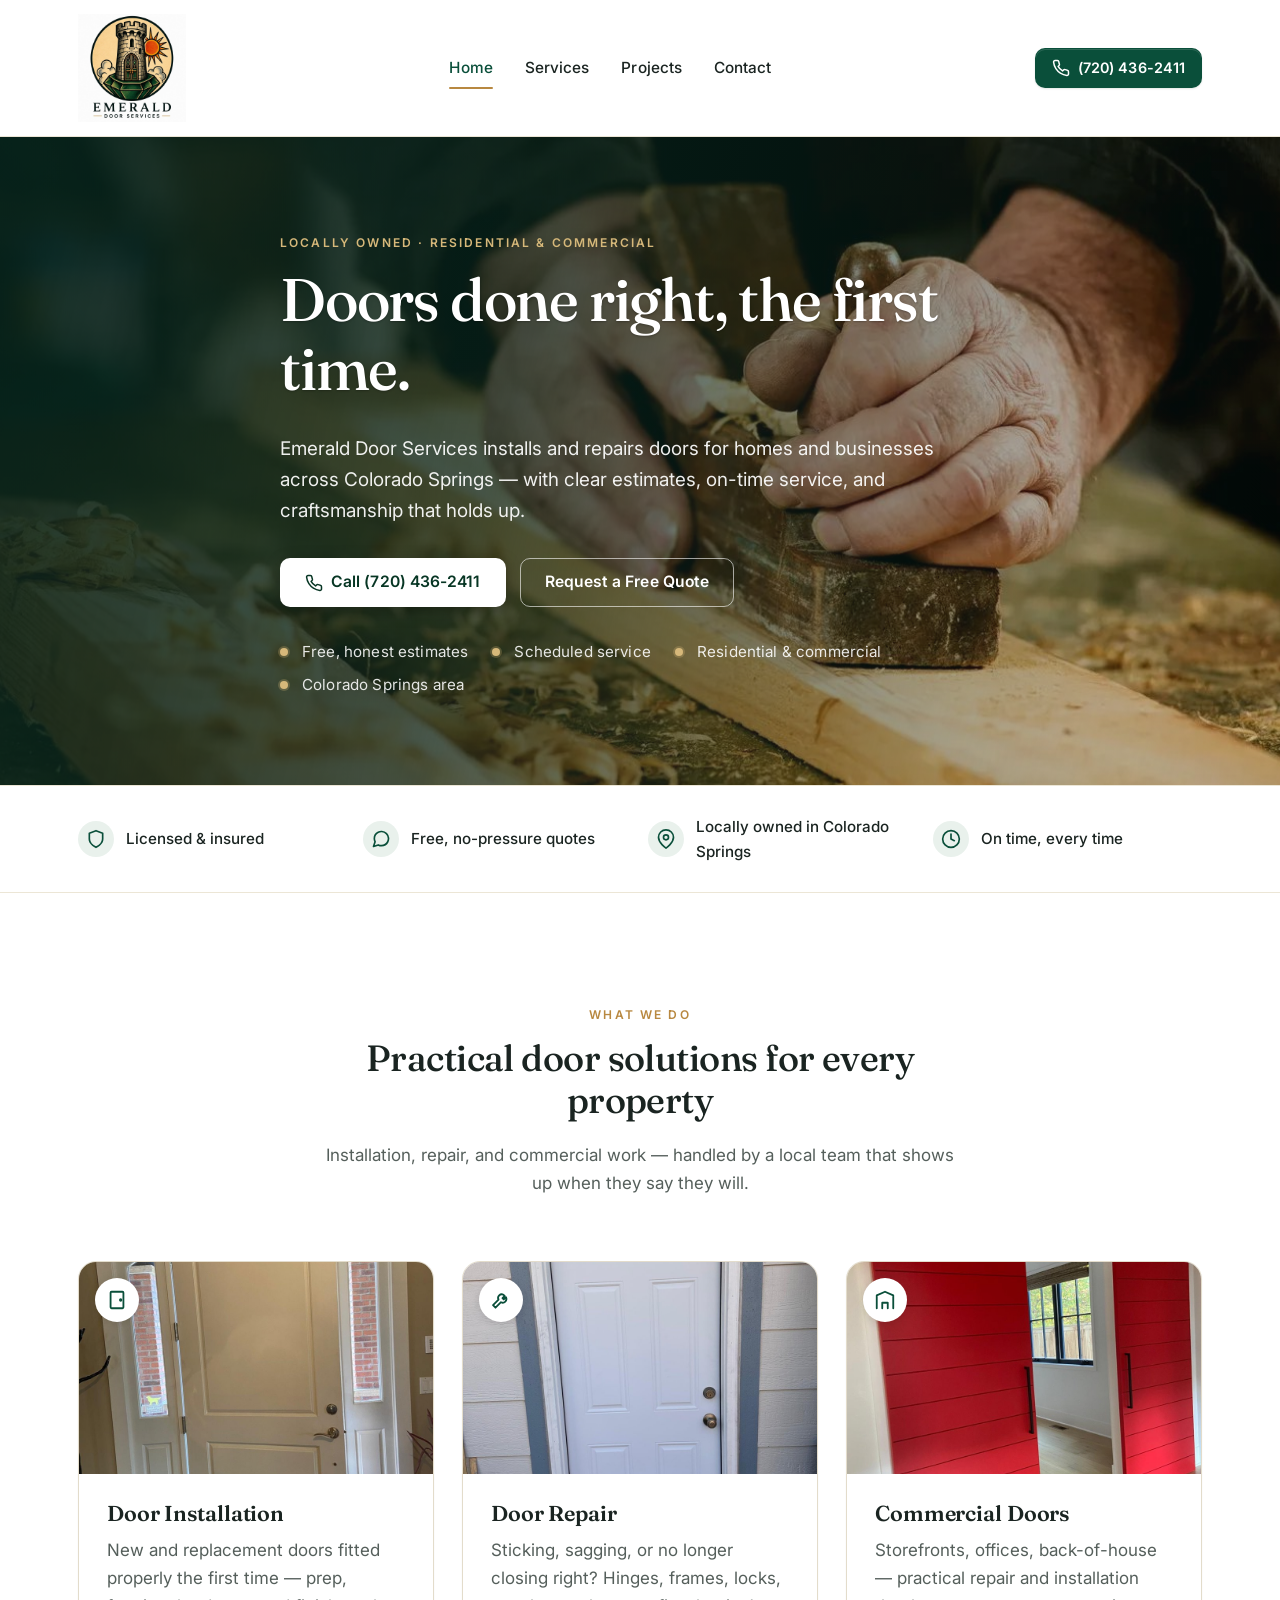
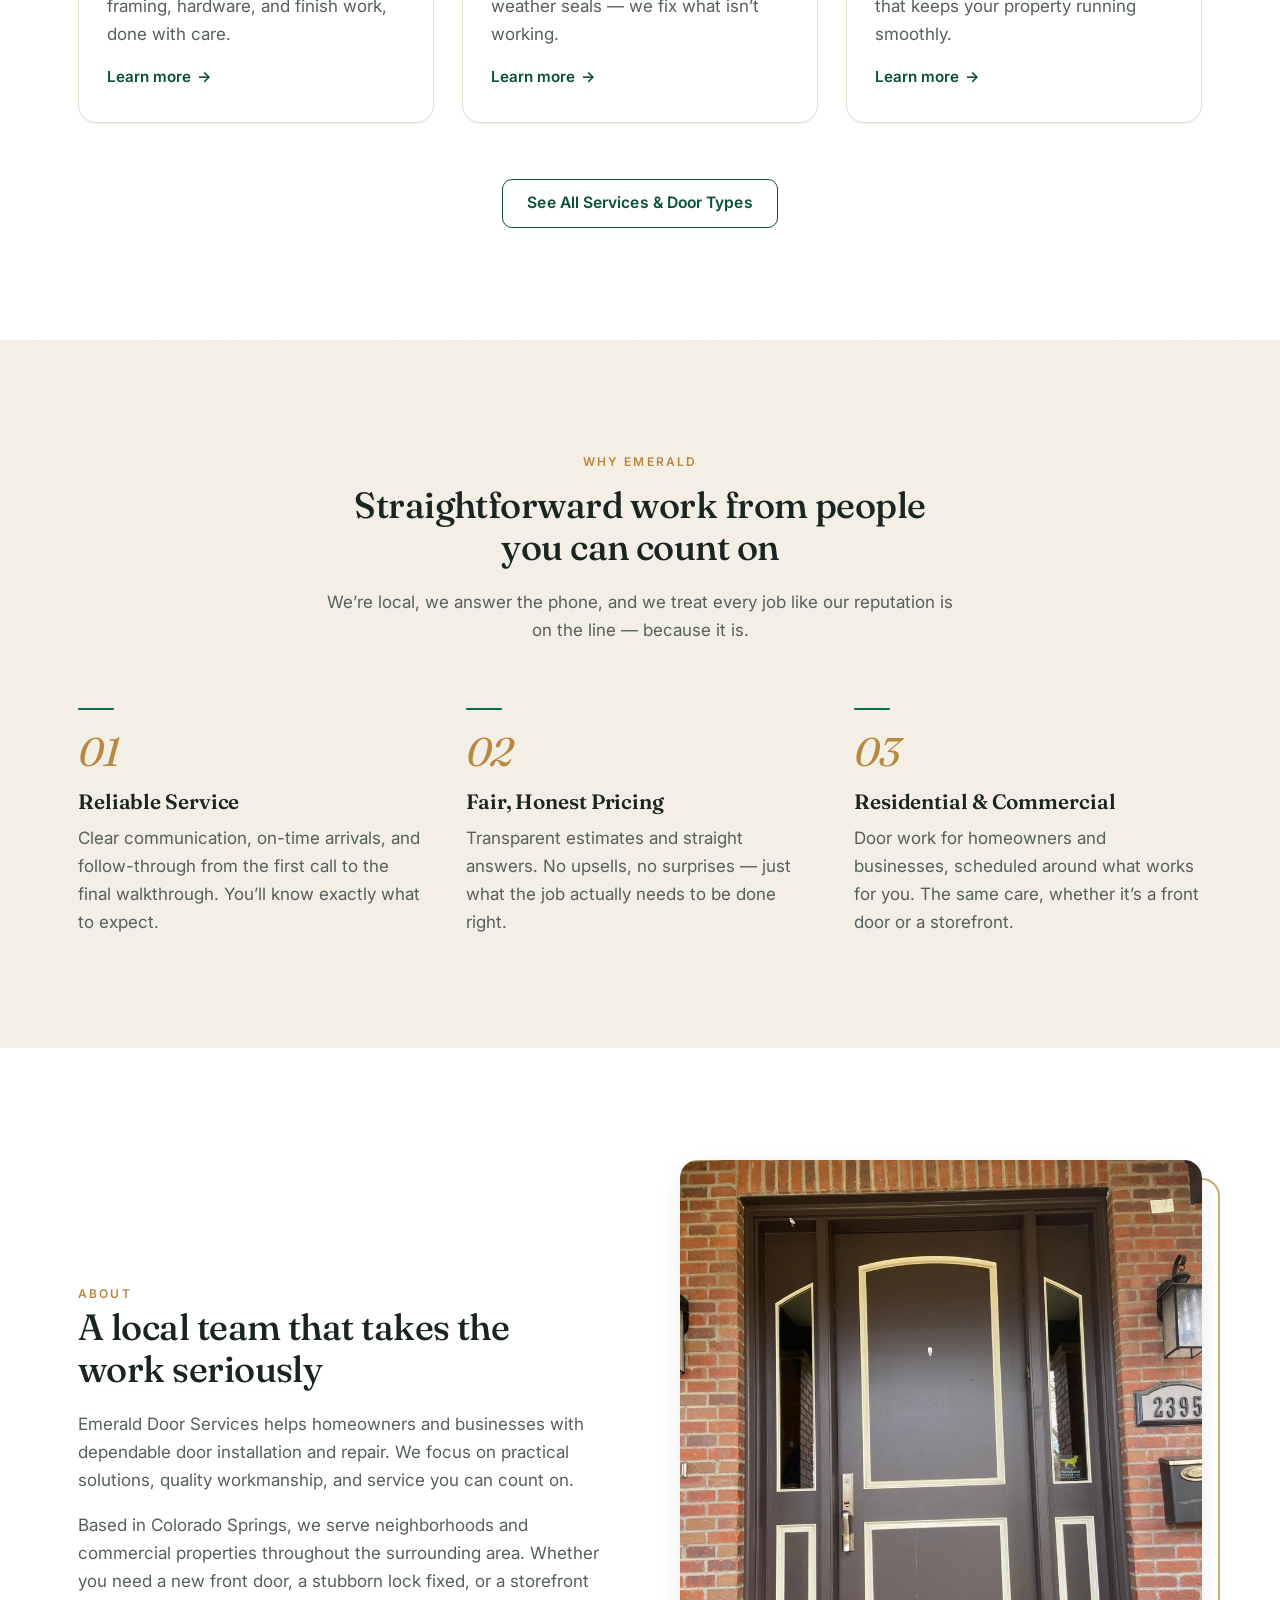
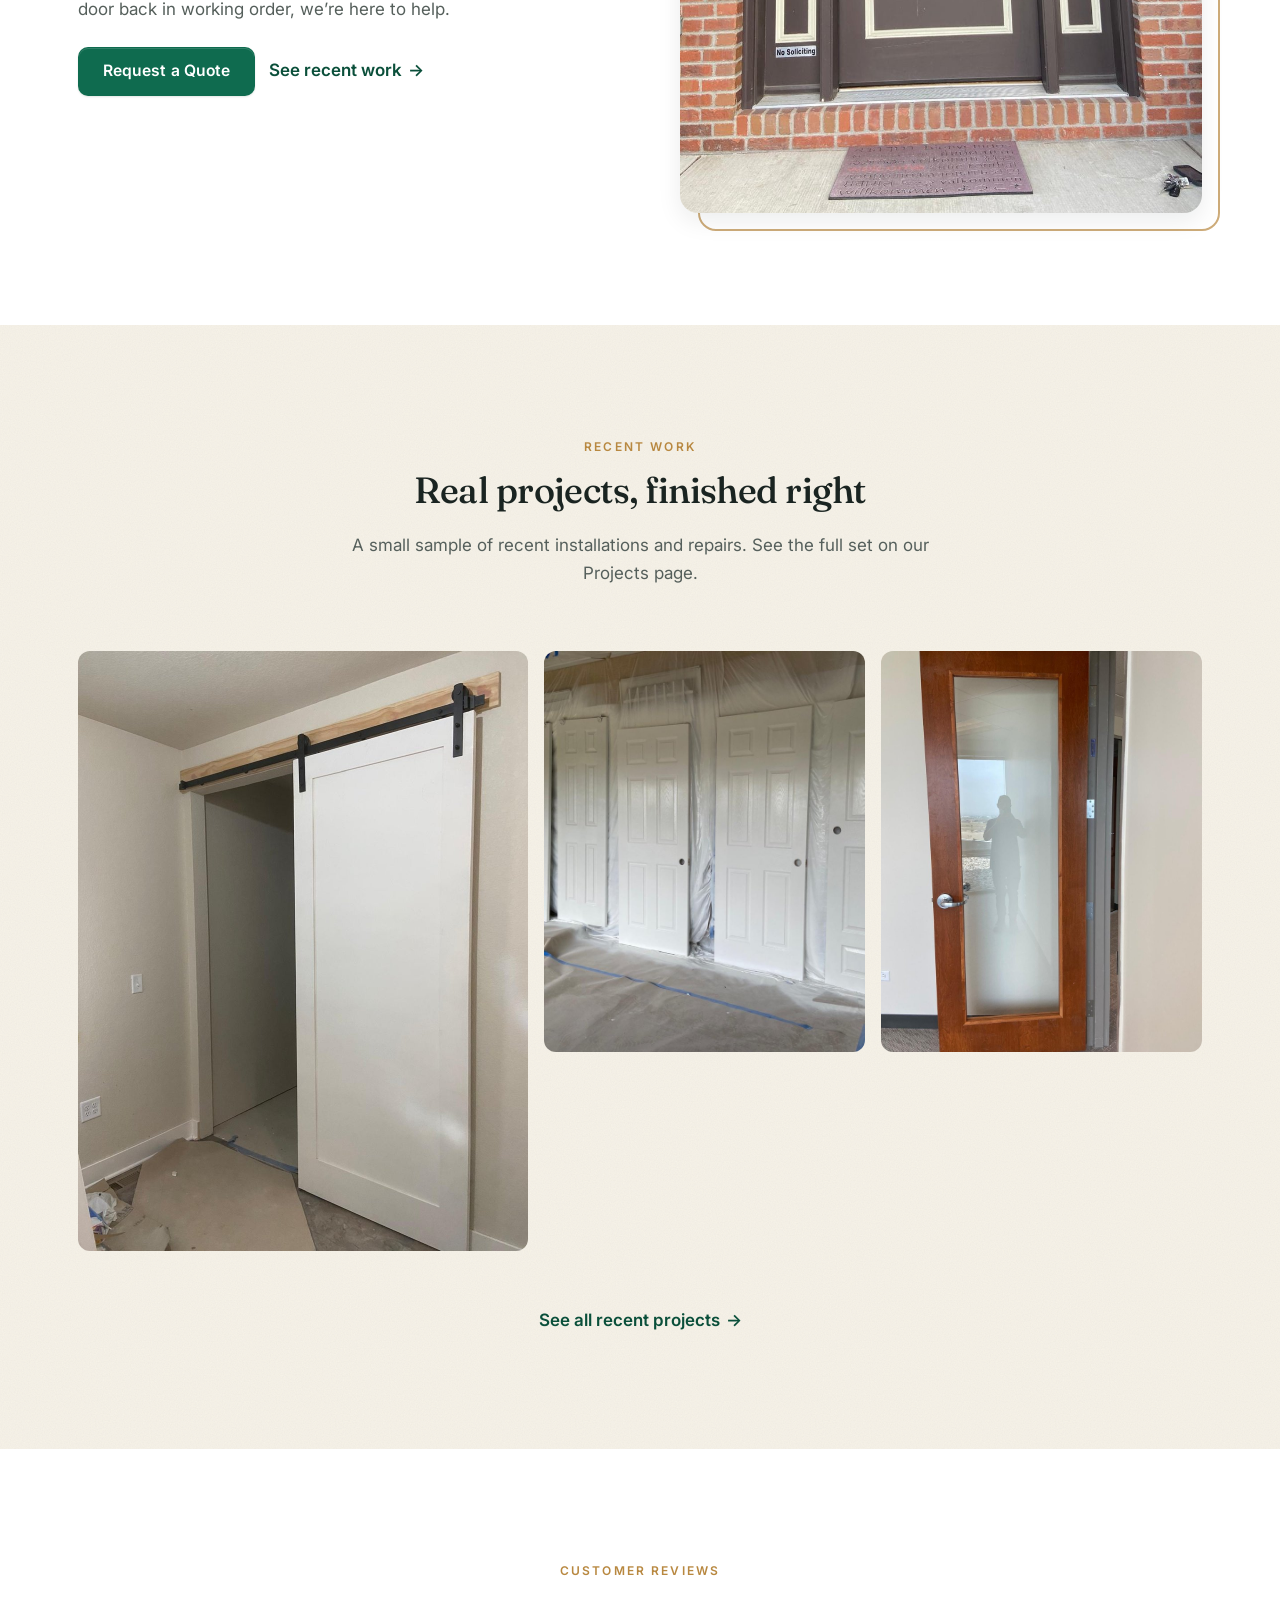
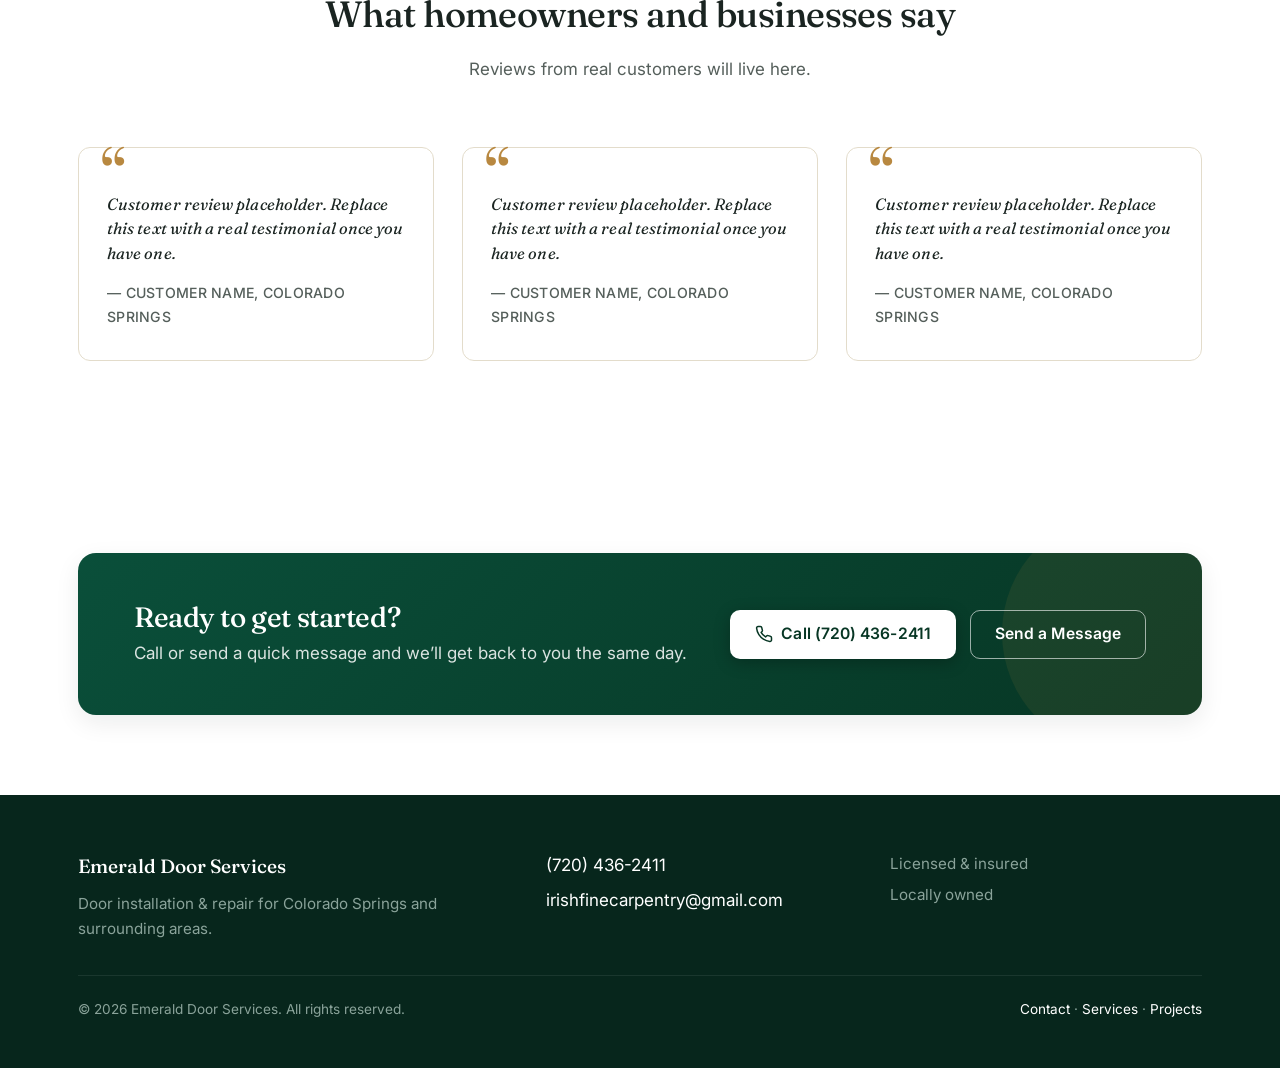
==== commit dbf5dcdb: "Add motion polish: scroll-reveal, hover micro-interactions, sleeker header" ====
--- a/index.html
+++ b/index.html
@@ -28,7 +28,7 @@
 
       <a href="tel:+17204362411" class="btn btn-primary btn-sm header-cta">
         <svg class="btn-icon" viewBox="0 0 24 24" fill="none" stroke="currentColor" stroke-width="2" stroke-linecap="round" stroke-linejoin="round" aria-hidden="true"><path d="M22 16.92v3a2 2 0 0 1-2.18 2 19.79 19.79 0 0 1-8.63-3.07 19.5 19.5 0 0 1-6-6 19.79 19.79 0 0 1-3.07-8.67A2 2 0 0 1 4.11 2h3a2 2 0 0 1 2 1.72c.13.96.37 1.9.72 2.81a2 2 0 0 1-.45 2.11L8.09 9.91a16 16 0 0 0 6 6l1.27-1.27a2 2 0 0 1 2.11-.45c.91.35 1.85.59 2.81.72A2 2 0 0 1 22 16.92z"/></svg>
-        (720) 436-2411
+        <span class="header-cta-text">(720) 436-2411</span>
       </a>
     </div>
   </header>
@@ -305,10 +305,6 @@
     </div>
   </footer>
 
-  <script>
-    document.querySelectorAll(".year").forEach(function (el) {
-      el.textContent = new Date().getFullYear();
-    });
-  </script>
+  <script src="main.js" defer></script>
 </body>
 </html>
--- a/style.css
+++ b/style.css
@@ -80,6 +80,24 @@
   background: var(--white);
   -webkit-font-smoothing: antialiased;
   text-rendering: optimizeLegibility;
+}
+
+/* ---------- Motion primitives ---------- */
+:root {
+  --ease-out: cubic-bezier(0.22, 1, 0.36, 1);
+}
+
+@media (prefers-reduced-motion: no-preference) {
+  .reveal {
+    opacity: 0;
+    transform: translateY(18px);
+    transition: opacity 0.7s var(--ease-out), transform 0.7s var(--ease-out);
+    will-change: opacity, transform;
+  }
+  .reveal.in-view {
+    opacity: 1;
+    transform: translateY(0);
+  }
 }
 
 img {
@@ -354,6 +372,15 @@
   backdrop-filter: saturate(140%) blur(10px);
   -webkit-backdrop-filter: saturate(140%) blur(10px);
   border-bottom: 1px solid var(--line-soft);
+  transition: box-shadow 0.3s var(--ease-out),
+              background-color 0.3s var(--ease-out),
+              border-color 0.3s var(--ease-out);
+}
+
+.site-header.scrolled {
+  background: rgba(255, 255, 255, 0.96);
+  box-shadow: 0 6px 24px rgba(7, 36, 28, 0.07);
+  border-bottom-color: transparent;
 }
 
 .header-inner {
@@ -363,6 +390,17 @@
   gap: 16px;
   padding-top: 14px;
   padding-bottom: 14px;
+  transition: padding 0.3s var(--ease-out);
+}
+
+.site-header.scrolled .header-inner {
+  padding-top: 10px;
+  padding-bottom: 10px;
+}
+
+.site-header.scrolled .brand-mark-img {
+  width: 86px;
+  height: 86px;
 }
 
 .brand {
@@ -377,15 +415,19 @@
 }
 
 .brand-mark-img {
-  width: 72px;
-  height: 72px;
+  width: 108px;
+  height: 108px;
   object-fit: contain;
   display: block;
-  transition: transform 0.2s ease;
-}
-
-.brand:hover .brand-mark-img {
-  transform: scale(1.04);
+  transition: transform 0.25s var(--ease-out),
+              width 0.3s var(--ease-out),
+              height 0.3s var(--ease-out);
+}
+
+@media (hover: hover) {
+  .brand:hover .brand-mark-img {
+    transform: scale(1.05) rotate(-2deg);
+  }
 }
 
 .site-nav {
@@ -403,16 +445,7 @@
   position: relative;
 }
 
-.site-nav a:hover {
-  color: var(--green-800);
-  text-decoration: none;
-}
-
-.site-nav a[aria-current="page"] {
-  color: var(--green-800);
-}
-
-.site-nav a[aria-current="page"]::after {
+.site-nav a::after {
   content: "";
   position: absolute;
   left: 0;
@@ -421,6 +454,28 @@
   height: 2px;
   background: var(--brass);
   border-radius: 2px;
+  transform: scaleX(0);
+  transform-origin: left center;
+  transition: transform 0.4s var(--ease-out);
+}
+
+.site-nav a:hover {
+  color: var(--green-800);
+  text-decoration: none;
+}
+
+@media (hover: hover) {
+  .site-nav a:hover::after {
+    transform: scaleX(0.55);
+  }
+}
+
+.site-nav a[aria-current="page"] {
+  color: var(--green-800);
+}
+
+.site-nav a[aria-current="page"]::after {
+  transform: scaleX(1);
 }
 
 .header-cta {
@@ -1300,13 +1355,34 @@
     grid-template-columns: repeat(2, 1fr);
   }
 
+  /* Icon-only phone CTA on phones to keep header tidy next to the bigger logo */
   .header-cta {
+    display: inline-flex;
+    width: 48px;
+    height: 48px;
+    padding: 0;
+    border-radius: 50%;
+    gap: 0;
+  }
+
+  .header-cta .header-cta-text {
     display: none;
   }
 
+  .header-cta .btn-icon {
+    width: 20px;
+    height: 20px;
+    flex: 0 0 20px;
+  }
+
   .brand-mark-img {
-    width: 58px;
-    height: 58px;
+    width: 80px;
+    height: 80px;
+  }
+
+  .site-header.scrolled .brand-mark-img {
+    width: 66px;
+    height: 66px;
   }
 
   .form-row-split {
@@ -1339,3 +1415,140 @@
     gap: 14px;
   }
 }
+
+/* ---------- Hover refinements + entrance animations ---------- */
+
+/* Hero entrance — staggered fade up on page load */
+@media (prefers-reduced-motion: no-preference) {
+  @keyframes heroFadeUp {
+    from { opacity: 0; transform: translateY(22px); }
+    to   { opacity: 1; transform: translateY(0); }
+  }
+
+  .hero .eyebrow,
+  .hero h1,
+  .hero .lead,
+  .hero .cta-row,
+  .hero-points {
+    opacity: 0;
+    animation: heroFadeUp 0.85s var(--ease-out) forwards;
+  }
+
+  .hero .eyebrow   { animation-delay: 0.10s; }
+  .hero h1         { animation-delay: 0.22s; }
+  .hero .lead      { animation-delay: 0.36s; }
+  .hero .cta-row   { animation-delay: 0.50s; }
+  .hero-points     { animation-delay: 0.62s; }
+}
+
+/* Service card — soft photo overlay reveals on hover */
+.service-card-photo::after {
+  content: "";
+  position: absolute;
+  inset: 0;
+  background: linear-gradient(180deg, transparent 45%, rgba(7, 36, 28, 0.55) 100%);
+  opacity: 0;
+  transition: opacity 0.4s var(--ease-out);
+  pointer-events: none;
+}
+
+@media (hover: hover) {
+  .service-card:hover .service-card-photo::after {
+    opacity: 1;
+  }
+}
+
+/* Recent-work teaser — subtle darken on hover */
+.work-teaser a::after {
+  content: "";
+  position: absolute;
+  inset: 0;
+  background: linear-gradient(0deg, rgba(7, 36, 28, 0.32) 0%, rgba(7, 36, 28, 0) 60%);
+  opacity: 0;
+  transition: opacity 0.35s var(--ease-out);
+  pointer-events: none;
+}
+
+@media (hover: hover) {
+  .work-teaser a:hover::after {
+    opacity: 1;
+  }
+}
+
+/* Projects slider — gentle scale on photo hover (desktop only) */
+.slider-track img {
+  transition: transform 0.45s var(--ease-out), box-shadow 0.3s var(--ease-out);
+}
+
+@media (hover: hover) {
+  .slider-track img:hover {
+    transform: scale(1.025);
+    box-shadow: var(--shadow-md);
+  }
+}
+
+/* Door tiles — subtle border warm-up on hover (informational, no lift) */
+@media (hover: hover) {
+  .door-tile {
+    transition: border-color 0.25s var(--ease-out), background-color 0.25s var(--ease-out);
+  }
+  .door-tile:hover {
+    border-color: var(--brass-soft);
+  }
+  .door-tile:hover .door-tile-icon {
+    background: var(--green-700);
+    color: #fff;
+    transition: background-color 0.25s var(--ease-out), color 0.25s var(--ease-out);
+  }
+}
+
+/* Footer link hover — underline draws from left */
+.site-footer a {
+  position: relative;
+  display: inline-block;
+}
+
+.site-footer a::after {
+  content: "";
+  position: absolute;
+  left: 0;
+  right: 0;
+  bottom: -2px;
+  height: 1px;
+  background: var(--brass);
+  transform: scaleX(0);
+  transform-origin: left center;
+  transition: transform 0.3s var(--ease-out);
+}
+
+@media (hover: hover) {
+  .site-footer a:hover::after {
+    transform: scaleX(1);
+  }
+  .site-footer a:hover {
+    border-bottom-color: transparent;
+  }
+}
+
+/* Reduced-motion override — disables all animations and transitions */
+@media (prefers-reduced-motion: reduce) {
+  *,
+  *::before,
+  *::after {
+    animation-duration: 0.001ms !important;
+    animation-iteration-count: 1 !important;
+    transition-duration: 0.001ms !important;
+    scroll-behavior: auto !important;
+  }
+
+  .reveal,
+  .hero .eyebrow,
+  .hero h1,
+  .hero .lead,
+  .hero .cta-row,
+  .hero-points {
+    opacity: 1 !important;
+    transform: none !important;
+    animation: none !important;
+  }
+}
